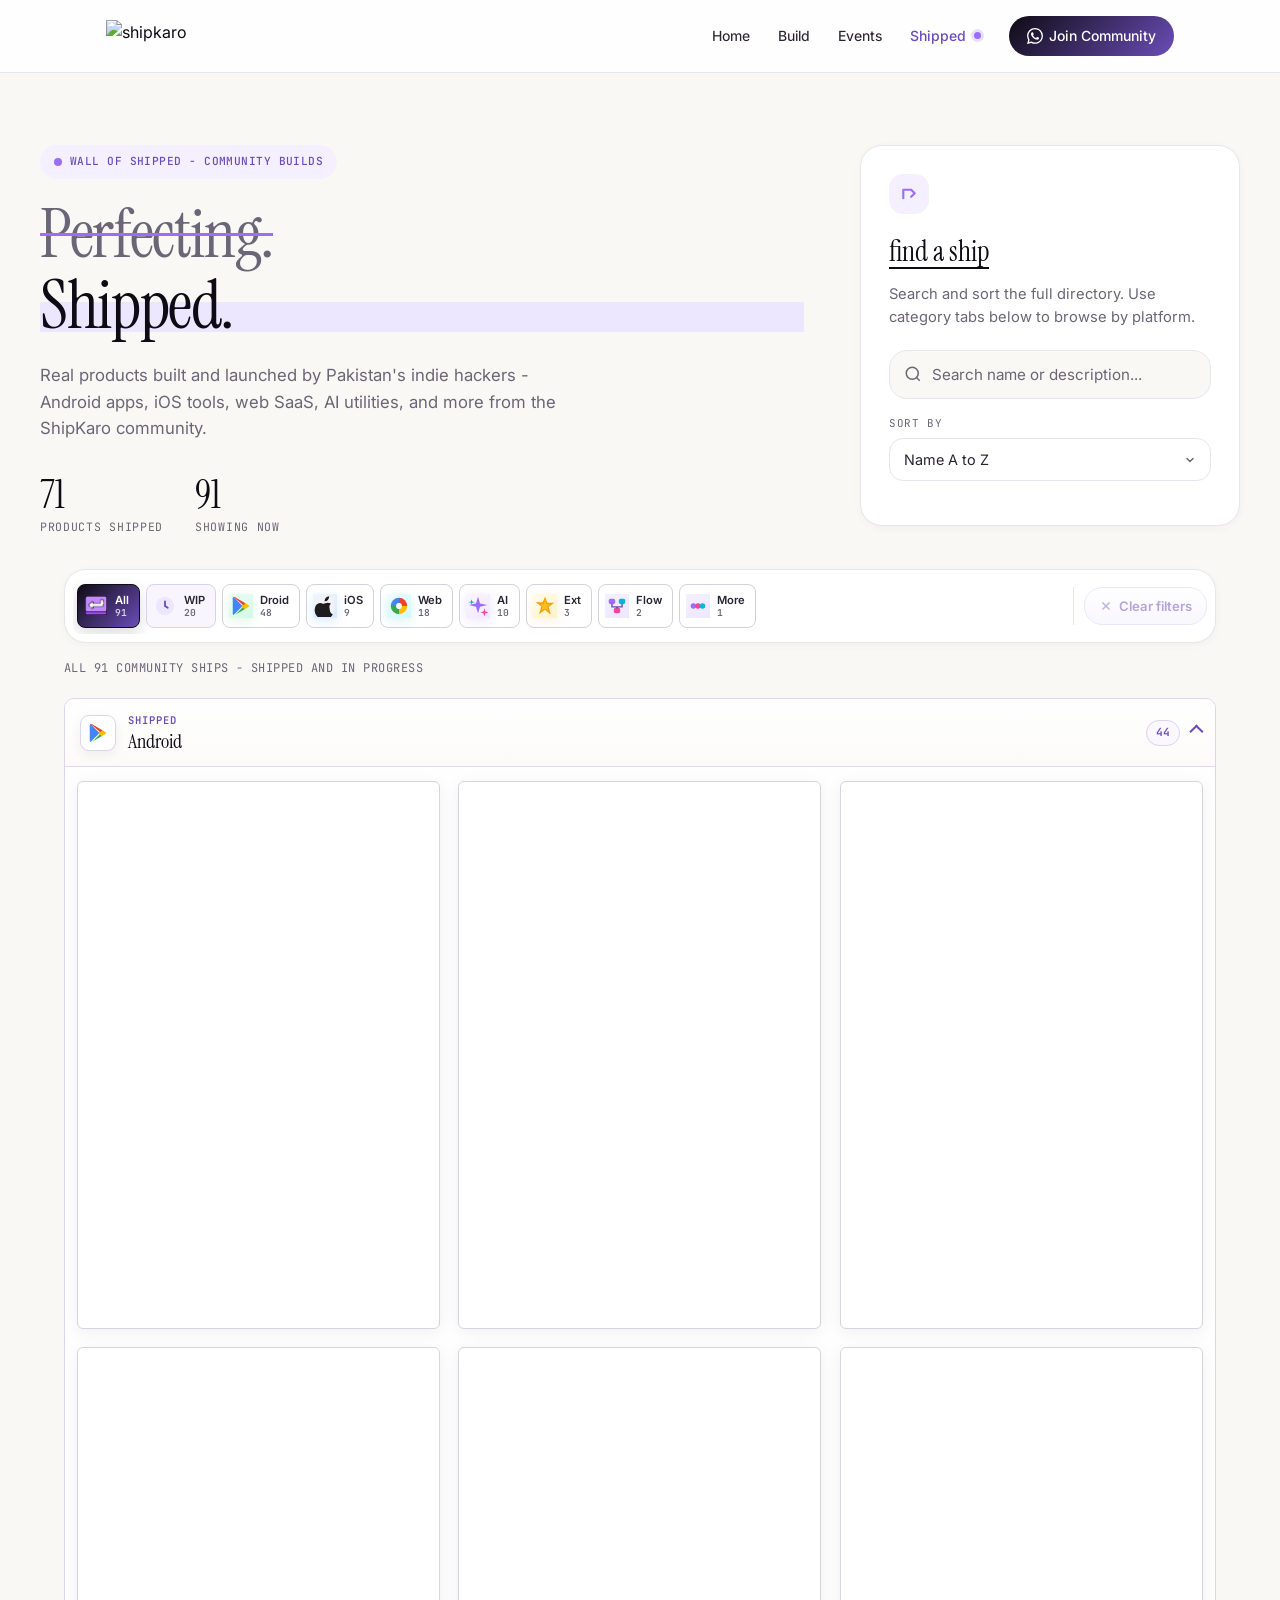
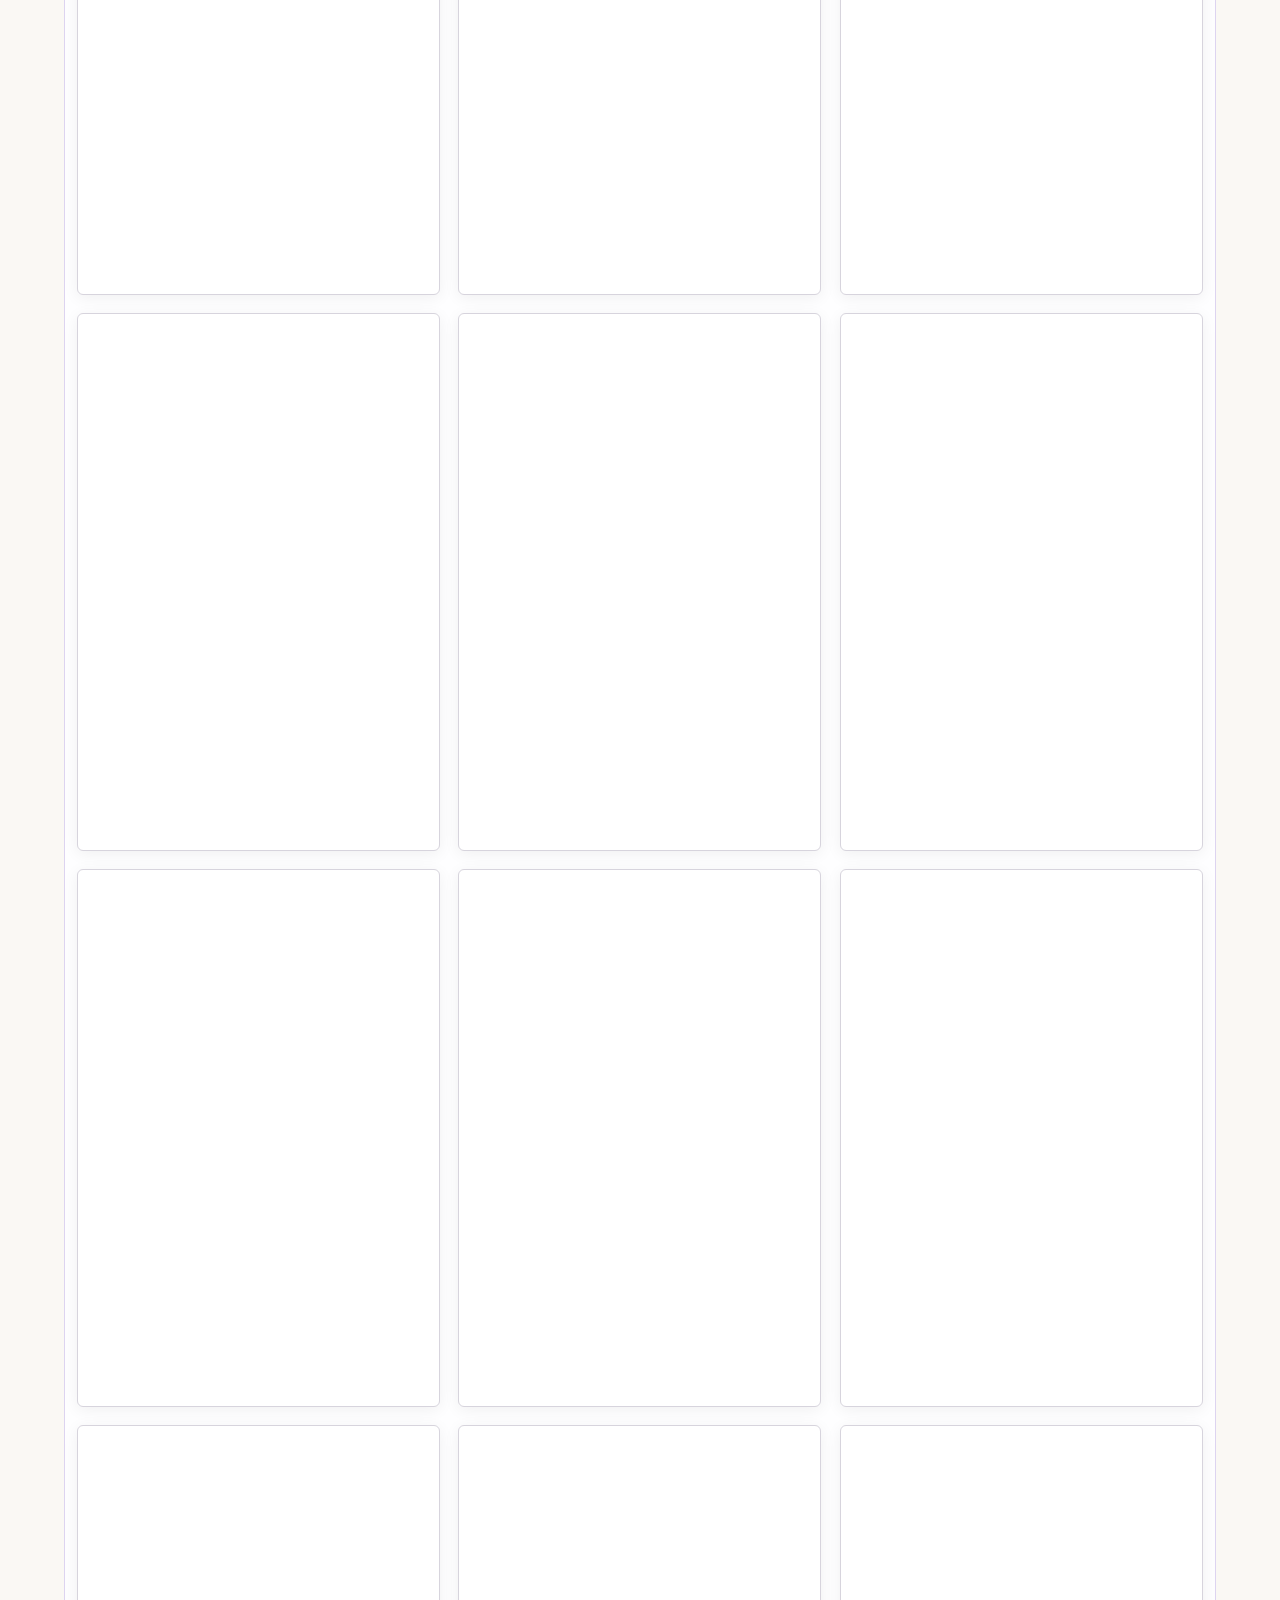
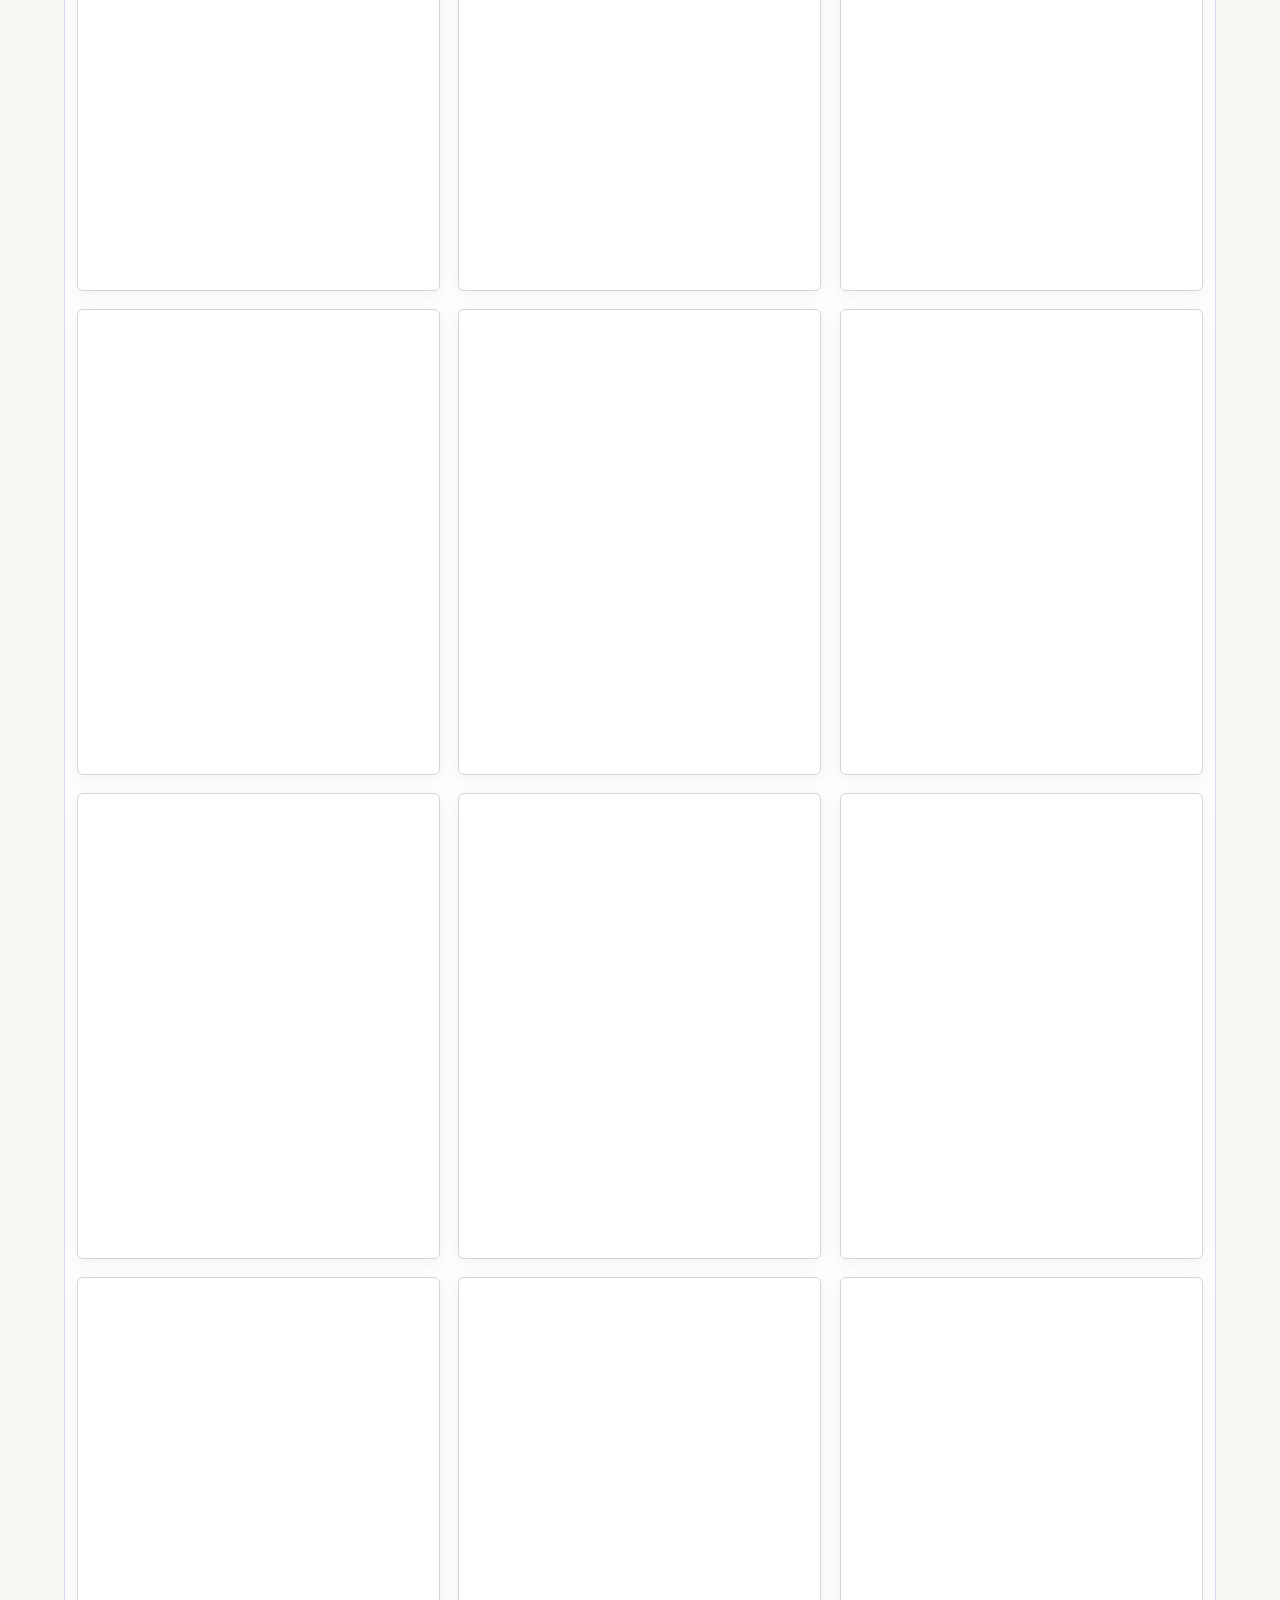
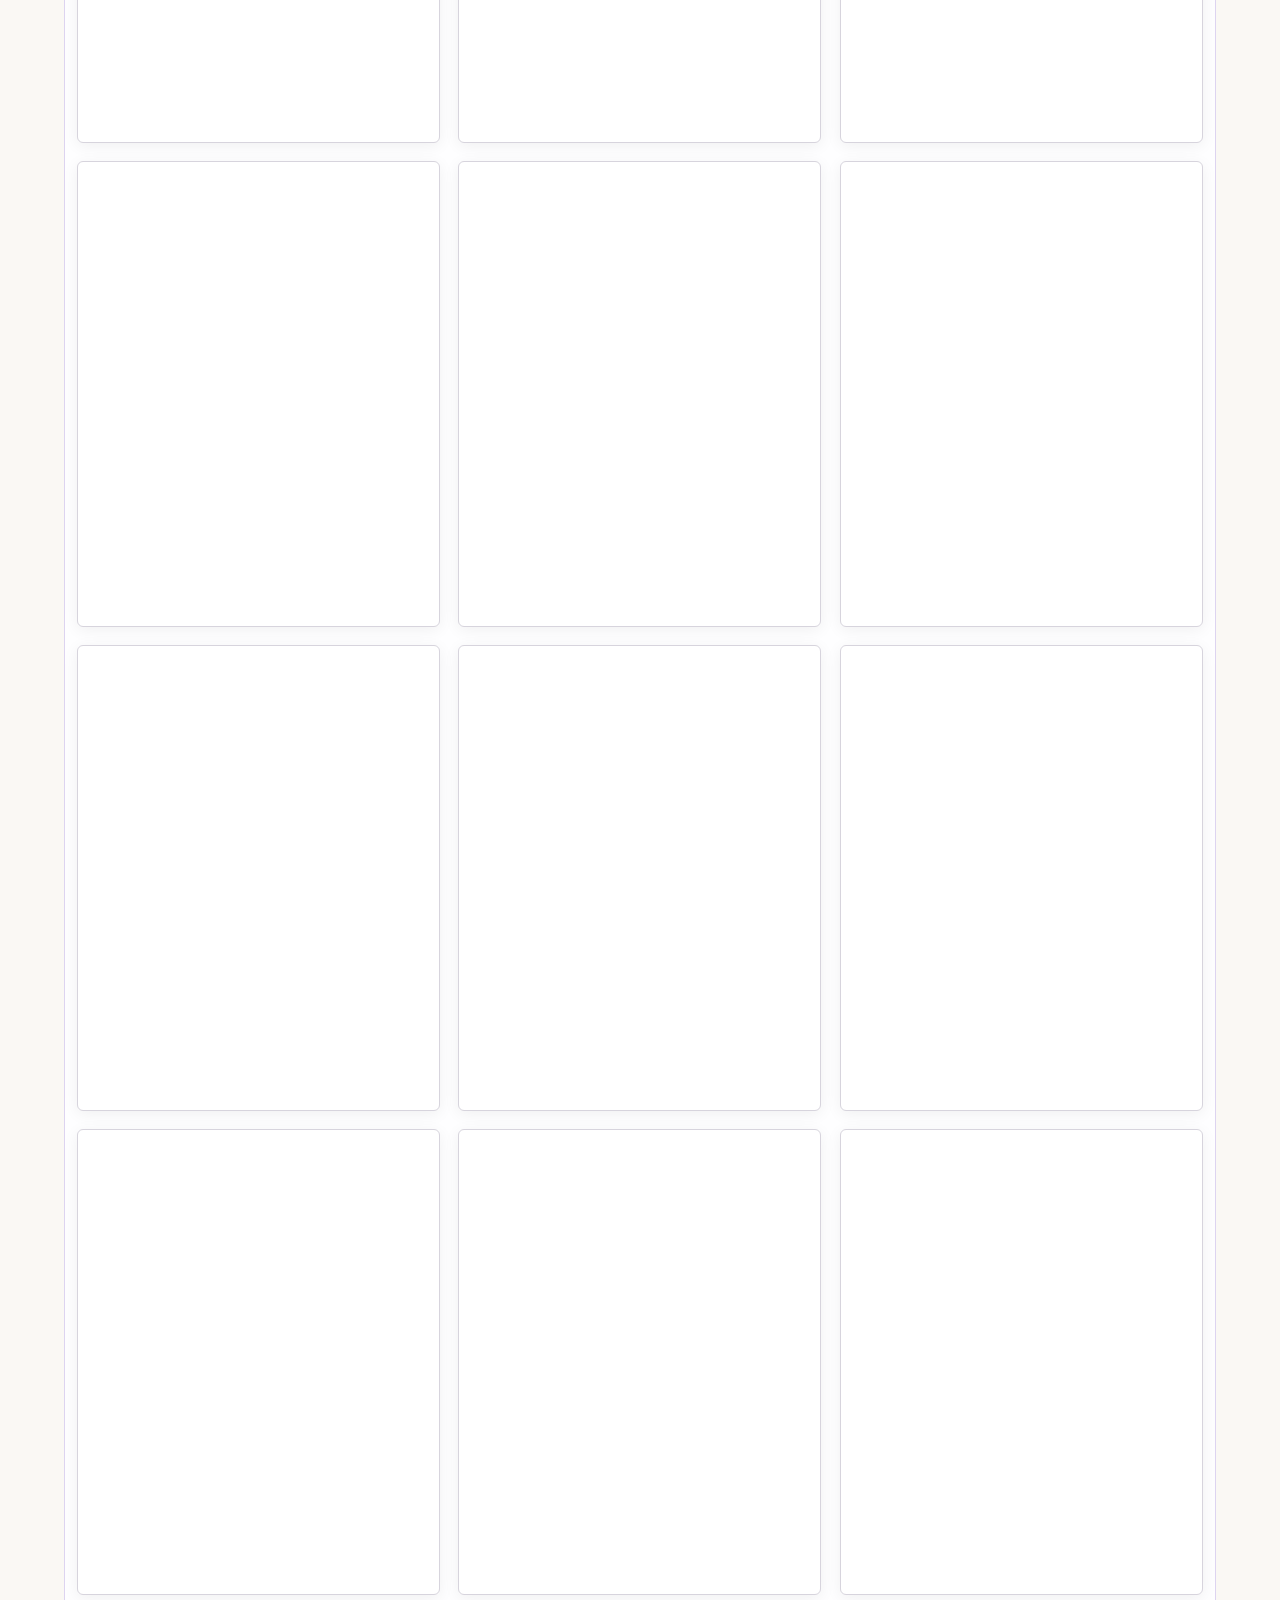
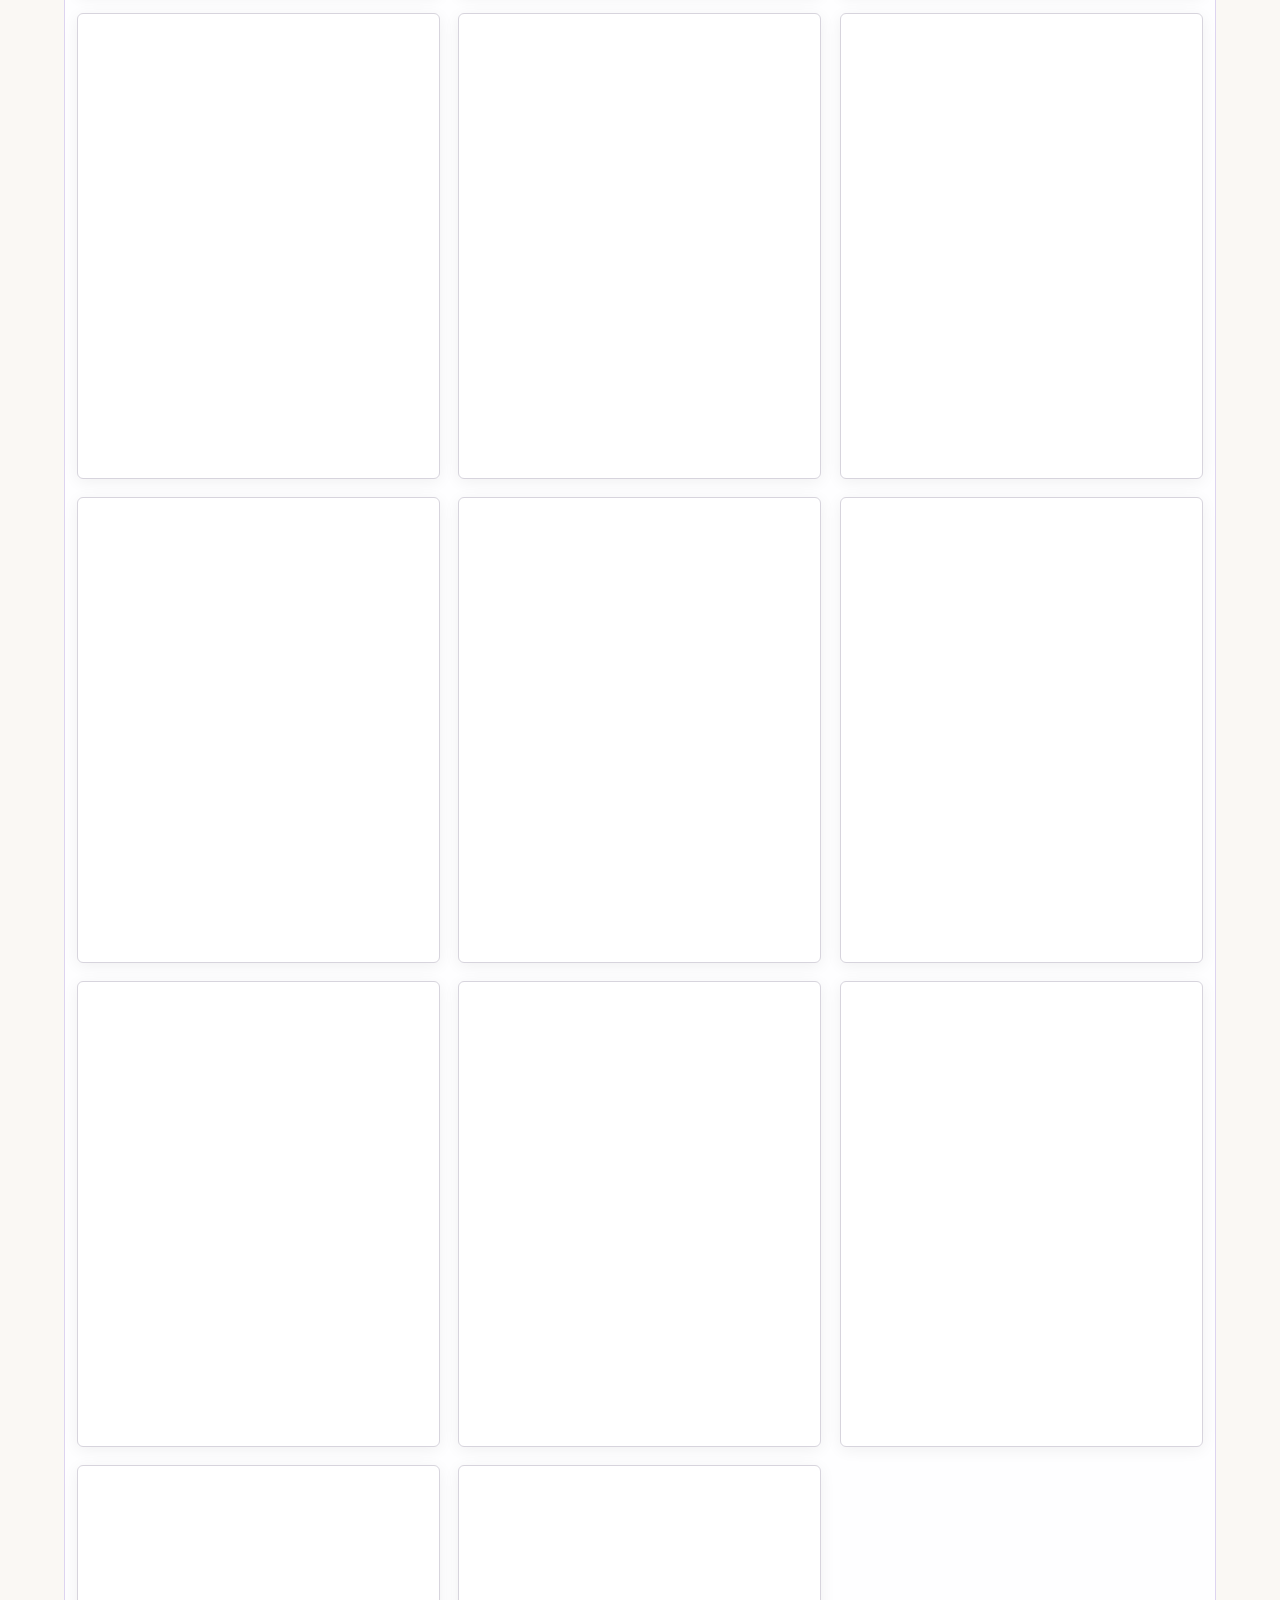
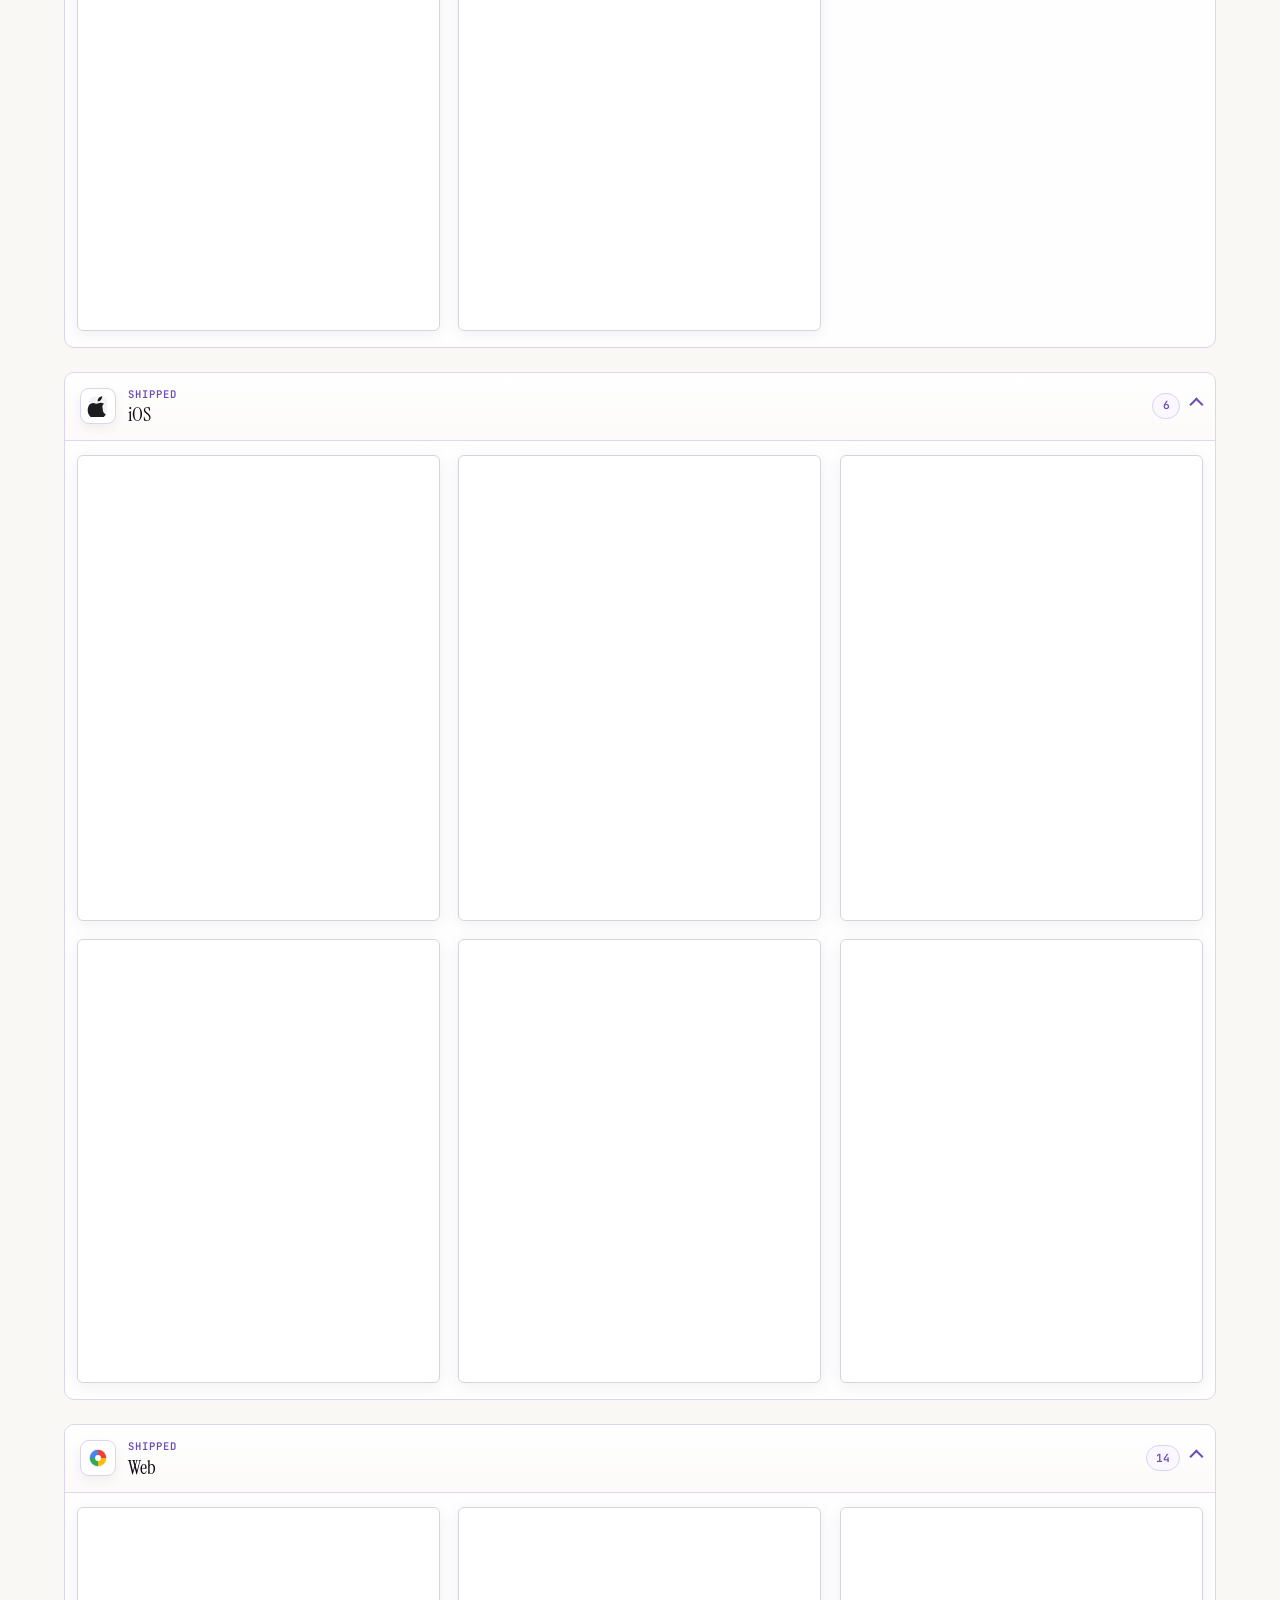
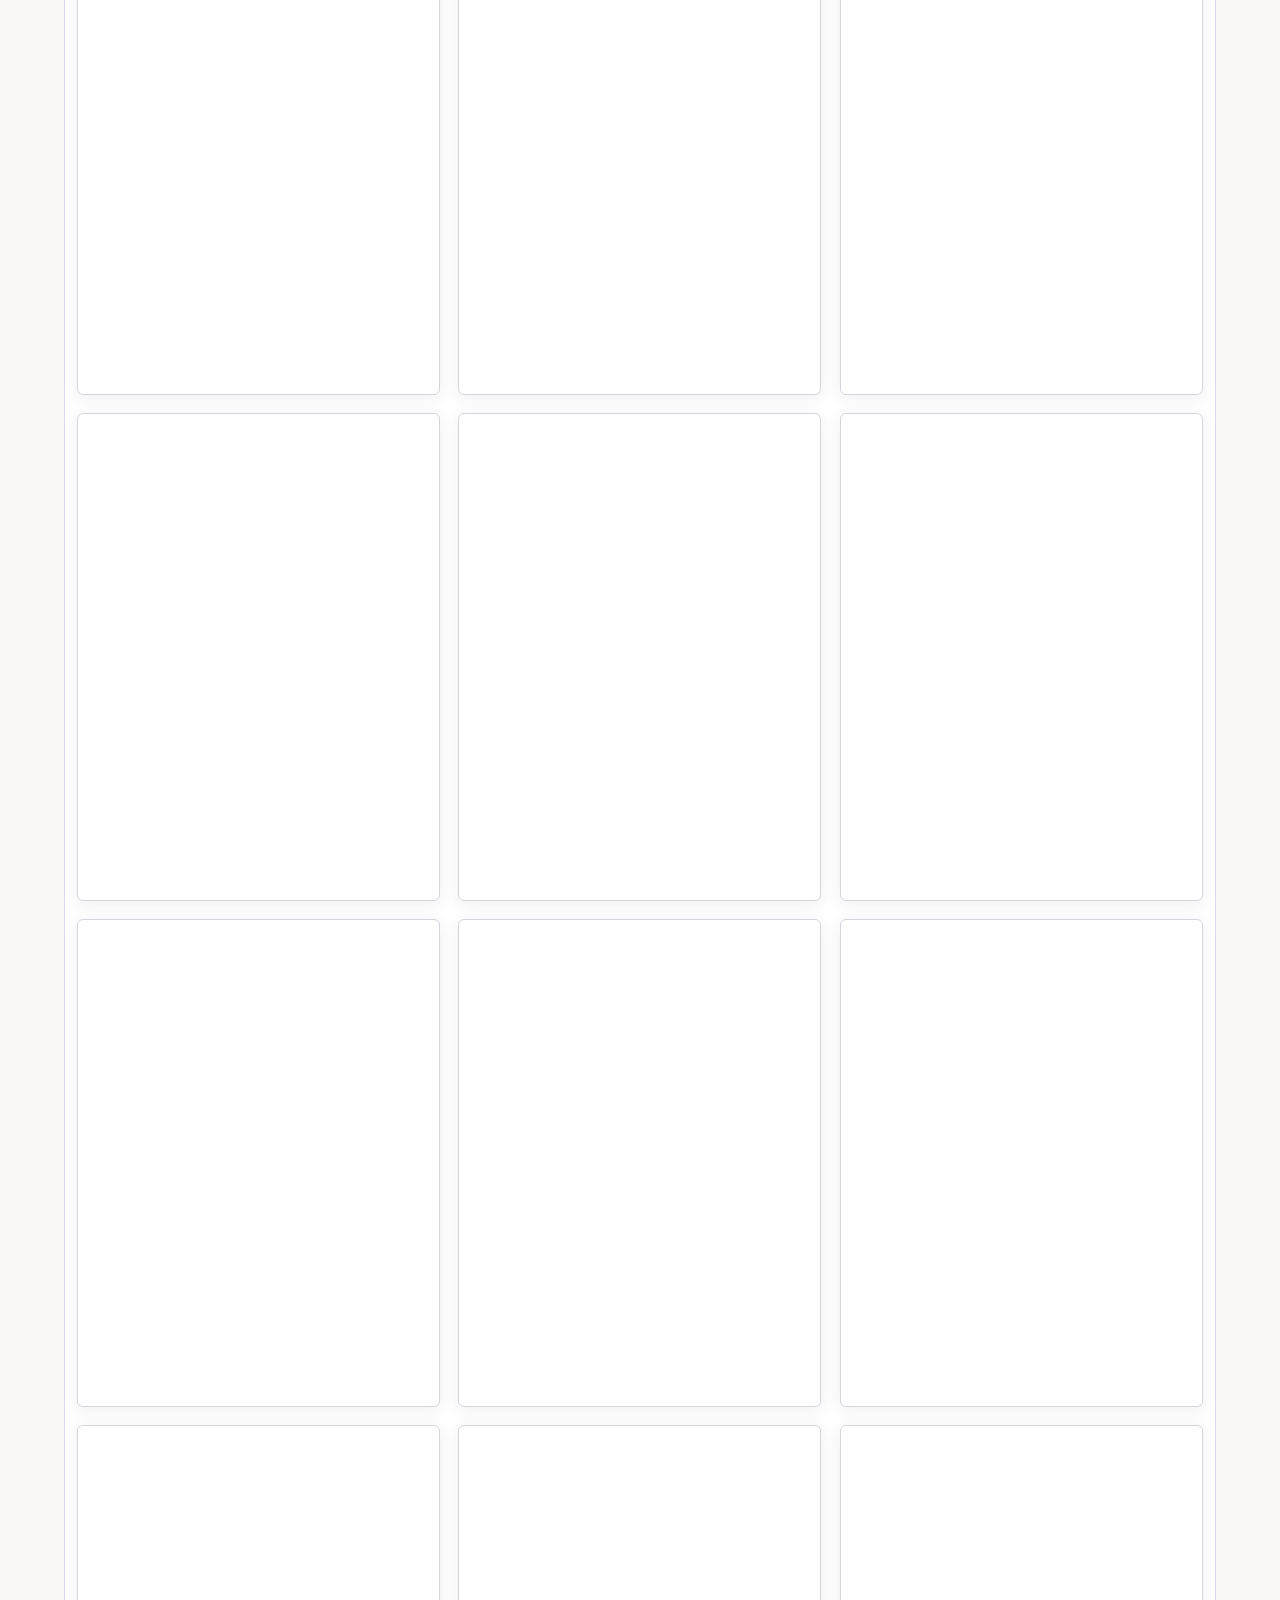
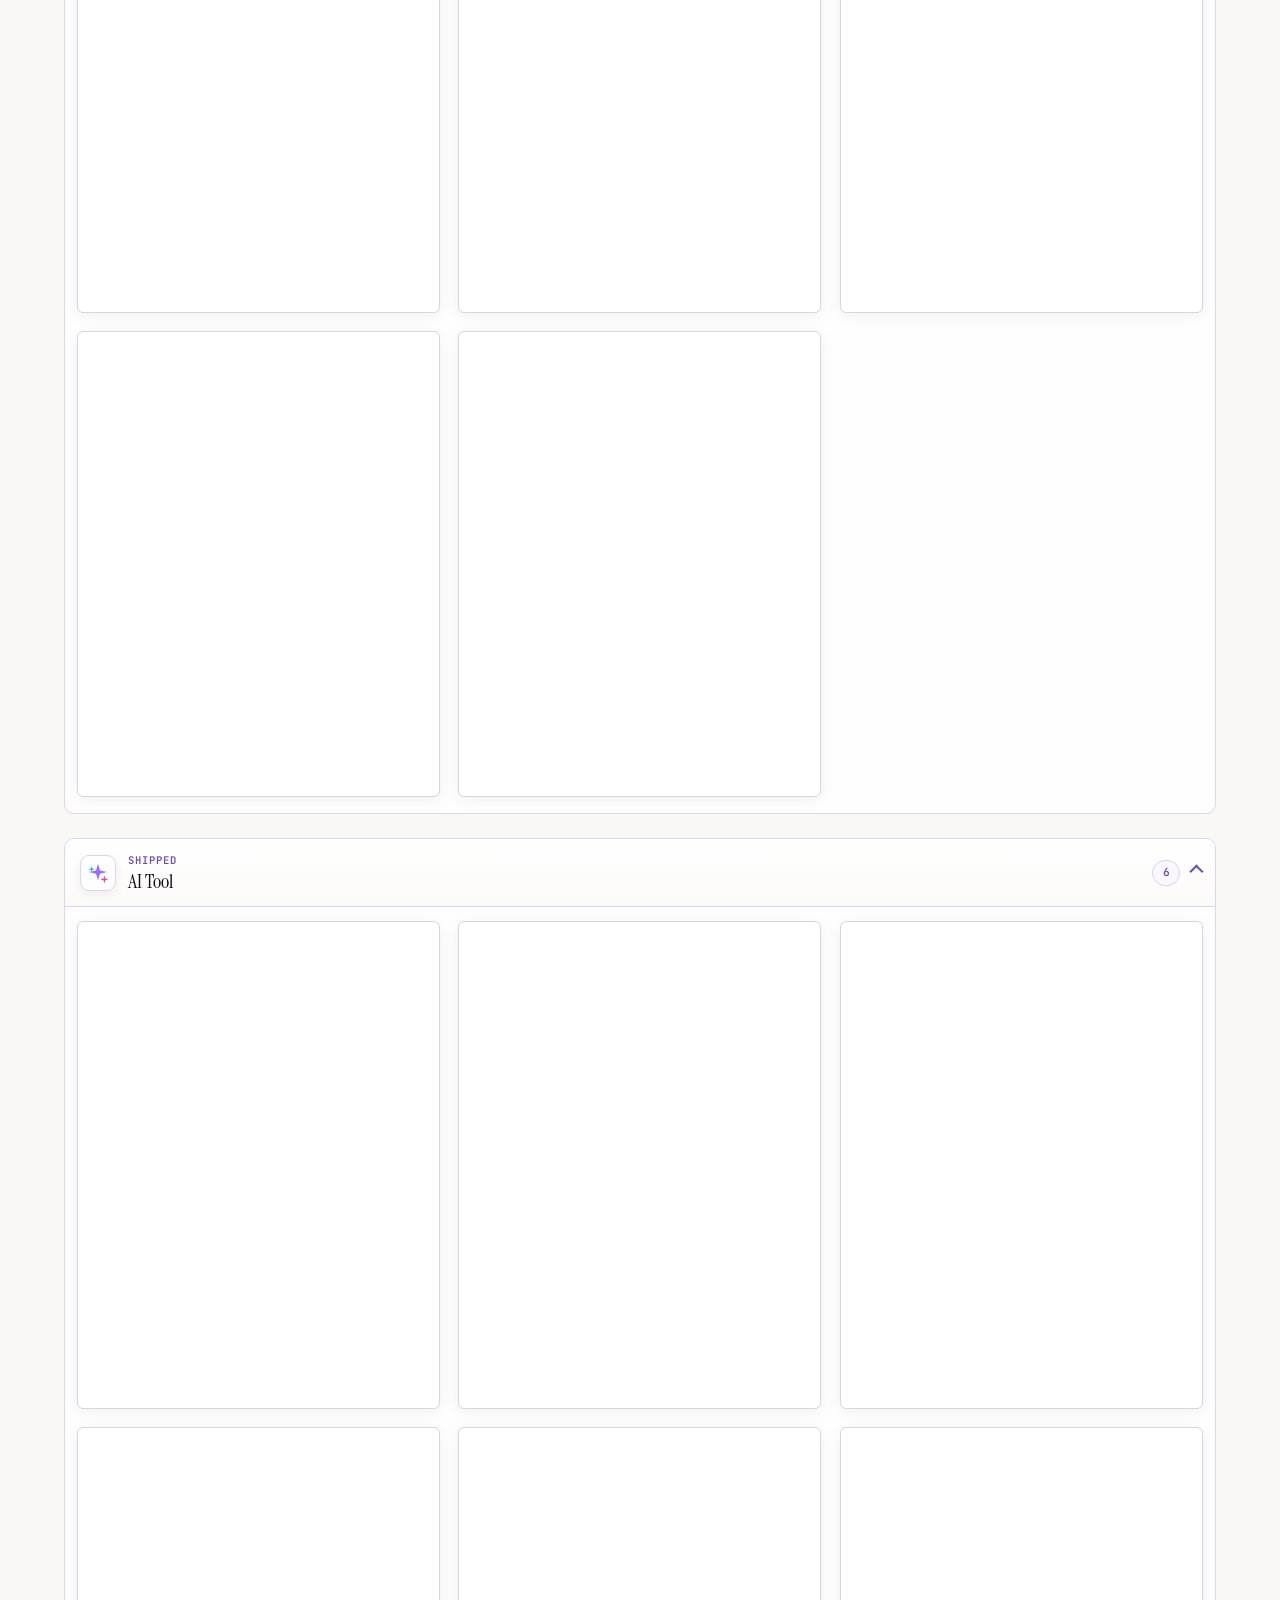
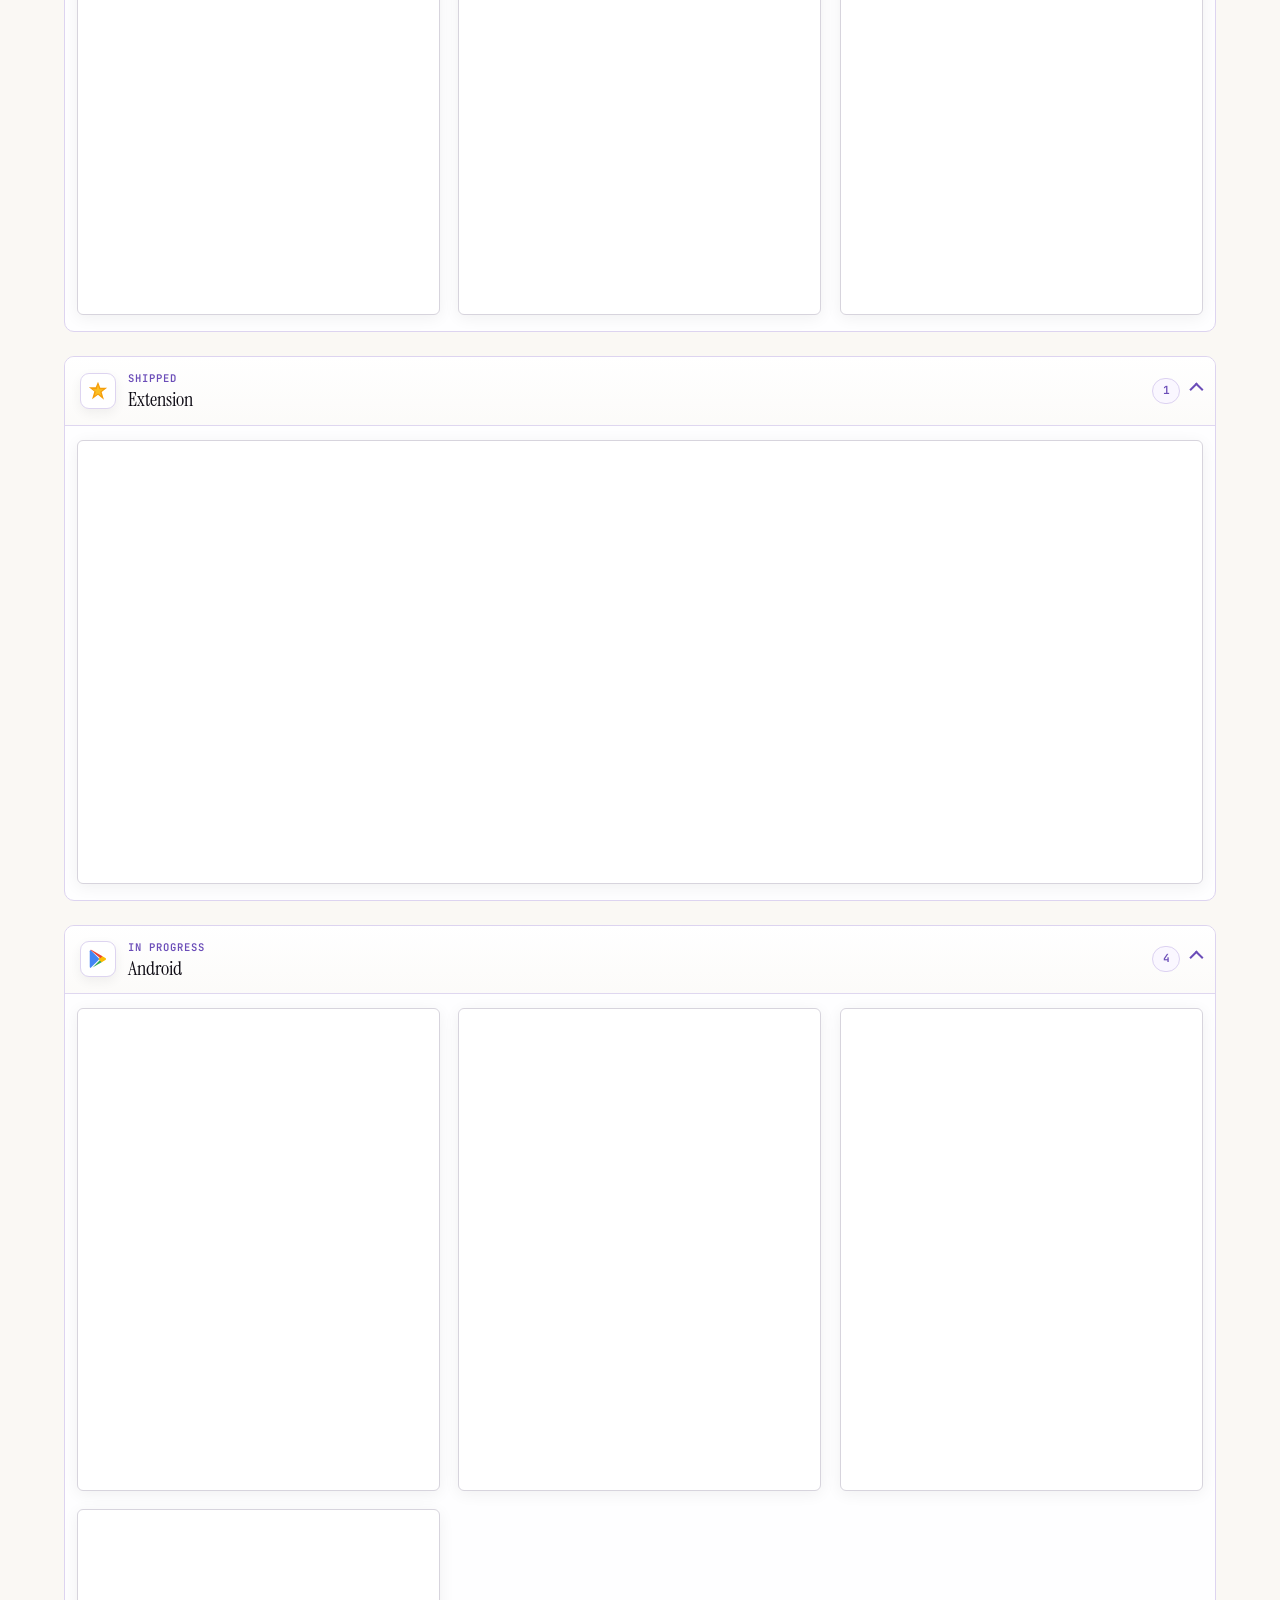
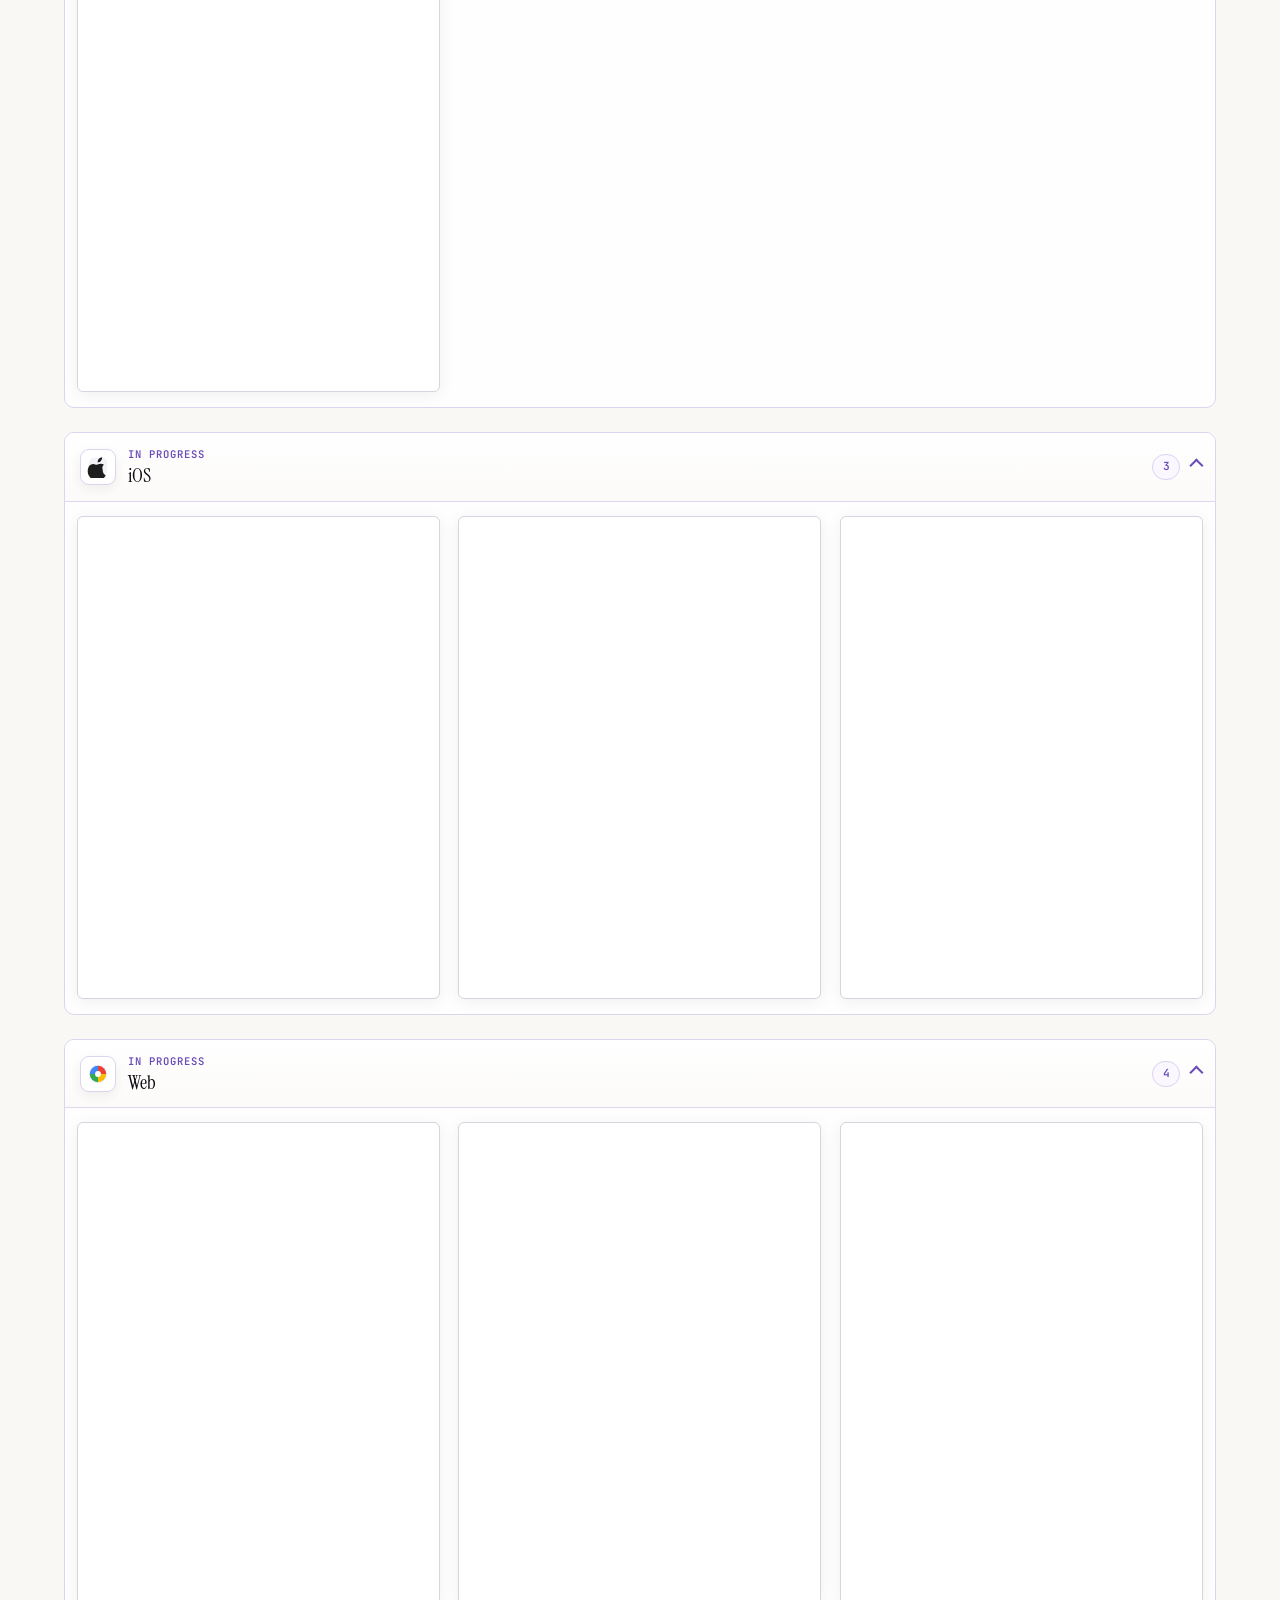
==== v2/index.html @ f2379736 "Split directory into version picker with v1 and v2 deployments. Root index is now a themed chooser l" ====
<!DOCTYPE html>
<html lang="en">
<head>
  <meta charset="UTF-8">
  <meta name="viewport" content="width=device-width, initial-scale=1.0">
  <meta name="description" content="71 products shipped by the ShipKaro community - apps, web tools, AI products, and more.">
  <title>Shipped - ShipKaro Community Directory</title>
  <link rel="icon" href="assets/favicon.png" type="image/png">
  <link rel="icon" type="image/png" href="assets/favicon.png" sizes="32x32">
  <link rel="apple-touch-icon" href="assets/favicon.png">
  <link rel="preconnect" href="https://fonts.googleapis.com">
  <link rel="preconnect" href="https://fonts.gstatic.com" crossorigin>
  <link href="https://fonts.googleapis.com/css2?family=Instrument+Serif:ital@0;1&family=Inter:wght@400;450;500;600;700&family=JetBrains+Mono:wght@400;500&display=swap" rel="stylesheet">
  <!-- CTO upgrade: data preload for faster directory hydration -->
  <link rel="preload" href="products.json" as="fetch" crossorigin="anonymous">
  <link rel="preload" href="enrichment.json" as="fetch" crossorigin="anonymous">  <link rel="stylesheet" href="styles.css">
</head>
<body>
  <a href="#main" class="skip-link">Skip to products</a>

  <header class="v1-nav" id="site-nav">
    <div class="v1-wrap v1-nav-inner">
      <a class="v1-logo" href="https://www.shipkaro.dev/" target="_blank" rel="noopener">
        <img src="https://www.shipkaro.dev/assets/shipkaro_logo_light.png" alt="shipkaro" width="150" height="32" fetchpriority="high" decoding="async">
      </a>
      <div class="v1-nav-links">
        <a href="https://www.shipkaro.dev/">Home</a>
        <a href="https://1dayapp.shipkaro.dev" target="_blank" rel="noopener">Build</a>
        <a href="https://www.shipkaro.dev/events">Events</a>
        <a href="#main" class="has-active" aria-current="page">Shipped <span class="v1-nav-dot" aria-hidden="true"></span></a>
        <a class="v1-nav-cta" href="https://shipkaro.dev/community" target="_blank" rel="noopener">
          <svg xmlns="http://www.w3.org/2000/svg" width="16" height="16" viewBox="0 0 24 24" fill="currentColor" aria-hidden="true"><path d="M17.472 14.382c-.297-.149-1.758-.867-2.03-.967-.273-.099-.471-.148-.67.15-.197.297-.767.966-.94 1.164-.173.199-.347.223-.644.075-.297-.15-1.255-.463-2.39-1.475-.883-.788-1.48-1.761-1.653-2.059-.173-.297-.018-.458.13-.606.134-.133.298-.347.446-.52.149-.174.198-.298.298-.497.099-.198.05-.371-.025-.52-.075-.149-.669-1.612-.916-2.207-.242-.579-.487-.5-.669-.51-.173-.008-.371-.01-.57-.01-.198 0-.52.074-.792.372-.272.297-1.04 1.016-1.04 2.479 0 1.462 1.065 2.875 1.213 3.074.149.198 2.096 3.2 5.077 4.487.709.306 1.262.489 1.694.625.712.227 1.36.195 1.871.118.571-.085 1.758-.719 2.006-1.413.248-.694.248-1.289.173-1.413-.074-.124-.272-.198-.57-.347m-5.421 7.403h-.004a9.87 9.87 0 01-5.031-1.378l-.361-.214-3.741.982.998-3.648-.235-.374a9.86 9.86 0 01-1.51-5.26c.001-5.45 4.436-9.884 9.888-9.884 2.64 0 5.122 1.03 6.988 2.898a9.825 9.825 0 012.893 6.994c-.003 5.45-4.437 9.884-9.885 9.884m8.413-18.297A11.815 11.815 0 0012.05 0C5.495 0 .16 5.335.157 11.892c0 2.096.547 4.142 1.588 5.945L.057 24l6.305-1.654a11.882 11.882 0 005.683 1.448h.005c6.554 0 11.89-5.335 11.893-11.893a11.821 11.821 0 00-3.48-8.413z"/></svg>
          Join Community
        </a>
      </div>
    </div>
  </header>

  <main id="main">
    <section class="hero">
      <div class="hero-inner">
        <div class="hero-copy">
          <div class="badge">
            <span class="badge-dot" aria-hidden="true"></span>
            <span class="badge-text">Wall of shipped - Community builds</span>
          </div>
          <h1 class="hero-title">
            <span class="strike">Perfecting.</span>
            <span class="highlight">Shipped.</span>
          </h1>
          <p class="hero-desc">
            Real products built and launched by Pakistan's indie hackers - Android apps, iOS tools, web SaaS, AI utilities, and more from the ShipKaro community.
          </p>
          <div class="hero-stats">
            <div class="stat-block">
              <span class="stat-number" id="total-count" data-target="71">0</span>
              <span class="stat-label">products shipped</span>
            </div>
            <div class="stat-block">
              <span class="stat-number" id="visible-count">0</span>
              <span class="stat-label">showing now</span>
            </div>
          </div>
        </div>

        <aside class="hero-panel" aria-label="Directory controls">
          <div class="panel-icon" aria-hidden="true">
            <svg width="20" height="20" viewBox="0 0 14 14" fill="none"><path d="M3 10V4h5.5M8.5 4L11 6.5M11 6.5L8.5 9" stroke="currentColor" stroke-width="1.5" stroke-linecap="round" stroke-linejoin="round"/></svg>
          </div>
          <h2 class="panel-title">find a ship</h2>
          <p class="panel-desc">Search and sort the full directory. Use category tabs below to browse by platform.</p>

          <label class="search-wrap">
            <span class="visually-hidden">Search products</span>
            <svg class="search-icon" width="18" height="18" viewBox="0 0 24 24" fill="none" stroke="currentColor" stroke-width="2" aria-hidden="true"><circle cx="11" cy="11" r="8"/><path d="M21 21l-4.35-4.35"/></svg>
            <input type="search" id="search" placeholder="Search name or description..." autocomplete="off" enterkeyhint="search">
          </label>

          <div class="control-row">
            <label class="select-wrap">
              <span class="control-label">Sort by</span>
              <select id="sort">
                <option value="name-asc">Name A to Z</option>
                <option value="name-desc">Name Z to A</option>
                <option value="type">Type</option>
                <option value="has-link">Has link first</option>
              </select>
            </label>
          </div>

        </aside>
      </div>
    </section>

    <section class="catalog-section" aria-live="polite" aria-atomic="false">
      <div class="filters-shell">
        <nav class="category-tabs" id="category-tabs" role="tablist" aria-label="Filter by category">
          <!-- populated by JS -->
        </nav>
        <div class="filters-shell-actions">
          <button type="button" class="clear-filters-btn is-dimmed" id="clear-filters" disabled aria-label="Clear all filters">
            <svg width="14" height="14" viewBox="0 0 24 24" fill="none" stroke="currentColor" stroke-width="2.5" aria-hidden="true"><path d="M18 6L6 18M6 6l12 12"/></svg>
            <span class="clear-filters-text">Clear filters</span>
          </button>
        </div>
      </div>

      <div class="grid-toolbar">
        <p class="results-text" id="results-text">Loading products...</p>
      </div>
      <div class="product-grid" id="product-grid" role="list"></div>
      <div class="empty-state" id="empty-state" hidden>
        <p class="empty-title">No ships found</p>
        <p class="empty-desc">Try a different search or clear your filters.</p>
      </div>
    </section>
  </main>

  <div class="detail-overlay" id="detail-overlay" hidden>
    <div class="detail-backdrop" data-close aria-hidden="true"></div>
    <div class="detail-book" id="detail-book" role="dialog" aria-modal="true" aria-labelledby="detail-title">
      <div class="book-cover" aria-hidden="true">
        <div class="book-page-stack" aria-hidden="true">
          <span class="book-page-sheet"></span>
          <span class="book-page-sheet"></span>
          <span class="book-page-sheet"></span>
        </div>
        <div class="book-binding">
          <div class="book-spine">
            <div class="book-spine-leather" aria-hidden="true"></div>
            <span class="book-spine-mark">
              <img src="assets/favicon.png" alt="" width="10" height="10">
            </span>
          </div>
          <div class="book-hinge" aria-hidden="true"></div>
        </div>
        <div class="book-cover-face">
          <div class="book-cover-leather" aria-hidden="true"></div>
          <div class="book-cover-medallion">
            <div class="book-cover-icon-well">
              <img src="assets/favicon.png" alt="" class="book-cover-icon" width="16" height="16">
            </div>
          </div>
          <span class="book-cover-label">ShipKaro</span>
        </div>
      </div>
      <div class="book-page">
        <button type="button" class="book-close" id="detail-close" aria-label="Close details"><span aria-hidden="true">Close</span></button>
        <div class="book-page-inner" id="detail-content"></div>
      </div>
    </div>
  </div>

  <footer class="site-footer">
    <div class="footer-inner">
      <p>Built for the <a href="https://1dayapp.shipkaro.dev/challenge.html">ShipKaro Shipped Challenge</a></p>
      <p class="footer-mono">shipped &gt; perfect</p>
    </div>
  </footer>

  <script src="icons.js" defer></script>
  <script src="app.js" defer></script>
</body>
</html>
---- v2/styles.css ----
/* ShipKaro Shipped â€” brand tokens (strict palette) */
:root {
  --purple: #9B6DFF;
  --purple-deep: #6B4DB8;
  --purple-soft: #F5F0FF;
  --purple-light: #EDE6FF;
  --paper: #FFFFFF;
  --soft: #FAF8F4;
  --ink: #0E0B14;
  --ink-2: #2A2533;
  --mute: #6B6677;
  --rule: #E8E5EE;

  --radius-sm: 14px;
  --radius-md: 18px;
  --radius-lg: 22px;

  --font-display: "Instrument Serif", Georgia, serif;
  --font-body: "Inter", system-ui, sans-serif;
  --font-mono: "JetBrains Mono", ui-monospace, monospace;

  --shadow-hover: 0 12px 32px rgba(14, 11, 20, 0.08);
  --shadow-card: 0 2px 8px rgba(14, 11, 20, 0.04);
  --transition: 180ms ease;
}

*, *::before, *::after { box-sizing: border-box; }

html {
  scroll-behavior: smooth;
  -webkit-text-size-adjust: 100%;
}

body {
  margin: 0;
  font-family: var(--font-body);
  font-size: 16px;
  line-height: 1.6;
  color: var(--ink);
  background: var(--soft);
  min-height: 100vh;
}

img { max-width: 100%; display: block; }

a { color: var(--purple-deep); text-decoration: none; }
a:hover { color: var(--purple); }

.visually-hidden,
.skip-link {
  position: absolute;
  width: 1px;
  height: 1px;
  padding: 0;
  margin: -1px;
  overflow: hidden;
  clip: rect(0, 0, 0, 0);
  white-space: nowrap;
  border: 0;
}

.skip-link:focus {
  position: fixed;
  top: 12px;
  left: 12px;
  z-index: 1000;
  width: auto;
  height: auto;
  padding: 10px 16px;
  margin: 0;
  clip: auto;
  background: var(--purple);
  color: var(--paper);
  border-radius: var(--radius-sm);
  font-weight: 600;
}

/* Layout wrap â€” matches shipkaro.dev */
.v1-wrap {
  max-width: 1180px;
  margin: 0 auto;
  padding: 0 56px;
}

@media (max-width: 900px) {
  .v1-wrap { padding: 0 24px; }
}

@media (max-width: 480px) {
  .v1-wrap { padding: 0 16px; }
}

/* Nav â€” ported from shipkaro.dev */
.v1-nav {
  position: sticky;
  top: 0;
  z-index: 100;
  background: rgba(255, 255, 255, 0.85);
  backdrop-filter: blur(14px);
  -webkit-backdrop-filter: blur(14px);
  border-bottom: 1px solid var(--rule);
  transition: box-shadow 0.3s ease, background 0.3s ease;
}

.v1-nav.scrolled {
  background: rgba(255, 255, 255, 0.95);
  box-shadow: 0 4px 20px rgba(14, 11, 20, 0.06);
}

.v1-nav-inner {
  height: 72px;
  display: flex;
  align-items: center;
  justify-content: space-between;
  gap: 16px;
}

.v1-logo {
  display: flex;
  align-items: center;
  flex-shrink: 0;
  color: var(--ink);
}

.v1-logo:hover { color: var(--ink); }

.v1-logo img {
  height: 32px;
  width: auto;
  display: block;
}

.v1-nav-links {
  display: flex;
  gap: 28px;
  align-items: center;
  flex-wrap: wrap;
  justify-content: flex-end;
}

.v1-nav-links a {
  font-size: 14px;
  color: var(--ink-2);
  font-weight: 450;
  transition: color 0.15s;
  position: relative;
  white-space: nowrap;
}

.v1-nav-links a:hover { color: var(--purple-deep); }

.v1-nav-links a:not(.v1-nav-cta):not(.has-active)::after {
  content: "";
  position: absolute;
  bottom: -4px;
  left: 0;
  right: 0;
  height: 2px;
  background: var(--purple);
  transform: scaleX(0);
  transform-origin: center;
  transition: transform 0.25s cubic-bezier(0.16, 1, 0.3, 1);
  border-radius: 1px;
}

.v1-nav-links a:not(.v1-nav-cta):not(.has-active):hover::after {
  transform: scaleX(1);
}

.v1-nav-links a.has-active {
  color: var(--purple-deep);
  font-weight: 500;
}

.v1-nav-dot {
  display: inline-block;
  width: 7px;
  height: 7px;
  border-radius: 50%;
  background: var(--purple);
  margin-left: 4px;
  box-shadow: 0 0 0 3px rgba(155, 109, 255, 0.22);
  animation: v1-pulse 2s ease-in-out infinite;
  vertical-align: middle;
  position: relative;
  top: -1px;
}

@keyframes v1-pulse {
  0%, 100% { box-shadow: 0 0 0 3px rgba(155, 109, 255, 0.22); }
  50% { box-shadow: 0 0 0 5px rgba(155, 109, 255, 0.1); }
}

.v1-nav-links a.v1-nav-cta {
  font-size: 14px;
  padding: 9px 18px;
  background: linear-gradient(135deg, var(--ink), var(--purple-deep));
  color: #fff;
  border: none;
  border-radius: 999px;
  font-weight: 500;
  display: inline-flex;
  align-items: center;
  gap: 6px;
  transition: transform 180ms ease, box-shadow 180ms ease, background 180ms ease;
}

.v1-nav-links a.v1-nav-cta:hover {
  background: linear-gradient(135deg, var(--purple-deep), var(--purple));
  color: #fff;
  transform: translateY(-1px);
  box-shadow: 0 6px 18px rgba(107, 77, 184, 0.24);
}

@media (max-width: 768px) {
  .v1-nav {
    backdrop-filter: none;
    -webkit-backdrop-filter: none;
    background: rgba(255, 255, 255, 0.98);
  }

  .v1-nav-inner {
    flex-direction: row;
    height: 56px;
    min-height: 56px;
    padding-top: 0;
    padding-bottom: 0;
    gap: 12px;
  }

  .v1-logo img {
    height: 26px;
  }

  .v1-nav-links {
    flex: 1;
    flex-wrap: nowrap;
    justify-content: flex-end;
    gap: 8px 12px;
    width: auto;
    min-width: 0;
    overflow: visible;
  }

  .v1-nav-links a {
    font-size: 12px;
    padding: 4px 0;
  }

  .v1-nav-links a[href="https://www.shipkaro.dev/"],
  .v1-nav-links a[href="https://www.shipkaro.dev/events"] {
    display: none;
  }

  .v1-nav-links a.v1-nav-cta {
    flex-shrink: 0;
    width: auto;
    margin-top: 0;
    padding: 7px 12px;
    font-size: 12px;
    background: linear-gradient(135deg, var(--ink), var(--purple-deep));
  }

  .v1-nav-links a.v1-nav-cta svg {
    width: 14px;
    height: 14px;
  }
}

@media (max-width: 520px) {
  .v1-nav-inner {
    height: 52px;
    gap: 8px;
  }

  .v1-nav-links a[href="https://1dayapp.shipkaro.dev"] {
    display: none;
  }

  .v1-nav-links a.has-active {
    font-size: 11px;
    padding: 5px 9px;
    border-radius: 999px;
    background: color-mix(in srgb, var(--purple-soft) 72%, #fff);
    font-weight: 600;
  }

  .v1-nav-links a.v1-nav-cta {
    padding: 7px 10px;
    font-size: 11px;
    gap: 4px;
  }
}

@media (max-width: 400px) {
  .v1-nav-links a.v1-nav-cta {
    font-size: 0;
    padding: 8px 9px;
    gap: 0;
  }

  .v1-nav-links a.v1-nav-cta svg {
    width: 16px;
    height: 16px;
  }
}

/* Buttons */
.btn {
  display: inline-flex;
  align-items: center;
  justify-content: center;
  gap: 8px;
  padding: 12px 20px;
  border-radius: var(--radius-md);
  font-family: var(--font-body);
  font-size: 0.9rem;
  font-weight: 600;
  border: none;
  cursor: pointer;
  transition: transform var(--transition), box-shadow var(--transition), background var(--transition);
  white-space: nowrap;
}

.btn:active { transform: scale(0.98); }

.btn-sm {
  padding: 10px 16px;
  font-size: 0.85rem;
  border-radius: var(--radius-sm);
}

.btn-ink {
  background: var(--ink);
  color: var(--paper);
}

.btn-ink:hover {
  background: var(--ink-2);
  color: var(--paper);
  box-shadow: var(--shadow-hover);
}

.btn-ghost {
  background: var(--paper);
  color: var(--ink-2);
  border: 1px solid var(--rule);
}

.btn-ghost:hover {
  border-color: var(--purple);
  color: var(--purple-deep);
}

/* removed legacy .site-header .btn-ink margin rules */

/* Hero */
.hero {
  padding: 48px 24px 32px;
}

.hero-inner {
  max-width: 1200px;
  margin: 0 auto;
  display: grid;
  gap: 40px;
  align-items: start;
}

@media (min-width: 960px) {
  .hero-inner {
    grid-template-columns: 1fr 380px;
    gap: 56px;
    padding-top: 24px;
  }
}

.badge {
  display: inline-flex;
  align-items: center;
  gap: 8px;
  padding: 8px 14px;
  background: var(--purple-soft);
  border-radius: 999px;
  margin-bottom: 20px;
}

.badge-dot {
  width: 8px;
  height: 8px;
  border-radius: 50%;
  background: var(--purple);
  flex-shrink: 0;
}

.badge-text {
  font-family: var(--font-mono);
  font-size: 0.7rem;
  font-weight: 500;
  letter-spacing: 0.04em;
  text-transform: uppercase;
  color: var(--purple-deep);
}

.hero-title {
  font-family: var(--font-display);
  font-size: clamp(2.75rem, 7vw, 4.25rem);
  font-weight: 400;
  line-height: 1.05;
  margin: 0 0 20px;
  letter-spacing: -0.02em;
}

.strike {
  display: block;
  color: var(--mute);
  text-decoration: line-through;
  text-decoration-color: var(--purple);
  text-decoration-thickness: 3px;
}

.highlight {
  display: block;
  background: linear-gradient(var(--purple-light), var(--purple-light)) no-repeat;
  background-size: 100% 42%;
  background-position: 0 78%;
  padding-right: 4px;
}

.hero-desc {
  max-width: 520px;
  color: var(--mute);
  font-size: 1.05rem;
  margin: 0 0 32px;
}

.hero-stats {
  display: flex;
  gap: 32px;
  flex-wrap: wrap;
}

.stat-block {
  display: flex;
  flex-direction: column;
  gap: 4px;
}

.stat-number {
  font-family: var(--font-display);
  font-size: 2.5rem;
  line-height: 1;
  color: var(--ink);
}

.stat-label {
  font-family: var(--font-mono);
  font-size: 0.72rem;
  text-transform: uppercase;
  letter-spacing: 0.06em;
  color: var(--mute);
}

/* Control panel */
.hero-panel {
  background: var(--paper);
  border: 1px solid var(--rule);
  border-radius: var(--radius-lg);
  padding: 28px;
  box-shadow: var(--shadow-card);
}

.panel-icon {
  display: inline-flex;
  align-items: center;
  justify-content: center;
  width: 40px;
  height: 40px;
  background: var(--purple-soft);
  color: var(--purple);
  border-radius: var(--radius-sm);
  margin-bottom: 16px;
}

.panel-title {
  font-family: var(--font-display);
  font-size: 1.75rem;
  font-weight: 400;
  margin: 0 0 8px;
  text-decoration: underline;
  text-decoration-color: var(--ink);
  text-underline-offset: 6px;
  text-decoration-thickness: 2px;
}

.panel-desc {
  color: var(--mute);
  font-size: 0.92rem;
  margin: 0 0 20px;
}

.search-wrap {
  display: flex;
  align-items: center;
  gap: 10px;
  background: var(--soft);
  border: 1px solid var(--rule);
  border-radius: var(--radius-md);
  padding: 0 14px;
  margin-bottom: 16px;
  transition: border-color var(--transition), box-shadow var(--transition);
}

.search-wrap:focus-within {
  border-color: var(--purple);
  box-shadow: 0 0 0 3px var(--purple-light);
}

.search-icon {
  color: var(--mute);
  flex-shrink: 0;
}

.search-wrap input {
  flex: 1;
  border: none;
  background: transparent;
  padding: 14px 0;
  font-family: var(--font-body);
  font-size: 0.95rem;
  color: var(--ink);
  outline: none;
  min-width: 0;
}

.search-wrap input::placeholder { color: var(--mute); }

.control-row { margin-bottom: 16px; }

.select-wrap {
  display: flex;
  flex-direction: column;
  gap: 6px;
}

.control-label {
  font-family: var(--font-mono);
  font-size: 0.68rem;
  text-transform: uppercase;
  letter-spacing: 0.06em;
  color: var(--mute);
}

.select-wrap select {
  width: 100%;
  padding: 12px 14px;
  border: 1px solid var(--rule);
  border-radius: var(--radius-sm);
  background: var(--paper);
  font-family: var(--font-body);
  font-size: 0.9rem;
  color: var(--ink-2);
  cursor: pointer;
  appearance: none;
  background-image: url("data:image/svg+xml,%3Csvg xmlns='http://www.w3.org/2000/svg' width='12' height='12' viewBox='0 0 12 12'%3E%3Cpath d='M3 4.5L6 7.5L9 4.5' stroke='%236B6677' stroke-width='1.5' fill='none' stroke-linecap='round'/%3E%3C/svg%3E");
  background-repeat: no-repeat;
  background-position: right 14px center;
  padding-right: 36px;
}

.select-wrap select:focus {
  outline: none;
  border-color: var(--purple);
  box-shadow: 0 0 0 3px var(--purple-light);
}

/* Filters shell â€” tabs + clear inside one bar */
.filters-shell {
  display: flex;
  align-items: center;
  gap: 0;
  margin-bottom: 16px;
  padding: 8px;
  background: var(--paper);
  border: 1.5px solid var(--rule);
  border-radius: var(--radius-lg);
  box-shadow: var(--shadow-card);
}

.filters-shell .category-tabs {
  flex: 1;
  min-width: 0;
  margin-bottom: 0;
  padding: 0;
  border: none;
  border-radius: 0;
  box-shadow: none;
  background: transparent;
}

.filters-shell-actions {
  flex-shrink: 0;
  display: flex;
  align-items: center;
  padding-left: 10px;
  margin-left: 6px;
  border-left: 1.5px solid var(--rule);
}

.clear-filters-btn {
  display: inline-flex;
  align-items: center;
  justify-content: center;
  gap: 6px;
  padding: 10px 14px;
  border: 1.5px solid color-mix(in srgb, var(--purple) 22%, var(--rule));
  border-radius: var(--radius-md);
  background: linear-gradient(180deg, var(--paper), var(--purple-soft));
  color: var(--purple-deep);
  font-family: var(--font-body);
  font-size: 0.82rem;
  font-weight: 600;
  cursor: pointer;
  white-space: nowrap;
  transition: border-color var(--transition), background var(--transition), color var(--transition), box-shadow var(--transition), opacity var(--transition);
}

.clear-filters-btn.is-dimmed,
.clear-filters-btn:disabled {
  opacity: 0.5;
  cursor: not-allowed;
  pointer-events: none;
}

.clear-filters-btn:not(:disabled):hover {
  border-color: var(--purple);
  background: var(--purple-soft);
  color: var(--ink);
  box-shadow: 0 4px 14px rgba(155, 109, 255, 0.14);
}

.clear-filters-btn svg {
  flex-shrink: 0;
  opacity: 0.85;
}

@media (max-width: 720px) {
  .filters-shell {
    flex-direction: row;
    align-items: center;
    padding: 6px 8px;
  }

  .filters-shell-actions {
    border-left: 1px solid var(--rule);
    border-top: none;
    padding: 0 0 0 8px;
    margin: 0 0 0 4px;
    width: auto;
  }

  .clear-filters-btn {
    width: auto;
    padding: 8px 10px;
  }

  .clear-filters-text {
    display: none;
  }
}

@media (max-width: 480px) {
  .clear-filters-text {
    display: inline;
  }

  .clear-filters-btn {
    padding: 11px 12px;
    font-size: 0.8rem;
  }
}

/* Category tabs â€” pill bar */
.category-tabs {
  display: flex;
  gap: 8px;
  overflow-x: auto;
  padding: 8px;
  margin-bottom: 20px;
  background: var(--paper);
  border: 1.5px solid var(--rule);
  border-radius: var(--radius-lg);
  box-shadow: var(--shadow-card);
  scrollbar-width: thin;
  scrollbar-color: var(--rule) transparent;
  -webkit-overflow-scrolling: touch;
}

/* standalone category-tabs when not in shell â€” overridden by .filters-shell .category-tabs */

.category-tab {
  display: inline-flex;
  align-items: center;
  gap: 10px;
  flex-shrink: 0;
  padding: 10px 18px 10px 12px;
  border: 1px solid transparent;
  border-radius: var(--radius-md);
  background: transparent;
  font-family: var(--font-body);
  font-size: 0.86rem;
  font-weight: 600;
  color: var(--ink-2);
  cursor: pointer;
  transition: background var(--transition), border-color var(--transition), color var(--transition), transform var(--transition);
  white-space: nowrap;
}

.category-tab:hover {
  background: var(--purple-soft);
  border-color: var(--purple-light);
  color: var(--purple-deep);
}

.category-tab[aria-selected="true"] {
  background: var(--purple);
  border-color: var(--purple);
  color: var(--paper);
  box-shadow: 0 4px 14px rgba(155, 109, 255, 0.28);
}

.category-tab[aria-selected="true"]:hover {
  background: var(--purple-deep);
  border-color: var(--purple-deep);
  color: var(--paper);
}

.category-tab .tab-icon {
  display: inline-flex;
  align-items: center;
  justify-content: center;
  width: 38px;
  height: 38px;
  border-radius: 12px;
  flex-shrink: 0;
  background: var(--paper);
  border: 1.5px solid var(--rule);
  box-shadow: 0 3px 12px rgba(14, 11, 20, 0.07);
}

.category-tab .tab-icon svg {
  width: 24px;
  height: 24px;
  display: block;
}

.category-tab[data-type="all"] .tab-icon {
  background: linear-gradient(145deg, #F5F0FF, #EDE6FF);
  border-color: color-mix(in srgb, var(--purple) 35%, var(--rule));
  box-shadow: 0 3px 14px rgba(155, 109, 255, 0.22);
}

.tab-icon .sk-brand-icon,
.tab-icon img {
  width: 22px;
  height: 22px;
  display: block;
  object-fit: contain;
}

.category-tab[data-type="android"] .tab-icon {
  background: linear-gradient(145deg, #ECFDF5, #D1FAE5);
  border-color: #86EFAC;
  box-shadow: 0 3px 12px rgba(52, 199, 89, 0.15);
}

.category-tab[data-type="ios"] .tab-icon {
  background: linear-gradient(145deg, #EFF6FF, #DBEAFE);
  border-color: #93C5FD;
  box-shadow: 0 3px 12px rgba(10, 132, 255, 0.15);
}

.category-tab[data-type="web"] .tab-icon {
  background: linear-gradient(145deg, #ECFEFF, #CFFAFE);
  border-color: #67E8F9;
  box-shadow: 0 3px 12px rgba(6, 182, 212, 0.15);
}

.category-tab[data-type="ai-tool"] .tab-icon {
  background: linear-gradient(145deg, #FAF5FF, #F3E8FF);
  border-color: #D8B4FE;
  box-shadow: 0 3px 12px rgba(155, 109, 255, 0.18);
}

.category-tab[data-type="extension"] .tab-icon {
  background: linear-gradient(145deg, #FFFBEB, #FEF3C7);
  border-color: #FCD34D;
  box-shadow: 0 3px 12px rgba(245, 158, 11, 0.15);
}

.category-tab[data-type="workflow"] .tab-icon,
.category-tab[data-type="other"] .tab-icon {
  background: linear-gradient(145deg, var(--purple-soft), var(--purple-light));
  border-color: #C4B5FD;
}

.category-tab:hover:not([aria-selected="true"]) .tab-icon {
  transform: scale(1.06);
  transition: transform 180ms ease;
}

.category-tab[aria-selected="true"] .tab-icon {
  background: rgba(255, 255, 255, 0.98);
  border-color: rgba(255, 255, 255, 0.65);
  box-shadow: 0 4px 14px rgba(14, 11, 20, 0.12);
  transform: scale(1.04);
}

.category-tab[aria-selected="true"] .tab-icon svg {
  filter: none;
}

.category-tab[aria-selected="true"] .tab-count {
  background: rgba(255, 255, 255, 0.22);
  color: var(--paper);
}

.category-tab[aria-selected="true"]:hover .tab-count {
  background: rgba(255, 255, 255, 0.28);
  color: var(--paper);
}

.tab-count {
  font-family: var(--font-mono);
  font-size: 0.65rem;
  font-weight: 600;
  padding: 3px 8px;
  border-radius: 999px;
  background: var(--purple-soft);
  color: var(--purple-deep);
}

.category-tab:hover:not([aria-selected="true"]) .tab-count {
  background: var(--purple-light);
  color: var(--purple-deep);
}

/* Catalog page section */
.catalog-section {
  max-width: 1200px;
  margin: 0 auto;
  padding: 0 24px 80px;
}

.grid-toolbar {
  margin-bottom: 20px;
}

.results-text {
  font-family: var(--font-mono);
  font-size: 0.75rem;
  color: var(--mute);
  margin: 0;
  text-transform: uppercase;
  letter-spacing: 0.04em;
}

.product-grid {
  display: grid;
  grid-template-columns: 1fr;
  gap: 16px;
}

@media (min-width: 560px) {
  .product-grid { grid-template-columns: repeat(2, 1fr); }
}

@media (min-width: 900px) {
  .product-grid { grid-template-columns: repeat(3, 1fr); gap: 20px; }
}

/* Product cards â€” personality icons + visual header band */
.product-card {
  position: relative;
  display: flex;
  flex-direction: column;
  background: var(--paper);
  border: 1.5px solid color-mix(in srgb, var(--ink) 8%, var(--rule));
  border-radius: var(--radius-lg);
  box-shadow: 0 3px 16px rgba(14, 11, 20, 0.06), 0 1px 0 rgba(255, 255, 255, 0.8) inset;
  transition: transform 220ms cubic-bezier(0.2, 0.8, 0.2, 1), box-shadow 220ms ease, border-color 220ms ease;
  contain: layout style paint;
  content-visibility: auto;
  contain-intrinsic-size: 360px;
  overflow: hidden;
  isolation: isolate;
  cursor: pointer;
  outline: none;
  --icon-glow: 155, 109, 255;
  --neon-glow: 255, 214, 0;
  --neon-glow-2: 45, 212, 191;
}

.product-card:focus-visible {
  box-shadow: 0 0 0 3px var(--purple-light), var(--shadow-card);
  border-color: var(--purple);
}

.product-card:active:not(:has(.card-link:active)) {
  transform: translateY(-2px) scale(0.99);
}

.product-card::after {
  content: "";
  position: absolute;
  inset: 0;
  border-radius: inherit;
  pointer-events: none;
  opacity: 0;
  box-shadow: inset 0 0 0 1px var(--purple-light);
  transition: opacity var(--transition);
}

.product-card:hover {
  transform: translateY(-4px);
  box-shadow: 0 16px 34px rgba(155, 109, 255, 0.14), 0 4px 12px rgba(14, 11, 20, 0.06);
  border-color: color-mix(in srgb, var(--purple) 45%, var(--rule));
}

.product-card:hover .icon-stage {
  transform: translateY(-3px) scale(1.06);
}

.product-card:hover .icon-stage .icon-tile {
  box-shadow:
    inset 0 0 0 1px rgba(255, 255, 255, 0.92),
    0 0 0 2px rgba(var(--neon-glow), 0.7),
    0 0 20px rgba(var(--neon-glow), 0.92),
    0 0 38px rgba(var(--icon-glow), 0.55),
    0 0 56px rgba(var(--neon-glow-2), 0.38);
}

.product-card:hover .card-icon {
  border-color: rgba(var(--neon-glow), 0.8);
  box-shadow:
    0 1px 0 rgba(255, 255, 255, 0.98) inset,
    0 0 0 2px rgba(var(--neon-glow), 0.5),
    0 0 22px rgba(var(--neon-glow), 0.88),
    0 0 40px rgba(var(--icon-glow), 0.5),
    0 0 58px rgba(var(--neon-glow-2), 0.32);
}

.product-card:hover::after {
  opacity: 1;
}

.product-card[data-type="android"] {
  --card-wash: color-mix(in srgb, #2DD4BF 22%, var(--purple-soft));
  --card-accent: #34C759;
  --bar-stripe: linear-gradient(90deg, #34C759, #2DD4BF, #9B6DFF, #6B4DB8);
  --badge-bg: var(--purple-soft);
  --badge-color: var(--purple-deep);
}

.product-card[data-type="ios"] {
  --card-wash: color-mix(in srgb, #38BDF8 20%, var(--purple-light));
  --card-accent: #0A84FF;
  --bar-stripe: linear-gradient(90deg, #38BDF8, #5856D6, #9B6DFF, #6B4DB8);
  --badge-bg: var(--paper);
  --badge-color: var(--purple-deep);
}

.product-card[data-type="web"] {
  --card-wash: color-mix(in srgb, #2DD4BF 15%, var(--purple-soft));
  --card-accent: #06B6D4;
  --bar-stripe: linear-gradient(90deg, #2DD4BF, #38BDF8, #6366F1, #9B6DFF);
  --badge-bg: var(--paper);
  --badge-color: var(--purple-deep);
}

.product-card[data-type="ai-tool"] {
  --card-wash: color-mix(in srgb, #A78BFA 25%, var(--purple-light));
  --card-accent: var(--purple-deep);
  --bar-stripe: linear-gradient(90deg, #9B6DFF, #A78BFA, #2DD4BF, #6B4DB8);
  --badge-bg: var(--purple);
  --badge-color: var(--paper);
}

.product-card[data-type="ai-tool"] .card-visual-bg {
  background: linear-gradient(135deg, color-mix(in srgb, #2DD4BF 12%, var(--purple-soft)) 0%, var(--purple-light) 55%, var(--paper) 100%);
}

.product-card[data-type="extension"] {
  --card-wash: color-mix(in srgb, #38BDF8 12%, var(--purple-light));
  --card-accent: #14B8A6;
  --bar-stripe: linear-gradient(90deg, #14B8A6, #38BDF8, #9B6DFF, #6B4DB8);
  --badge-bg: var(--purple-light);
  --badge-color: var(--purple-deep);
}

.product-card[data-type="workflow"],
.product-card[data-type="other"] {
  --card-wash: color-mix(in srgb, #2DD4BF 10%, var(--soft));
  --card-accent: var(--mute);
  --bar-stripe: linear-gradient(90deg, #9B6DFF, #2DD4BF, #38BDF8, #6B4DB8);
  --badge-bg: var(--soft);
  --badge-color: var(--mute);
}

/* Visual header band */
.card-visual {
  position: relative;
  display: flex;
  align-items: center;
  justify-content: center;
  min-height: 148px;
  padding: 30px 20px 20px;
  transform: translateZ(0);
}

.card-visual-bg {
  position: absolute;
  inset: 0;
  background:
    radial-gradient(ellipse 80% 70% at 50% 30%, var(--card-wash) 0%, transparent 70%),
    linear-gradient(180deg, var(--soft) 0%, var(--paper) 100%);
  border-bottom: 1.5px solid var(--rule);
}

.card-visual-bg::before {
  content: "";
  position: absolute;
  top: 0;
  left: 0;
  right: 0;
  height: 4px;
  background: var(--bar-stripe, linear-gradient(90deg, #9B6DFF, #2DD4BF, #38BDF8, #6B4DB8, #9B6DFF));
  background-size: 100% 100%;
  background-position: 0% 50%;
  transition: background 0.35s ease;
}

.product-card:hover .card-visual-bg::before {
  background: linear-gradient(
    90deg,
    #FF3B30,
    #FF9500,
    #FFCC00,
    #34C759,
    #2DD4BF,
    #007AFF,
    #5856D6,
    #9B6DFF,
    #FF2D55,
    #FF3B30
  );
  background-size: 400% 100%;
  animation: accent-sweep 3.8s linear infinite;
}

@keyframes accent-sweep {
  0% { background-position: 0% 50%; }
  100% { background-position: 400% 50%; }
}

/* Icon stage â€” square tile, shipkaro-style pedestal */
.icon-stage {
  position: relative;
  z-index: 2;
  will-change: transform;
  transition: transform 220ms cubic-bezier(0.2, 0.8, 0.2, 1);
  transform: translateY(-1px) scale(1.03);
}

.card-icon {
  position: relative;
  padding: 7px;
  border-radius: 24px;
  background: rgba(255, 255, 255, 0.98);
  border: 1.5px solid color-mix(in srgb, var(--purple) 24%, var(--rule));
  box-shadow:
    0 1px 0 rgba(255, 255, 255, 0.98) inset,
    0 0 0 1px rgba(var(--icon-glow), 0.14),
    0 10px 28px rgba(var(--icon-glow), 0.2),
    0 6px 18px rgba(107, 77, 184, 0.14);
  transition: border-color 220ms ease, box-shadow 220ms ease, transform 220ms ease;
}

.icon-tile {
  width: 80px;
  height: 80px;
  aspect-ratio: 1;
  border-radius: 20px;
  overflow: hidden;
  background: linear-gradient(145deg, #FFFFFF, #EDE6FF);
  box-shadow:
    inset 0 0 0 1px rgba(255, 255, 255, 0.85),
    0 2px 14px rgba(var(--icon-glow), 0.22);
  transition: box-shadow 220ms ease, transform 220ms cubic-bezier(0.2, 0.8, 0.2, 1);
}

.icon-tile .icon-art,
.icon-tile .icon-svg {
  width: 80px;
  height: 80px;
  display: block;
  border-radius: 20px;
}

.card-icon--app .app-icon-img {
  width: 100%;
  height: 100%;
  object-fit: cover;
  object-position: center;
  display: block;
}

.icon-stage.card-icon--lg .icon-tile,
.icon-stage.card-icon--lg .card-icon .icon-tile {
  width: 96px;
  height: 96px;
}

.icon-stage.card-icon--lg .icon-tile .icon-art {
  width: 96px;
  height: 96px;
}

.product-card:hover .card-icon {
  transform: none;
}

/* Platform icon chips â€” prominent store badges */
.platform-chip {
  position: absolute;
  top: 10px;
  right: 10px;
  z-index: 3;
  display: inline-flex;
  align-items: center;
  justify-content: center;
  width: 44px;
  height: 44px;
  border-radius: 13px;
  border: 1.5px solid transparent;
  box-shadow: 0 4px 16px rgba(14, 11, 20, 0.1);
  transition: transform 220ms ease, box-shadow 220ms ease;
}

.product-card:hover .platform-chip {
  transform: scale(1.08);
}

.platform-chip svg {
  width: 26px;
  height: 26px;
  display: block;
  filter: drop-shadow(0 1px 2px rgba(14, 11, 20, 0.12));
}

.platform-chip--android {
  background: linear-gradient(145deg, #F0FDF4, #DCFCE7);
  border-color: #86EFAC;
  box-shadow: 0 4px 18px rgba(52, 199, 89, 0.28);
}

.platform-chip--ios {
  background: linear-gradient(145deg, #EFF6FF, #DBEAFE);
  border-color: #60A5FA;
  box-shadow: 0 4px 18px rgba(10, 132, 255, 0.28);
}

.platform-chip--web {
  background: linear-gradient(145deg, #ECFEFF, #CFFAFE);
  border-color: #22D3EE;
  box-shadow: 0 4px 18px rgba(6, 182, 212, 0.28);
}

.platform-chip--ai-tool {
  background: linear-gradient(145deg, #FAF5FF, #EDE9FE);
  border-color: #C4B5FD;
  box-shadow: 0 4px 18px rgba(155, 109, 255, 0.32);
}

.platform-chip--extension {
  background: linear-gradient(145deg, #FFFBEB, #FEF3C7);
  border-color: #FBBF24;
  box-shadow: 0 4px 18px rgba(245, 158, 11, 0.28);
}

.platform-chip--workflow,
.platform-chip--other {
  background: linear-gradient(145deg, var(--purple-soft), var(--purple-light));
  border-color: #C4B5FD;
  box-shadow: 0 4px 16px rgba(107, 77, 184, 0.22);
}

.detail-masthead-tags .platform-chip {
  position: static;
  width: 40px;
  height: 40px;
  flex-shrink: 0;
}

.detail-masthead-tags .platform-chip svg {
  width: 24px;
  height: 24px;
}

.detail-title {
  font-family: var(--font-display);
  font-weight: 400;
  color: var(--ink);
  letter-spacing: -0.025em;
}

.card-peek {
  position: absolute;
  bottom: 10px;
  left: 50%;
  transform: translateX(-50%) translateY(6px);
  font-family: var(--font-mono);
  font-size: 0.62rem;
  letter-spacing: 0.06em;
  text-transform: uppercase;
  color: var(--purple-deep);
  background: var(--paper);
  padding: 4px 10px;
  border-radius: 999px;
  border: 1px solid var(--rule);
  opacity: 0;
  transition: opacity var(--transition), transform var(--transition);
  pointer-events: none;
  z-index: 2;
}

.product-card:hover .card-peek,
.product-card:focus-visible .card-peek {
  opacity: 1;
  transform: translateX(-50%) translateY(0);
}

.type-badge--float {
  position: absolute;
  top: 14px;
  right: 14px;
  z-index: 2;
  backdrop-filter: blur(8px);
  box-shadow: 0 2px 8px rgba(14, 11, 20, 0.06);
}

.card-body {
  padding: 16px 20px 0;
  flex: 1;
  display: flex;
  flex-direction: column;
}

.card-kicker {
  display: inline-flex;
  align-items: center;
  gap: 7px;
  width: fit-content;
  margin-bottom: 8px;
  padding: 5px 9px;
  border-radius: 999px;
  background: color-mix(in srgb, var(--purple-soft) 65%, var(--paper));
  border: 1px solid color-mix(in srgb, var(--purple) 12%, var(--rule));
  color: var(--purple-deep);
  font-family: var(--font-mono);
  font-size: 0.6rem;
  font-weight: 600;
  letter-spacing: 0.06em;
  line-height: 1;
  text-transform: uppercase;
}

.card-name {
  font-family: var(--font-display);
  font-size: 1.28rem;
  font-weight: 400;
  color: var(--ink);
  margin: 0 0 8px;
  line-height: 1.2;
  letter-spacing: -0.02em;
}

/* Play Storeâ€“style ratings */
.card-rating {
  display: inline-flex;
  align-items: center;
  gap: 8px;
  margin: 0 0 12px;
  padding: 7px 12px 7px 10px;
  width: fit-content;
  border-radius: var(--radius-sm);
  background: linear-gradient(135deg, var(--paper) 0%, color-mix(in srgb, var(--purple-soft) 40%, var(--paper)) 100%);
  border: 1px solid color-mix(in srgb, var(--purple) 16%, var(--rule));
  box-shadow: 0 2px 10px rgba(107, 77, 184, 0.07);
}

.card-rating-num {
  font-family: var(--font-display);
  font-size: 1.05rem;
  font-weight: 400;
  color: var(--ink);
  letter-spacing: -0.02em;
  line-height: 1;
  min-width: 1.8rem;
}

.card-rating-sep {
  width: 1px;
  height: 14px;
  background: linear-gradient(180deg, transparent, color-mix(in srgb, var(--purple) 30%, var(--rule)), transparent);
  flex-shrink: 0;
}

.card-stars {
  display: inline-flex;
  align-items: center;
  gap: 2px;
  line-height: 0;
  padding: 2px 0;
}

.star {
  position: relative;
  width: 14px;
  height: 14px;
  flex-shrink: 0;
}

.star svg {
  width: 14px;
  height: 14px;
  display: block;
}

.star-empty path {
  fill: color-mix(in srgb, #E8D5A3 45%, var(--rule));
}

.star-fill {
  position: absolute;
  left: 0;
  top: 0;
  height: 100%;
  overflow: hidden;
}

.star-fill svg path {
  fill: #E8A317;
  filter: drop-shadow(0 0 1px rgba(232, 163, 23, 0.35));
}

.detail-rating {
  margin-bottom: 14px;
  padding: 8px 14px 8px 12px;
}

.detail-rating .star {
  width: 15px;
  height: 15px;
}

.detail-rating .star svg {
  width: 15px;
  height: 15px;
}

.detail-rating .card-rating-num {
  font-size: 1.12rem;
}

.product-card:hover .card-rating {
  border-color: color-mix(in srgb, var(--purple) 32%, var(--rule));
  box-shadow: 0 3px 14px rgba(107, 77, 184, 0.12);
}

.type-badge {
  display: inline-flex;
  align-items: center;
  gap: 5px;
  padding: 5px 10px;
  border-radius: 999px;
  font-family: var(--font-mono);
  font-size: 0.62rem;
  font-weight: 500;
  text-transform: uppercase;
  letter-spacing: 0.05em;
  background: var(--badge-bg, var(--purple-soft));
  color: var(--badge-color, var(--purple-deep));
  border: 1px solid color-mix(in srgb, var(--rule) 80%, transparent);
}

.product-card[data-type="web"] .type-badge,
.product-card[data-type="ios"] .type-badge--float {
  border-color: var(--rule);
}

.type-badge svg {
  width: 11px;
  height: 11px;
  flex-shrink: 0;
}

.card-desc {
  font-size: 0.86rem;
  color: var(--mute);
  margin: 0;
  line-height: 1.6;
  display: -webkit-box;
  -webkit-line-clamp: 2;
  -webkit-box-orient: vertical;
  overflow: hidden;
  flex: 1;
}

.card-footer {
  display: flex;
  align-items: flex-end;
  justify-content: space-between;
  gap: 12px;
  margin-top: auto;
  padding: 14px 20px 18px;
  border-top: 1px solid color-mix(in srgb, var(--purple) 8%, var(--rule));
  background: linear-gradient(180deg, transparent, color-mix(in srgb, var(--purple-soft) 25%, transparent));
}

.builder-info {
  min-width: 0;
}

.builder-label {
  display: block;
  font-family: var(--font-mono);
  font-size: 0.62rem;
  font-weight: 600;
  text-transform: uppercase;
  letter-spacing: 0.08em;
  color: var(--mute);
  margin-bottom: 3px;
}

.builder-name {
  display: block;
  font-family: var(--font-display);
  font-size: 1rem;
  font-weight: 400;
  color: var(--ink);
  white-space: nowrap;
  overflow: hidden;
  text-overflow: ellipsis;
  letter-spacing: -0.015em;
}

.builder-city {
  display: block;
  font-family: var(--font-mono);
  font-size: 0.65rem;
  color: var(--mute);
}

.card-link {
  position: relative;
  isolation: isolate;
  overflow: hidden;
  flex-shrink: 0;
  display: inline-flex;
  align-items: center;
  gap: 5px;
  padding: 9px 14px;
  border-radius: 6px;
  font-size: 0.78rem;
  font-weight: 600;
  color: var(--paper);
  border: 1px solid color-mix(in srgb, var(--card-accent-live, var(--purple)) 28%, transparent);
  background: linear-gradient(
    135deg,
    var(--ink) 0%,
    var(--purple-deep) 48%,
    color-mix(in srgb, var(--card-accent-live, var(--purple)) 55%, var(--purple-deep)) 100%
  );
  box-shadow:
    0 1px 0 rgba(255, 255, 255, 0.18) inset,
    0 4px 14px rgba(107, 77, 184, 0.22);
  transition: transform 180ms ease, box-shadow 180ms ease, border-color 180ms ease;
}

.card-link::before {
  content: "";
  position: absolute;
  inset: 0;
  border-radius: inherit;
  background: linear-gradient(135deg, rgba(255, 255, 255, 0.26), transparent 52%);
  opacity: 0;
  transition: opacity 180ms ease;
  pointer-events: none;
}

.card-link:hover {
  color: var(--paper);
  border-color: rgba(var(--neon-glow), 0.55);
  transform: translateY(-1px);
  box-shadow:
    0 1px 0 rgba(255, 255, 255, 0.22) inset,
    0 8px 22px rgba(var(--icon-glow), 0.38),
    0 0 0 1px rgba(var(--neon-glow), 0.32);
}

.card-link:hover::before {
  opacity: 1;
}

.card-link:active {
  transform: translateY(0);
  box-shadow:
    0 1px 0 rgba(255, 255, 255, 0.14) inset,
    0 3px 10px rgba(107, 77, 184, 0.2);
}

.card-link svg {
  position: relative;
  z-index: 1;
  width: 13px;
  height: 13px;
  transition: transform 180ms ease;
}

.card-link:hover svg {
  transform: translate(2px, -1px);
}

.card-no-link {
  flex-shrink: 0;
  font-family: var(--font-mono);
  font-size: 0.65rem;
  color: var(--mute);
  padding: 9px 12px;
  border-radius: 6px;
  border: 1px dashed color-mix(in srgb, var(--purple) 14%, var(--rule));
  background: linear-gradient(180deg, var(--soft), color-mix(in srgb, var(--purple-soft) 25%, var(--soft)));
}

/* Detail overlay â€” book open (GPU transform only) */
body.modal-open {
  overflow: hidden;
}

.detail-overlay {
  position: fixed;
  inset: 0;
  z-index: 200;
  display: grid;
  place-items: center;
  padding: 24px;
  pointer-events: none;
}

.detail-overlay:not([hidden]) {
  pointer-events: auto;
}

.detail-backdrop {
  position: absolute;
  inset: 0;
  background: rgba(14, 11, 20, 0.42);
  opacity: 0;
  transition: opacity 220ms ease;
}

.detail-overlay.is-open .detail-backdrop {
  opacity: 1;
}

.detail-book {
  position: relative;
  display: flex;
  width: min(520px, 100%);
  height: min(88vh, 680px);
  max-height: min(88vh, 680px);
  perspective: 1200px;
  transform: translateY(10px) scale(0.985);
  opacity: 0;
  transition: transform 260ms cubic-bezier(0.2, 0.85, 0.25, 1), opacity 180ms ease;
  will-change: transform, opacity;
  --icon-glow: 155, 109, 255;
}

.detail-overlay.is-open .detail-book {
  transform: translateY(0) scale(1);
  opacity: 1;
}

.book-cover {
  display: none;
}

@media (min-width: 520px) {
  .detail-book {
    width: min(720px, 100%);
  }

  .book-cover {
    display: flex;
    align-items: stretch;
    position: relative;
    width: 46px;
    flex-shrink: 0;
    overflow: visible;
    transform-origin: right center;
    transform: rotateY(26deg) translateX(2px);
    transition: transform 300ms cubic-bezier(0.2, 0.85, 0.25, 1);
    filter: drop-shadow(-4px 1px 10px rgba(45, 31, 82, 0.2));
  }

  .detail-overlay.is-open .book-cover {
    transform: rotateY(0deg);
  }

  /* Stacked page edges peeking beside binding */
  .book-page-stack {
    position: absolute;
    top: 16px;
    bottom: 16px;
    right: -3px;
    width: 3px;
    z-index: 0;
    pointer-events: none;
  }

  .book-page-sheet {
    position: absolute;
    inset: 0;
    border-radius: 0 2px 2px 0;
    background: linear-gradient(90deg, #ebe8e2, #faf8f4 55%, #e8e5ee);
    box-shadow: 1px 0 3px rgba(14, 11, 20, 0.06);
  }

  .book-page-sheet:nth-child(1) { transform: translateX(0); }
  .book-page-sheet:nth-child(2) { transform: translateX(1px); opacity: 0.8; }
  .book-page-sheet:nth-child(3) { transform: translateX(2px); opacity: 0.55; }

  .book-binding {
    position: relative;
    z-index: 2;
    display: flex;
    flex-shrink: 0;
    height: 100%;
  }

  .book-spine {
    position: relative;
    width: 14px;
    flex-shrink: 0;
    border-radius: 3px 0 0 3px;
    overflow: hidden;
    background: linear-gradient(90deg, #2a1d4a, #4a3580 50%, #2a1d4a);
    box-shadow: inset -1px 0 4px rgba(0, 0, 0, 0.2);
    display: flex;
    align-items: center;
    justify-content: center;
  }

  .book-spine-leather {
    position: absolute;
    inset: 0;
    background: url("assets/book-leather.svg");
    background-size: 32px 32px;
    opacity: 0.2;
    mix-blend-mode: multiply;
    pointer-events: none;
  }

  .book-spine-mark {
    position: relative;
    z-index: 1;
    display: flex;
    align-items: center;
    justify-content: center;
    width: 10px;
    height: 10px;
    opacity: 0.75;
  }

  .book-spine-mark img {
    width: 10px;
    height: 10px;
    object-fit: contain;
  }

  .book-hinge {
    width: 2px;
    flex-shrink: 0;
    background: rgba(0, 0, 0, 0.15);
  }

  .book-cover-face {
    position: relative;
    z-index: 1;
    flex: 0 0 28px;
    width: 28px;
    border-radius: 0 6px 6px 0;
    overflow: hidden;
    display: flex;
    flex-direction: column;
    align-items: center;
    justify-content: center;
    gap: 10px;
    padding: 14px 3px;
    writing-mode: vertical-rl;
    transform: rotate(180deg);
    background: linear-gradient(180deg, #453070, var(--purple-deep));
    border-left: none;
    box-shadow: inset -2px 0 5px rgba(0, 0, 0, 0.1);
  }

  .book-cover-leather {
    position: absolute;
    inset: 0;
    background: url("assets/book-leather.svg");
    background-size: 32px 32px;
    opacity: 0.18;
    mix-blend-mode: multiply;
    pointer-events: none;
  }

  .book-cover-medallion {
    position: relative;
    z-index: 1;
    display: flex;
    align-items: center;
    justify-content: center;
    flex-shrink: 0;
  }

  .book-cover-icon-well {
    display: flex;
    align-items: center;
    justify-content: center;
    width: 20px;
    height: 20px;
    border-radius: 5px;
    background: rgba(245, 240, 255, 0.9);
    box-shadow: 0 1px 4px rgba(0, 0, 0, 0.1);
  }

  .book-cover-icon {
    width: 13px;
    height: 13px;
    object-fit: contain;
  }

  .book-cover-label {
    position: relative;
    z-index: 1;
    font-family: var(--font-mono);
    font-size: 0.38rem;
    font-weight: 600;
    color: rgba(237, 230, 255, 0.55);
    letter-spacing: 0.14em;
    user-select: none;
  }
}

.book-page {
  position: relative;
  flex: 1;
  min-width: 0;
  min-height: 0;
  background: var(--paper);
  border: 1.5px solid color-mix(in srgb, var(--purple) 14%, var(--rule));
  border-radius: var(--radius-lg);
  box-shadow:
    0 28px 72px rgba(107, 77, 184, 0.18),
    0 8px 28px rgba(14, 11, 20, 0.1);
  transform-origin: left center;
  transform: translateX(-8px);
  transition: transform 280ms cubic-bezier(0.2, 0.85, 0.25, 1);
  overflow: hidden;
  display: flex;
  flex-direction: column;
  max-height: 100%;
}

.book-page::before {
  content: "";
  position: absolute;
  top: 0;
  left: 0;
  right: 0;
  height: 4px;
  background: linear-gradient(90deg, #9B6DFF, #2DD4BF, #38BDF8, #6B4DB8, #9B6DFF);
  z-index: 2;
  pointer-events: none;
}

@media (min-width: 520px) {
  .book-page {
    border-radius: 0 var(--radius-lg) var(--radius-lg) 0;
    border-left: none;
  }
}

.detail-overlay.is-open .book-page {
  transform: translateX(0);
}

.book-close {
  position: absolute;
  top: 16px;
  right: 16px;
  z-index: 3;
  width: 38px;
  height: 38px;
  border: 1.5px solid var(--rule);
  border-radius: 50%;
  background: rgba(255, 255, 255, 0.96);
  color: var(--ink-2);
  font-size: 1.4rem;
  line-height: 1;
  cursor: pointer;
  box-shadow: 0 2px 10px rgba(14, 11, 20, 0.06);
  transition: border-color var(--transition), color var(--transition), box-shadow var(--transition);
}

.book-close:hover {
  border-color: var(--purple);
  color: var(--purple-deep);
  box-shadow: 0 4px 14px rgba(155, 109, 255, 0.18);
}

.book-page-inner {
  flex: 1;
  min-height: 0;
  overflow-y: auto;
  overflow-x: hidden;
  padding: 28px 26px 32px;
  overscroll-behavior: contain;
  -webkit-overflow-scrolling: touch;
  scrollbar-gutter: stable;
  content-visibility: auto;
  background:
    linear-gradient(180deg, color-mix(in srgb, var(--purple-soft) 18%, var(--paper)) 0%, var(--paper) 120px),
    repeating-linear-gradient(
      180deg,
      transparent 0,
      transparent 27px,
      color-mix(in srgb, var(--rule) 55%, transparent) 27px,
      color-mix(in srgb, var(--rule) 55%, transparent) 28px
    );
  background-size: 100% 100%, 100% 28px;
  background-position: 0 0, 0 52px;
}

.book-page-inner::-webkit-scrollbar {
  width: 6px;
}

.book-page-inner::-webkit-scrollbar-thumb {
  background: var(--rule);
  border-radius: 999px;
}

/* Open book â€” page content layout */
.book-sheet {
  display: flex;
  flex-direction: column;
  gap: 0;
  min-height: 100%;
}

.detail-masthead {
  display: grid;
  grid-template-columns: auto 1fr;
  gap: 20px;
  align-items: center;
  padding: 20px;
  margin-bottom: 16px;
  border-radius: var(--radius-md);
  border: 1px solid color-mix(in srgb, var(--purple) 12%, var(--rule));
  background: linear-gradient(145deg, var(--paper), color-mix(in srgb, var(--purple-soft) 35%, var(--paper)));
  box-shadow: 0 2px 12px rgba(107, 77, 184, 0.06);
}

.detail-masthead-visual {
  position: relative;
  display: flex;
  align-items: center;
  justify-content: center;
  width: 108px;
  height: 108px;
  flex-shrink: 0;
}

.detail-masthead-body {
  min-width: 0;
  display: flex;
  flex-direction: column;
  gap: 8px;
}

.detail-masthead-tags {
  display: flex;
  flex-wrap: wrap;
  align-items: center;
  gap: 8px;
}

.detail-status {
  display: inline-flex;
  align-items: center;
  padding: 4px 10px;
  border-radius: 999px;
  font-family: var(--font-mono);
  font-size: 0.62rem;
  font-weight: 500;
  letter-spacing: 0.06em;
  text-transform: uppercase;
}

.detail-status--live {
  color: #0d6b52;
  background: color-mix(in srgb, #2DD4BF 14%, var(--paper));
  border: 1px solid color-mix(in srgb, #2DD4BF 35%, var(--rule));
}

.detail-status--soon {
  color: var(--mute);
  background: var(--soft);
  border: 1px dashed var(--rule);
}

.detail-masthead .detail-title {
  margin: 0;
  font-size: clamp(1.45rem, 4vw, 1.75rem);
  line-height: 1.15;
}

.detail-masthead .detail-rating {
  margin: 2px 0 0;
  align-self: flex-start;
  padding: 6px 12px 6px 10px;
}

.detail-byline {
  margin: 4px 0 0;
  font-size: 0.88rem;
  line-height: 1.5;
  color: var(--mute);
}

.detail-byline-label {
  margin-right: 4px;
}

.detail-byline strong {
  font-family: var(--font-display);
  font-size: 1rem;
  font-weight: 400;
  color: var(--ink);
}

.detail-ship-log {
  display: grid;
  grid-template-columns: repeat(3, minmax(0, 1fr));
  gap: 8px;
  margin: 0 0 22px;
}

.detail-ship-log div {
  min-width: 0;
  padding: 12px;
  border-radius: var(--radius-sm);
  border: 1px solid color-mix(in srgb, var(--purple) 10%, var(--rule));
  background: color-mix(in srgb, var(--purple-soft) 34%, var(--paper));
}

.detail-log-label {
  display: block;
  margin-bottom: 4px;
  color: var(--mute);
  font-family: var(--font-mono);
  font-size: 0.58rem;
  font-weight: 600;
  letter-spacing: 0.08em;
  line-height: 1.1;
  text-transform: uppercase;
}

.detail-ship-log strong {
  display: block;
  min-width: 0;
  overflow: hidden;
  text-overflow: ellipsis;
  white-space: nowrap;
  color: var(--ink);
  font-family: var(--font-display);
  font-size: 1rem;
  font-weight: 400;
  line-height: 1.2;
}

.detail-about {
  padding: 0 4px 22px;
  margin-bottom: 22px;
  border-bottom: 1px solid color-mix(in srgb, var(--purple) 10%, var(--rule));
}

.detail-section-label {
  font-family: var(--font-mono);
  font-size: 0.66rem;
  font-weight: 500;
  text-transform: uppercase;
  letter-spacing: 0.1em;
  color: var(--purple-deep);
  margin: 0 0 12px;
}

.detail-prose {
  display: flex;
  flex-direction: column;
  gap: 12px;
}

.detail-lead {
  margin: 0;
  font-size: 1.05rem;
  line-height: 1.65;
  color: var(--ink);
  font-weight: 500;
}

.detail-desc {
  font-size: 0.96rem;
  line-height: 1.65;
  color: var(--ink-2);
  margin: 0;
}

.detail-actions {
  padding: 0 4px;
  margin-top: auto;
}

.detail-actions-inner {
  display: flex;
  flex-direction: column;
  gap: 10px;
}

.detail-icon-aura {
  position: absolute;
  width: 100px;
  height: 100px;
  border-radius: 50%;
  background: radial-gradient(circle, rgba(var(--icon-glow), 0.16) 0%, transparent 70%);
  pointer-events: none;
}

.detail-icon-frame {
  position: relative;
  z-index: 2;
  padding: 2.5px;
  border-radius: 26%;
  background: conic-gradient(from 200deg, #9B6DFF, #2DD4BF, #38BDF8, #6B4DB8, #9B6DFF);
  box-shadow:
    0 10px 28px rgba(var(--icon-glow), 0.2),
    0 3px 10px rgba(107, 77, 184, 0.1);
}

.detail-icon-frame::after {
  content: "";
  position: absolute;
  inset: 2.5px;
  border-radius: 24%;
  background: var(--paper);
  z-index: 0;
}

.detail-icon-frame .icon-stage {
  position: relative;
  z-index: 1;
  transform: none;
}

.detail-masthead-visual .card-icon {
  border: none;
  border-radius: 22%;
  box-shadow: 0 8px 22px rgba(var(--icon-glow), 0.22);
}

.detail-masthead-visual .icon-tile {
  border-radius: 22%;
  box-shadow: none;
}

.detail-masthead-visual .icon-stage.card-icon--lg .icon-tile,
.detail-masthead-visual .icon-stage.card-icon--lg .card-icon .icon-tile,
.detail-masthead-visual .icon-stage.card-icon--lg .icon-tile .icon-art {
  width: 88px;
  height: 88px;
}

.detail-source-link {
  font-family: var(--font-mono);
  font-size: 0.72rem;
  color: var(--purple-deep);
  word-break: break-all;
  text-align: center;
  padding: 10px 12px;
  border-radius: var(--radius-sm);
  background: color-mix(in srgb, var(--purple-soft) 40%, var(--paper));
  border: 1px solid color-mix(in srgb, var(--purple) 10%, var(--rule));
}

.detail-source-link:hover {
  color: var(--purple);
  border-color: var(--purple-light);
}

.detail-cta {
  width: 100%;
  justify-content: center;
}

.detail-soon {
  margin: 0;
  padding: 14px 16px;
  font-size: 0.9rem;
  color: var(--mute);
  text-align: center;
  border-radius: var(--radius-sm);
  background: var(--soft);
  border: 1px dashed var(--rule);
}

@media (max-width: 480px) {
  .detail-ship-log {
    grid-template-columns: 1fr;
  }

  .book-page-inner {
    padding: 22px 18px 28px;
  }

  .detail-masthead {
    grid-template-columns: 1fr;
    justify-items: center;
    text-align: center;
    padding: 18px 16px;
    gap: 16px;
  }

  .detail-masthead-body {
    align-items: center;
  }

  .detail-masthead-tags {
    justify-content: center;
  }

  .detail-masthead .detail-rating {
    align-self: center;
  }

  .detail-masthead-visual {
    width: 96px;
    height: 96px;
  }

  .detail-masthead-visual .icon-stage.card-icon--lg .icon-tile,
  .detail-masthead-visual .icon-stage.card-icon--lg .card-icon .icon-tile,
  .detail-masthead-visual .icon-stage.card-icon--lg .icon-tile .icon-art {
    width: 76px;
    height: 76px;
  }

  .detail-icon-aura {
    width: 88px;
    height: 88px;
  }
}

/* Empty state */
.empty-state {
  text-align: center;
  padding: 64px 24px;
  background: var(--paper);
  border: 1px dashed var(--rule);
  border-radius: var(--radius-lg);
}

.empty-title {
  font-family: var(--font-display);
  font-size: 1.75rem;
  margin: 0 0 8px;
}

.empty-desc {
  color: var(--mute);
  margin: 0;
}

/* Footer */
.site-footer {
  border-top: 1px solid var(--rule);
  background: var(--paper);
  padding: 32px 24px;
}

.footer-inner {
  max-width: 1200px;
  margin: 0 auto;
  display: flex;
  flex-wrap: wrap;
  justify-content: space-between;
  align-items: center;
  gap: 12px;
  font-size: 0.88rem;
  color: var(--mute);
}

.footer-mono {
  font-family: var(--font-mono);
  font-size: 0.75rem;
  color: var(--purple-deep);
}

/* Responsive â€” layout polish */
@media (max-width: 900px) {
  .hero {
    padding: 36px 20px 28px;
  }

  .hero-inner {
    gap: 28px;
  }

  .hero-panel {
    padding: 22px;
  }

  .catalog-section {
    padding: 0 20px 64px;
  }

  .detail-book {
    width: min(100%, 100%);
    height: min(92vh, 720px);
  }
}

@media (max-width: 560px) {
  .hero {
    padding: 28px 16px 22px;
  }

  .hero-title {
    font-size: clamp(2.25rem, 10vw, 3rem);
  }

  .hero-desc {
    font-size: 0.98rem;
  }

  .hero-stats {
    gap: 20px;
  }

  .stat-number {
    font-size: 2rem;
  }

  .catalog-section {
    padding: 0 16px 52px;
  }

  .product-card {
    border-radius: var(--radius-md);
  }

  .card-visual {
    min-height: 132px;
    padding: 24px 16px 16px;
  }

  .icon-tile,
  .icon-tile .icon-art,
  .icon-tile .icon-svg {
    width: 72px;
    height: 72px;
  }

  .icon-stage {
    transform: translateY(-1px) scale(1.02);
  }

  .card-icon {
    padding: 6px;
    border-radius: 20px;
  }

  .platform-chip {
    width: 38px;
    height: 38px;
    top: 8px;
    right: 8px;
  }

  .platform-chip svg {
    width: 22px;
    height: 22px;
  }

  .card-body {
    padding: 14px 16px 0;
  }

  .card-name {
    font-size: 1.15rem;
  }

  .card-footer {
    flex-direction: column;
    align-items: stretch;
    gap: 10px;
    padding: 14px 16px 16px;
  }

  .card-link {
    width: 100%;
    justify-content: center;
  }

  .card-no-link {
    text-align: center;
    width: 100%;
  }

  .detail-overlay {
    padding: 12px;
    align-items: flex-end;
  }

  .detail-book {
    height: min(94vh, 100%);
    max-height: 94vh;
    transform: translateY(18px);
  }

  .detail-overlay.is-open .detail-book {
    transform: translateY(0);
  }

  .book-page {
    border-radius: var(--radius-lg) var(--radius-lg) 0 0;
    transform: translateY(16px);
  }

  .detail-overlay.is-open .book-page {
    transform: translateY(0);
  }

  .book-page-inner {
    padding: 26px 18px 30px;
  }

  .book-close {
    top: 12px;
    right: 12px;
  }
}

/* Reduced motion */
@media (prefers-reduced-motion: reduce) {
  *, *::before, *::after {
    animation-duration: 0.01ms !important;
    transition-duration: 0.01ms !important;
  }
  html { scroll-behavior: auto; }
  .product-card:hover .card-visual-bg::before {
    animation: none;
  }
  .product-card:hover .card-icon,
  .product-card:hover .icon-stage .icon-tile {
    box-shadow: none;
  }
  .product-card:hover .icon-stage {
    transform: none;
  }
  .detail-book,
  .book-page,
  .book-cover {
    transition: none !important;
    transform: none !important;
  }
  .detail-overlay .detail-book,
  .detail-overlay.is-open .detail-book {
    opacity: 1;
    transform: none;
  }
}

/* Final UI polish — filters, cards, live badge, modal */
.filters-shell .category-tabs,
.category-tabs {
  display: flex;
  flex-wrap: nowrap;
  align-items: center;
  justify-content: center;
  gap: 5px;
  width: 100%;
  max-width: 100%;
  margin-inline: auto;
  overflow: hidden;
  padding: 6px 8px;
  border: 1px solid color-mix(in srgb, var(--purple) 12%, var(--rule));
  border-radius: 8px;
  background:
    linear-gradient(180deg, rgba(255, 255, 255, 0.82), rgba(250, 248, 244, 0.94)),
    color-mix(in srgb, var(--purple-soft) 14%, var(--paper));
  box-shadow: 0 1px 0 rgba(255, 255, 255, 0.92) inset, 0 10px 24px rgba(14, 11, 20, 0.055);
}

.filters-shell .category-tabs {
  margin-bottom: 0;
  border: none;
  box-shadow: none;
  background: transparent;
  padding: 0 4px 0 0;
}

.category-tab {
  position: relative;
  display: inline-flex;
  flex-direction: column;
  align-items: center;
  justify-content: center;
  flex: 0 0 auto;
  width: 40px;
  height: 40px;
  min-width: 40px;
  min-height: 40px;
  padding: 0;
  border: 1px solid color-mix(in srgb, var(--ink) 9%, var(--rule));
  border-radius: 8px;
  background: rgba(255, 255, 255, 0.76);
  color: var(--ink-2);
  cursor: pointer;
}

.category-tab:hover {
  transform: translateY(-1px);
  border-color: color-mix(in srgb, var(--purple) 22%, var(--rule));
  background: var(--purple-soft);
}

.category-tab[aria-selected="true"] {
  background: var(--ink);
  border-color: var(--ink);
  color: var(--paper);
  box-shadow: 0 6px 16px rgba(14, 11, 20, 0.15);
}

.category-tab[data-type="in-progress"] {
  background: color-mix(in srgb, var(--purple-soft) 70%, var(--paper));
  border-color: color-mix(in srgb, var(--purple) 18%, var(--rule));
}

.category-tab[data-type="in-progress"][aria-selected="true"] {
  background: linear-gradient(135deg, var(--ink), var(--purple-deep));
  border-color: var(--purple-deep);
}

.category-tab .tab-icon {
  display: grid;
  place-items: center;
  width: 22px;
  height: 22px;
  min-width: 22px;
  padding: 0;
  border: none;
  border-radius: 0;
  background: transparent;
  box-shadow: none;
}

.category-tab .tab-icon svg,
.category-tab .tab-icon img {
  width: 20px;
  height: 20px;
  display: block;
}

.tab-label {
  position: absolute;
  width: 1px;
  height: 1px;
  padding: 0;
  margin: -1px;
  overflow: hidden;
  clip: rect(0, 0, 0, 0);
  white-space: nowrap;
  border: 0;
}

.tab-count {
  position: absolute;
  top: -5px;
  right: -5px;
  display: inline-grid;
  place-items: center;
  min-width: 17px;
  height: 17px;
  padding: 0 4px;
  border-radius: 999px;
  background: var(--purple);
  color: #fff;
  font-family: var(--font-mono);
  font-size: 0.56rem;
  font-weight: 700;
  line-height: 1;
  border: 1.5px solid var(--paper);
  box-shadow: 0 2px 6px rgba(107, 77, 184, 0.25);
}

.category-tab[aria-selected="true"] .tab-count {
  background: #fff;
  color: var(--ink);
  border-color: var(--ink);
}

.category-tab[aria-selected="true"] .tab-icon {
  background: transparent;
  border: none;
  box-shadow: none;
  transform: none;
}

.category-tab:hover:not([aria-selected="true"]) .tab-icon {
  transform: none;
}

.product-grid {
  grid-template-columns: repeat(auto-fit, minmax(min(100%, 272px), 1fr));
  align-items: stretch;
  gap: 18px;
}

/* Collapsible catalog groups (inside #product-grid) */
.catalog-group {
  grid-column: 1 / -1;
  border: 1px solid color-mix(in srgb, var(--purple) 14%, var(--rule));
  border-radius: 10px;
  background: color-mix(in srgb, var(--purple-soft) 6%, var(--paper));
  overflow: hidden;
}

.catalog-group + .catalog-group {
  margin-top: 6px;
}

.catalog-group-header {
  display: flex;
  align-items: center;
  justify-content: space-between;
  gap: 12px;
  padding: 13px 15px;
  cursor: pointer;
  list-style: none;
  user-select: none;
  transition: background 160ms ease;
}

.catalog-group-header::-webkit-details-marker {
  display: none;
}

.catalog-group-header::marker {
  content: "";
}

.catalog-group[open] > .catalog-group-header {
  border-bottom: 1px solid color-mix(in srgb, var(--purple) 12%, var(--rule));
  background: linear-gradient(180deg, rgba(255, 255, 255, 0.88), rgba(250, 248, 244, 0.55));
}

.catalog-group:not([open]) > .catalog-group-header:hover {
  background: color-mix(in srgb, var(--purple-soft) 45%, var(--paper));
}

.catalog-group-header-text {
  display: flex;
  flex-direction: column;
  gap: 2px;
  min-width: 0;
}

.catalog-group-brand {
  display: flex;
  align-items: center;
  gap: 12px;
  min-width: 0;
  flex: 1;
}

.catalog-group-icon {
  display: grid;
  place-items: center;
  width: 36px;
  height: 36px;
  flex-shrink: 0;
  border-radius: 9px;
  background: #fff;
  border: 1px solid color-mix(in srgb, var(--purple) 14%, var(--rule));
  box-shadow: 0 4px 12px rgba(14, 11, 20, 0.06);
  transition: transform 220ms ease, box-shadow 220ms ease;
}

.catalog-group-icon svg,
.catalog-group-icon img {
  width: 22px;
  height: 22px;
  display: block;
}

.catalog-group:not([open]) .catalog-group-icon {
  width: 40px;
  height: 40px;
  box-shadow: 0 6px 16px rgba(107, 77, 184, 0.14);
}

.catalog-group-aside {
  display: none;
  flex: 1 1 180px;
  flex-direction: column;
  justify-content: center;
  gap: 5px;
  min-width: 0;
  padding: 0 10px;
  border-left: 1px solid color-mix(in srgb, var(--purple) 12%, var(--rule));
}

.catalog-group:not([open]) .catalog-group-aside {
  display: flex;
}

.catalog-group-tagline {
  font-family: var(--font-mono);
  font-size: 0.68rem;
  font-weight: 600;
  letter-spacing: 0.04em;
  text-transform: uppercase;
  color: var(--purple);
  line-height: 1.2;
}

.catalog-group-quote {
  display: -webkit-box;
  -webkit-box-orient: vertical;
  -webkit-line-clamp: 2;
  overflow: hidden;
  margin: 0;
  font-size: 0.82rem;
  line-height: 1.35;
  color: var(--ink-2);
}

.catalog-group-quote q {
  quotes: "\201C" "\201D";
  font-style: italic;
}

.catalog-group-quote q::before {
  content: open-quote;
}

.catalog-group-quote q::after {
  content: close-quote;
}

.catalog-group-quote cite {
  display: inline;
  margin-left: 0.35em;
  font-family: var(--font-mono);
  font-size: 0.62rem;
  font-weight: 600;
  font-style: normal;
  letter-spacing: 0.03em;
  text-transform: uppercase;
  color: var(--mute);
}

.catalog-group-quote cite::before {
  content: "— ";
}

.catalog-group-body {
  display: grid;
  grid-template-rows: 1fr;
  transition: grid-template-rows 320ms cubic-bezier(0.2, 0.85, 0.25, 1);
}

.catalog-group:not([open]) .catalog-group-body {
  grid-template-rows: 0fr;
}

.catalog-group.is-animating .catalog-group-body {
  grid-template-rows: 1fr;
}

.catalog-group-eyebrow {
  display: block;
  font-family: var(--font-mono);
  font-size: 0.66rem;
  font-weight: 600;
  letter-spacing: 0.09em;
  text-transform: uppercase;
  color: var(--purple-deep);
}

.catalog-group-title {
  font-family: var(--font-display);
  font-size: 1.22rem;
  font-weight: 400;
  line-height: 1.15;
  color: var(--ink);
}

.catalog-group-meta {
  display: inline-flex;
  align-items: center;
  gap: 10px;
  flex-shrink: 0;
}

.catalog-group-count {
  display: inline-grid;
  place-items: center;
  min-width: 28px;
  height: 26px;
  padding: 0 9px;
  border-radius: 999px;
  background: color-mix(in srgb, var(--purple-soft) 55%, #fff);
  border: 1px solid color-mix(in srgb, var(--purple) 16%, var(--rule));
  font-family: var(--font-mono);
  font-size: 0.7rem;
  font-weight: 600;
  color: var(--purple-deep);
}

.catalog-group-chevron {
  width: 10px;
  height: 10px;
  border-right: 2px solid var(--purple-deep);
  border-bottom: 2px solid var(--purple-deep);
  transform: rotate(45deg) translateY(-2px);
  transition: transform 200ms ease;
}

.catalog-group[open] .catalog-group-chevron {
  transform: rotate(-135deg) translateY(2px);
}

.catalog-group-cards {
  display: grid;
  grid-template-columns: repeat(auto-fit, minmax(min(100%, 272px), 1fr));
  gap: 18px;
  padding: 14px 12px 16px;
  min-height: 0;
  overflow: hidden;
}

.collapse-ghost {
  position: fixed;
  z-index: 240;
  display: grid;
  place-items: center;
  border-radius: 22.5%;
  background: #fff;
  border: 1px solid color-mix(in srgb, var(--purple) 16%, var(--rule));
  box-shadow: 0 10px 28px rgba(107, 77, 184, 0.22);
  pointer-events: none;
  will-change: transform, opacity;
}

.collapse-ghost svg,
.collapse-ghost img {
  width: 62%;
  height: 62%;
  display: block;
}

.product-card[data-type="android"] { --card-accent-live: #34C759; }
.product-card[data-type="ios"] { --card-accent-live: #0A84FF; }
.product-card[data-type="web"] { --card-accent-live: #06B6D4; }
.product-card[data-type="ai-tool"] { --card-accent-live: #9B6DFF; }
.product-card[data-type="extension"] { --card-accent-live: #F59E0B; }
.product-card[data-type="workflow"],
.product-card[data-type="other"] { --card-accent-live: #6B4DB8; }

.product-card {
  min-height: 402px;
  border-radius: 6px;
  overflow: hidden;
  --card-accent-live: var(--purple);
}

@supports (content-visibility: auto) {
  .product-card {
    content-visibility: auto;
    contain-intrinsic-size: 402px;
  }
}

.live-ribbon {
  position: absolute;
  top: 12px;
  left: 12px;
  right: auto;
  z-index: 8;
  min-width: 52px;
  height: 22px;
  padding: 0 9px;
  display: inline-grid;
  place-items: center;
  transform: rotate(-6deg);
  border-radius: 4px;
  background: linear-gradient(135deg, var(--purple-deep), var(--purple));
  color: #fff;
  border: 1px solid rgba(255, 255, 255, 0.34);
  box-shadow: 0 6px 14px rgba(107, 77, 184, 0.2);
  font-family: var(--font-mono);
  font-size: 0.6rem;
  font-weight: 700;
  letter-spacing: 0.12em;
  line-height: 1;
  text-transform: uppercase;
  pointer-events: none;
}

.card-visual {
  position: relative;
  display: grid;
  place-items: center;
  margin: 18px 18px 0;
  min-height: 156px;
  padding: 28px 16px 18px;
  border-radius: 4px;
  overflow: hidden;
}

.icon-stage {
  display: grid;
  place-items: center;
  width: 104px;
  height: 104px;
  max-width: 104px;
  max-height: 104px;
  overflow: visible;
  transform: translateY(-1px) scale(1.02);
  transition: transform 220ms cubic-bezier(0.2, 0.8, 0.2, 1);
  will-change: transform;
}

.product-card:hover .icon-stage {
  transform: translateY(-3px) scale(1.05);
}

.card-icon {
  display: grid;
  place-items: center;
  width: 88px;
  height: 88px;
  max-width: 88px;
  max-height: 88px;
  padding: 0;
  border-radius: 22.5%;
  overflow: hidden;
  background: rgba(255, 255, 255, 0.98);
  border: 1.5px solid color-mix(in srgb, var(--card-accent-live, var(--purple)) 22%, var(--rule));
  box-shadow:
    0 1px 0 rgba(255, 255, 255, 0.98) inset,
    0 0 0 1px rgba(var(--icon-glow), 0.14),
    0 10px 28px rgba(var(--icon-glow), 0.2),
    0 6px 18px rgba(107, 77, 184, 0.14);
  transition: border-color 220ms ease, box-shadow 220ms ease;
}

.product-card .icon-tile {
  width: 100%;
  height: 100%;
  border-radius: inherit;
  overflow: hidden;
  background: linear-gradient(145deg, #fff, color-mix(in srgb, var(--purple-soft) 35%, #fff));
}

.product-card .icon-tile .icon-art,
.product-card .icon-tile .icon-svg {
  width: 100%;
  height: 100%;
  display: block;
  border-radius: inherit;
  object-fit: cover;
}

.card-icon .app-icon-img {
  width: 100%;
  height: 100%;
  max-width: 100%;
  max-height: 100%;
  display: block;
  border-radius: inherit;
  object-fit: contain;
  background: #fff;
}

.product-card:hover .icon-stage .icon-tile {
  box-shadow:
    inset 0 0 0 1px rgba(255, 255, 255, 0.92),
    0 0 0 2px rgba(var(--neon-glow), 0.66),
    0 0 20px rgba(var(--neon-glow), 0.82),
    0 0 38px rgba(var(--icon-glow), 0.52),
    0 0 56px rgba(var(--neon-glow-2), 0.34);
}

.product-card:hover .card-icon {
  border-color: rgba(var(--neon-glow), 0.78);
  box-shadow:
    0 1px 0 rgba(255, 255, 255, 0.98) inset,
    0 0 0 2px rgba(var(--neon-glow), 0.46),
    0 0 22px rgba(var(--neon-glow), 0.78),
    0 0 40px rgba(var(--icon-glow), 0.45),
    0 0 58px rgba(var(--neon-glow-2), 0.28);
}

.product-card:hover .card-visual-bg::before {
  background: linear-gradient(
    90deg,
    #FF3B30,
    #FF9500,
    #FFCC00,
    #34C759,
    #2DD4BF,
    #007AFF,
    #5856D6,
    #9B6DFF,
    #FF2D55,
    #FF3B30
  );
  background-size: 400% 100%;
  animation: accent-sweep 4.8s linear infinite;
}

.platform-chip {
  top: 8px;
  right: 8px;
  width: 38px;
  height: 38px;
  border-radius: 4px;
}

.platform-chip svg {
  width: 22px;
  height: 22px;
}

.card-body {
  position: relative;
  margin: 0 18px;
  padding: 16px 0 0;
}

.card-body::before {
  content: "";
  position: absolute;
  top: 0;
  left: 0;
  width: 44px;
  height: 2px;
  border-radius: 999px;
  background: var(--card-accent-live, var(--purple));
  opacity: 0.58;
}

.card-kicker {
  background: color-mix(in srgb, var(--card-accent-live, var(--purple)) 9%, var(--paper));
  border-color: color-mix(in srgb, var(--card-accent-live, var(--purple)) 18%, var(--rule));
}

.card-name {
  min-height: 2.28em;
  font-size: 1.34rem;
  line-height: 1.14;
  display: -webkit-box;
  -webkit-line-clamp: 2;
  -webkit-box-orient: vertical;
  overflow: hidden;
}

.card-rating {
  margin: 0 0 10px;
  padding: 6px 10px 6px 9px;
  background: linear-gradient(135deg, #fff, color-mix(in srgb, var(--card-accent-live, var(--purple)) 7%, var(--purple-soft)));
  border-color: color-mix(in srgb, var(--card-accent-live, var(--purple)) 16%, var(--rule));
}

.card-desc {
  -webkit-line-clamp: 3;
  padding: 11px 12px 12px;
  border: 1px solid color-mix(in srgb, var(--card-accent-live, var(--purple)) 10%, var(--rule));
  background: linear-gradient(180deg, rgba(255, 255, 255, 0.8), rgba(245, 240, 255, 0.2));
}

.card-footer {
  align-items: center;
  margin: 14px 18px 0;
  padding: 0 0 18px;
  border-top: 0;
}

.builder-info {
  padding-left: 11px;
  border-left: 3px solid color-mix(in srgb, var(--card-accent-live, var(--purple)) 34%, var(--rule));
}

.card-no-link--progress {
  border-style: solid;
  color: var(--purple-deep);
  background: color-mix(in srgb, var(--purple-soft) 65%, var(--paper));
}

.product-card[data-status="in-progress"] .card-visual-bg::before {
  background: linear-gradient(90deg, var(--purple-deep), #2DD4BF, var(--purple));
}

.detail-overlay {
  padding: clamp(14px, 3vw, 26px);
  align-items: center;
}

.detail-book {
  width: min(960px, calc(100vw - 32px));
  height: auto;
  max-height: 86vh;
  perspective: 1300px;
}

@media (min-width: 520px) {
  .detail-book {
    width: min(960px, calc(100vw - 32px));
  }
}

.book-page {
  overflow: hidden;
  border-radius: 8px;
}

.book-page-inner {
  max-height: 86vh;
  padding-top: 62px;
  overflow: auto;
  scrollbar-gutter: stable;
}

.detail-masthead-visual {
  width: 112px;
  height: 112px;
  flex-shrink: 0;
}

.detail-masthead-visual .icon-stage,
.detail-masthead-visual .icon-stage.card-icon--lg {
  width: 112px;
  height: 112px;
  max-width: 112px;
  max-height: 112px;
  transform: none !important;
}

.detail-masthead-visual .card-icon,
.detail-masthead-visual .card-icon--lg {
  width: 104px;
  height: 104px;
  max-width: 104px;
  max-height: 104px;
  padding: 0;
  transform: none !important;
  animation: none !important;
}

.detail-masthead-visual .icon-tile,
.detail-masthead-visual .icon-stage.card-icon--lg .icon-tile {
  width: 100%;
  height: 100%;
}

.detail-masthead-visual .icon-tile .icon-art,
.detail-masthead-visual .icon-tile .icon-svg,
.detail-masthead-visual .app-icon-img {
  width: 100%;
  height: 100%;
  max-width: 100%;
  max-height: 100%;
  object-fit: cover;
}

.book-close {
  position: absolute;
  top: 14px;
  right: 14px;
  z-index: 50;
  display: grid;
  place-items: center;
  width: 42px;
  height: 42px;
  min-width: 42px;
  min-height: 42px;
  padding: 0;
  border: 1px solid color-mix(in srgb, var(--purple) 20%, var(--rule));
  border-radius: 6px;
  background: rgba(255, 255, 255, 0.96);
  color: transparent;
  font-size: 0;
  line-height: 1;
  cursor: pointer;
  overflow: hidden;
}

.book-close span {
  display: none !important;
}

.book-close::before,
.book-close::after {
  content: "";
  position: absolute;
  width: 17px;
  height: 2px;
  border-radius: 2px;
  background: var(--ink-2);
}

.book-close::before { transform: rotate(45deg); }
.book-close::after { transform: rotate(-45deg); }

.book-close:hover,
.book-close:focus-visible {
  border-color: var(--purple);
  background: #fff;
  box-shadow: 0 0 0 3px var(--purple-light);
  outline: none;
}

@media (min-width: 760px) {
  .book-cover {
    transform: rotateY(54deg) translateX(1px);
    transition: transform 300ms cubic-bezier(0.16, 1, 0.3, 1);
  }

  .book-page {
    transform: rotateY(-24deg) translateX(-6px);
    transform-origin: left center;
    transition: transform 300ms cubic-bezier(0.16, 1, 0.3, 1);
  }

  .detail-overlay.is-open .book-page {
    transform: rotateY(0deg) translateX(0);
  }
}

@media (max-width: 820px) {
  #category-tabs.category-tabs {
    gap: 5px;
    padding: 5px 2px;
  }

  #category-tabs .category-tab {
    min-height: 42px;
    padding: 4px 8px 4px 5px;
    gap: 6px;
  }

  #category-tabs .tab-short {
    font-size: 0.66rem;
  }

  #category-tabs .tab-count {
    font-size: 0.56rem;
  }

  .detail-book {
    width: min(100%, 620px);
    max-height: 92vh;
  }

  .book-page-inner {
    max-height: 92vh;
    padding-top: 62px;
  }

  .detail-masthead-visual {
    width: 100px;
    height: 100px;
  }

  .catalog-group-cards {
    grid-template-columns: repeat(auto-fit, minmax(min(100%, 240px), 1fr));
    gap: 14px;
    padding: 12px 10px 14px;
  }

  .catalog-group:not([open]) .catalog-group-header {
    flex-wrap: wrap;
    row-gap: 10px;
  }

  .catalog-group:not([open]) .catalog-group-aside {
    flex: 1 1 100%;
    padding: 0 0 0 48px;
    border-left: none;
    border-top: 1px dashed color-mix(in srgb, var(--purple) 14%, var(--rule));
    padding-top: 8px;
  }
}

@media (max-width: 560px) {
  .product-card {
    min-height: 0;
  }

  .live-ribbon {
    top: 10px;
    left: 10px;
  }

  .card-visual {
    margin: 16px 14px 0;
    min-height: 132px;
  }

  .icon-stage {
    width: 92px;
    height: 92px;
    max-width: 92px;
    max-height: 92px;
  }

  .card-icon {
    width: 84px;
    height: 84px;
    max-width: 84px;
    max-height: 84px;
  }

  .card-body,
  .card-footer {
    margin-left: 14px;
    margin-right: 14px;
  }
}

@media (max-width: 430px) {
  #category-tabs .category-tab {
    padding: 4px 7px 4px 4px;
  }

  .detail-overlay {
    padding: 0;
    align-items: end;
  }

  .detail-book {
    width: 100%;
    max-height: 96vh;
  }

  .book-page {
    border-radius: 12px 12px 0 0;
  }

  .book-page-inner {
    padding: 14px;
    padding-top: 60px;
    max-height: 96vh;
  }

  .book-close {
    top: 10px;
    right: 10px;
    width: 40px;
    height: 40px;
    min-width: 40px;
    min-height: 40px;
  }
}

/* Site nav — compact single row, no horizontal scroll */
@media (max-width: 768px) {
  .filters-shell {
    padding: 6px;
    border-radius: 10px;
    gap: 4px;
  }

  .filters-shell-actions {
    padding-left: 6px;
    margin-left: 4px;
  }

  .clear-filters-btn {
    padding: 8px 9px;
    border-radius: 8px;
  }
}

/* Book modal — theme-aligned typography (soft ink, purple accents) */
.book-page-inner {
  color: var(--ink-2);
  background:
    linear-gradient(180deg, color-mix(in srgb, var(--purple-soft) 22%, var(--paper)) 0%, var(--soft) 150px),
    repeating-linear-gradient(
      180deg,
      transparent 0,
      transparent 27px,
      color-mix(in srgb, var(--purple) 7%, var(--rule)) 27px,
      color-mix(in srgb, var(--purple) 7%, var(--rule)) 28px
    );
  background-size: 100% 100%, 100% 28px;
  background-position: 0 0, 0 52px;
}

.book-sheet {
  color: var(--ink-2);
}

.book-sheet .detail-title,
.book-sheet .detail-masthead .detail-title {
  color: color-mix(in srgb, var(--ink) 32%, var(--purple-deep));
}

.book-sheet .detail-byline {
  color: var(--mute);
}

.book-sheet .detail-byline strong {
  color: var(--purple-deep);
  font-weight: 500;
}

.book-sheet .detail-section-label {
  color: var(--purple-deep);
}

.book-sheet .detail-log-label {
  color: color-mix(in srgb, var(--mute) 82%, var(--purple-deep));
}

.book-sheet .detail-ship-log strong {
  color: color-mix(in srgb, var(--ink-2) 55%, var(--purple-deep));
}

.book-sheet .detail-lead {
  color: var(--ink-2);
  font-weight: 500;
}

.book-sheet .detail-desc {
  color: var(--mute);
}

.book-sheet .detail-soon {
  color: var(--mute);
}

.book-sheet .detail-source-link {
  color: var(--purple-deep);
}

.book-sheet .detail-source-link:hover {
  color: var(--purple);
}

.book-sheet .detail-rating .card-rating-num {
  color: var(--purple-deep);
}

.book-sheet .detail-masthead {
  color: var(--ink-2);
}

.book-sheet .detail-status--live {
  color: color-mix(in srgb, #0d6b52 70%, var(--purple-deep));
}

.book-sheet .detail-status--soon {
  color: var(--mute);
}

.book-sheet .btn-ink,
.book-sheet .detail-cta {
  color: #fff;
}

.book-close:hover::before,
.book-close:hover::after,
.book-close:focus-visible::before,
.book-close:focus-visible::after {
  background: var(--purple-deep);
}

/* Filter dock — icon + short label + count */
#category-tabs.category-tabs {
  display: flex;
  flex-wrap: nowrap;
  align-items: stretch;
  justify-content: flex-start;
  gap: 6px;
  overflow-x: auto;
  overflow-y: hidden;
  padding: 6px 4px;
  scroll-snap-type: x proximity;
  -webkit-overflow-scrolling: touch;
  scrollbar-width: thin;
  scrollbar-color: color-mix(in srgb, var(--purple) 25%, var(--rule)) transparent;
}

#category-tabs.category-tabs::-webkit-scrollbar {
  height: 4px;
}

#category-tabs.category-tabs::-webkit-scrollbar-thumb {
  border-radius: 999px;
  background: color-mix(in srgb, var(--purple) 30%, var(--rule));
}

#category-tabs .category-tab {
  scroll-snap-align: start;
  display: inline-flex;
  flex-direction: row;
  align-items: center;
  justify-content: flex-start;
  gap: 7px;
  width: auto;
  min-width: 0;
  height: auto;
  min-height: 44px;
  padding: 5px 10px 5px 6px;
  flex-shrink: 0;
  font-size: inherit;
  line-height: normal;
}

#category-tabs .category-tab .tab-icon {
  width: 24px;
  height: 24px;
  min-width: 24px;
}

#category-tabs .category-tab .tab-icon svg,
#category-tabs .category-tab .tab-icon img {
  width: 22px;
  height: 22px;
}

#category-tabs .tab-copy {
  display: flex;
  flex-direction: column;
  align-items: flex-start;
  justify-content: center;
  gap: 2px;
  min-width: 0;
}

#category-tabs .tab-short {
  font-size: 0.7rem;
  font-weight: 600;
  line-height: 1.1;
  color: inherit;
  white-space: nowrap;
}

#category-tabs .tab-count {
  position: static;
  top: auto;
  right: auto;
  min-width: 0;
  height: auto;
  padding: 0;
  border: none;
  border-radius: 0;
  background: transparent;
  box-shadow: none;
  font-family: var(--font-mono);
  font-size: 0.6rem;
  font-weight: 600;
  line-height: 1;
  color: var(--mute);
}

#category-tabs .category-tab[aria-selected="true"] .tab-count {
  color: rgba(255, 255, 255, 0.78);
  background: transparent;
  border: none;
}

#category-tabs .category-tab .tab-label {
  display: none;
}

/* Book spine — vertical ShipKaro branding */
@media (min-width: 520px) {
  .detail-book {
    width: min(900px, calc(100vw - 28px));
    height: min(86vh, 740px);
    max-height: min(86vh, 740px);
  }

  .book-cover {
    width: 58px;
  }

  .book-cover-face {
    flex: 0 0 34px;
    width: 34px;
    padding: 18px 3px;
    gap: 12px;
  }

  .book-cover-label {
    font-family: var(--font-mono);
    font-size: 0.46rem;
    font-weight: 600;
    letter-spacing: 0.2em;
    color: rgba(237, 230, 255, 0.78);
    text-transform: uppercase;
  }

  .book-cover-icon-well {
    width: 22px;
    height: 22px;
    border-radius: 6px;
  }

  .book-cover-icon {
    width: 14px;
    height: 14px;
  }

  .book-page-inner {
    padding: 22px 26px 28px;
    padding-top: 58px;
  }

  .detail-masthead {
    padding: 18px;
    margin-bottom: 18px;
  }

  .detail-ship-log {
    margin-bottom: 20px;
  }
}

@media (max-width: 519px) {
  .detail-book {
    width: min(100%, 100%);
    height: min(92vh, 720px);
    max-height: min(92vh, 720px);
  }
}

@media (max-width: 520px) {
  .catalog-group:not([open]) .catalog-group-quote {
    display: none;
  }

  .catalog-group:not([open]) .catalog-group-aside {
    padding-left: 0;
    border-top: none;
    padding-top: 0;
  }

  .catalog-group-tagline {
    font-size: 0.64rem;
  }
}

/* Theme polish — card CTAs, filter chips, perf-safe motion */
.card-no-link--progress {
  color: var(--purple-deep);
  border: 1px solid color-mix(in srgb, var(--purple) 24%, var(--rule));
  background: linear-gradient(
    135deg,
    color-mix(in srgb, var(--purple-soft) 80%, #fff),
    color-mix(in srgb, #2DD4BF 10%, var(--purple-soft))
  );
}

#category-tabs .category-tab {
  transition: transform 160ms ease, border-color 160ms ease, box-shadow 160ms ease, background 160ms ease;
}

#category-tabs .category-tab:hover {
  transform: translateY(-1px);
  border-color: color-mix(in srgb, var(--purple) 28%, var(--rule));
  box-shadow: 0 4px 12px rgba(107, 77, 184, 0.1);
}

#category-tabs .category-tab[aria-selected="true"] {
  background: linear-gradient(135deg, var(--ink) 0%, var(--purple-deep) 100%);
  border-color: var(--ink);
  box-shadow: 0 6px 16px rgba(14, 11, 20, 0.14);
}

#category-tabs .category-tab[aria-selected="true"]:hover {
  background: linear-gradient(135deg, var(--purple-deep) 0%, var(--purple) 100%);
}

#category-tabs .category-tab[data-type="in-progress"][aria-selected="true"] {
  background: linear-gradient(135deg, var(--ink) 0%, #5b3f9e 100%);
}

@media (prefers-reduced-motion: reduce) {
  .card-link,
  .card-link::before,
  .card-link svg,
  #category-tabs .category-tab,
  .v1-nav-links a.v1-nav-cta {
    transition: none;
  }

  .card-link:hover,
  #category-tabs .category-tab:hover,
  .v1-nav-links a.v1-nav-cta:hover {
    transform: none;
  }

  .card-link:hover svg {
    transform: none;
  }
}
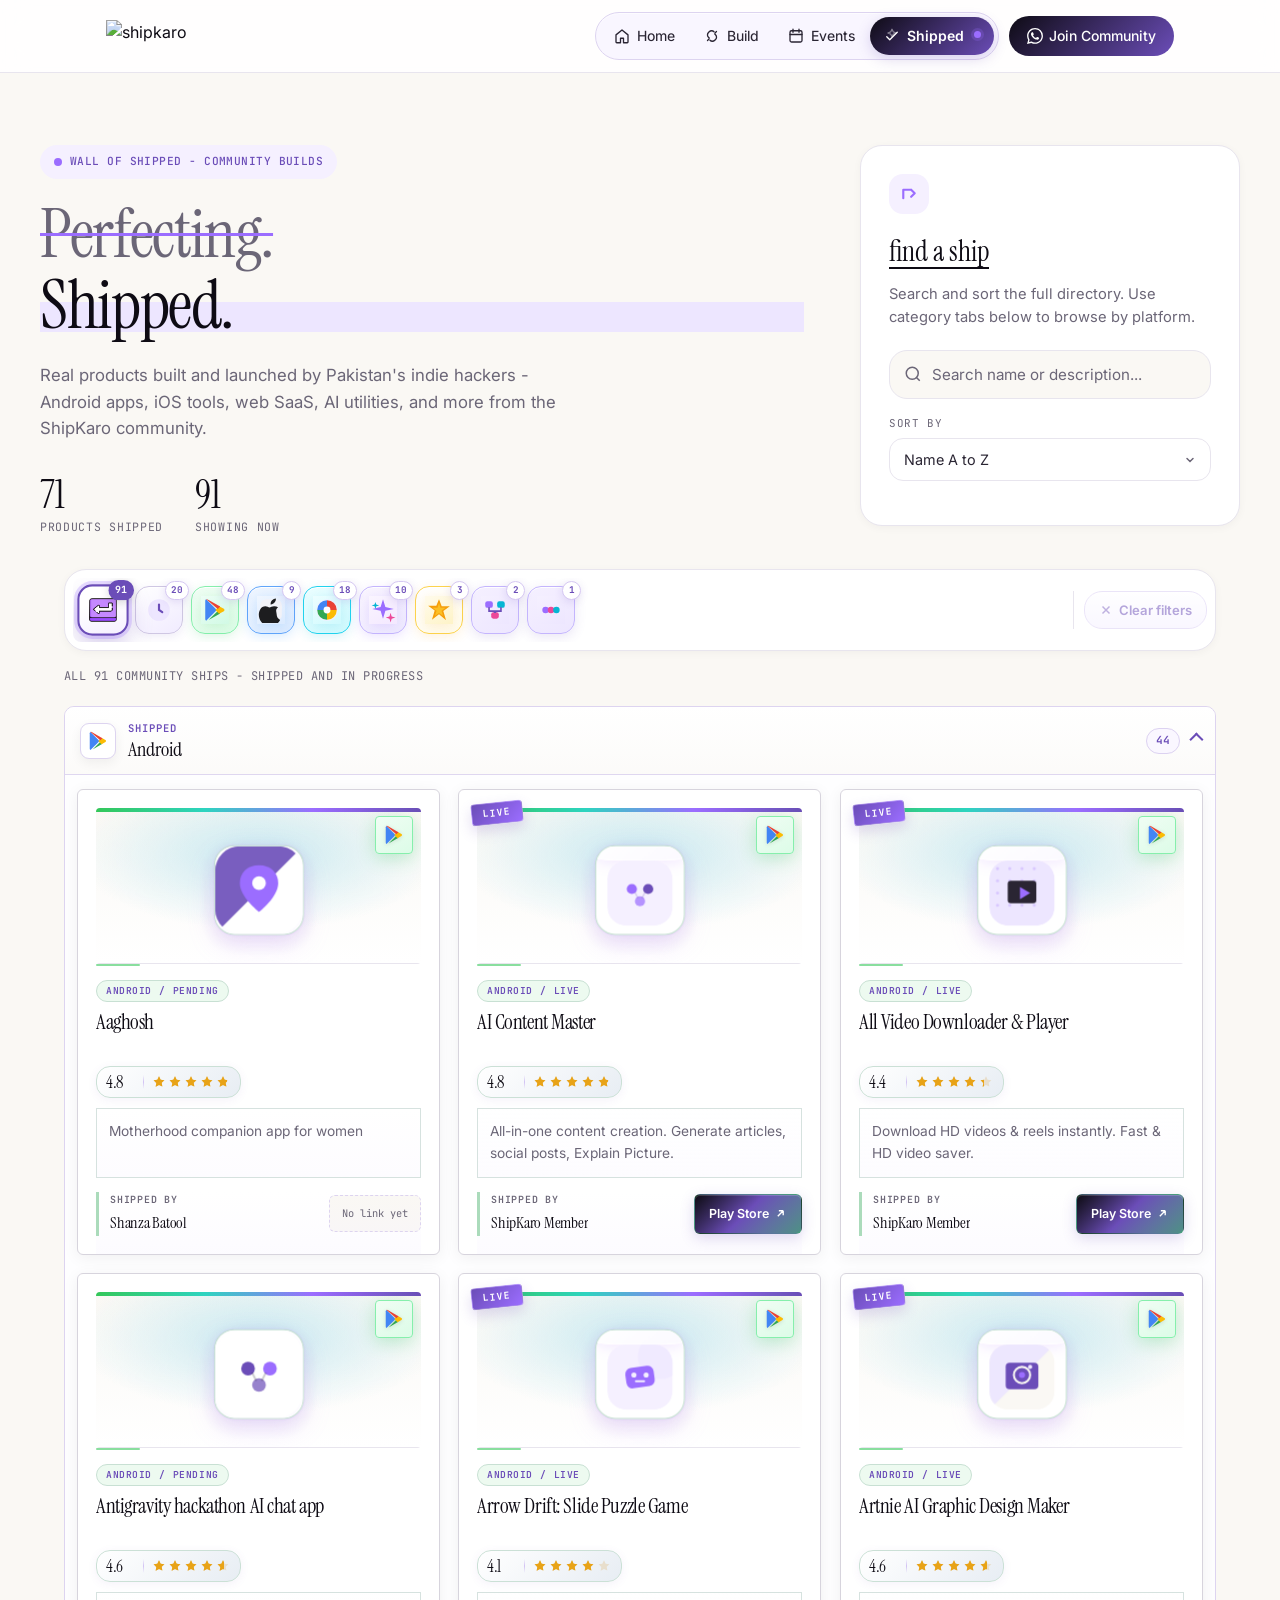
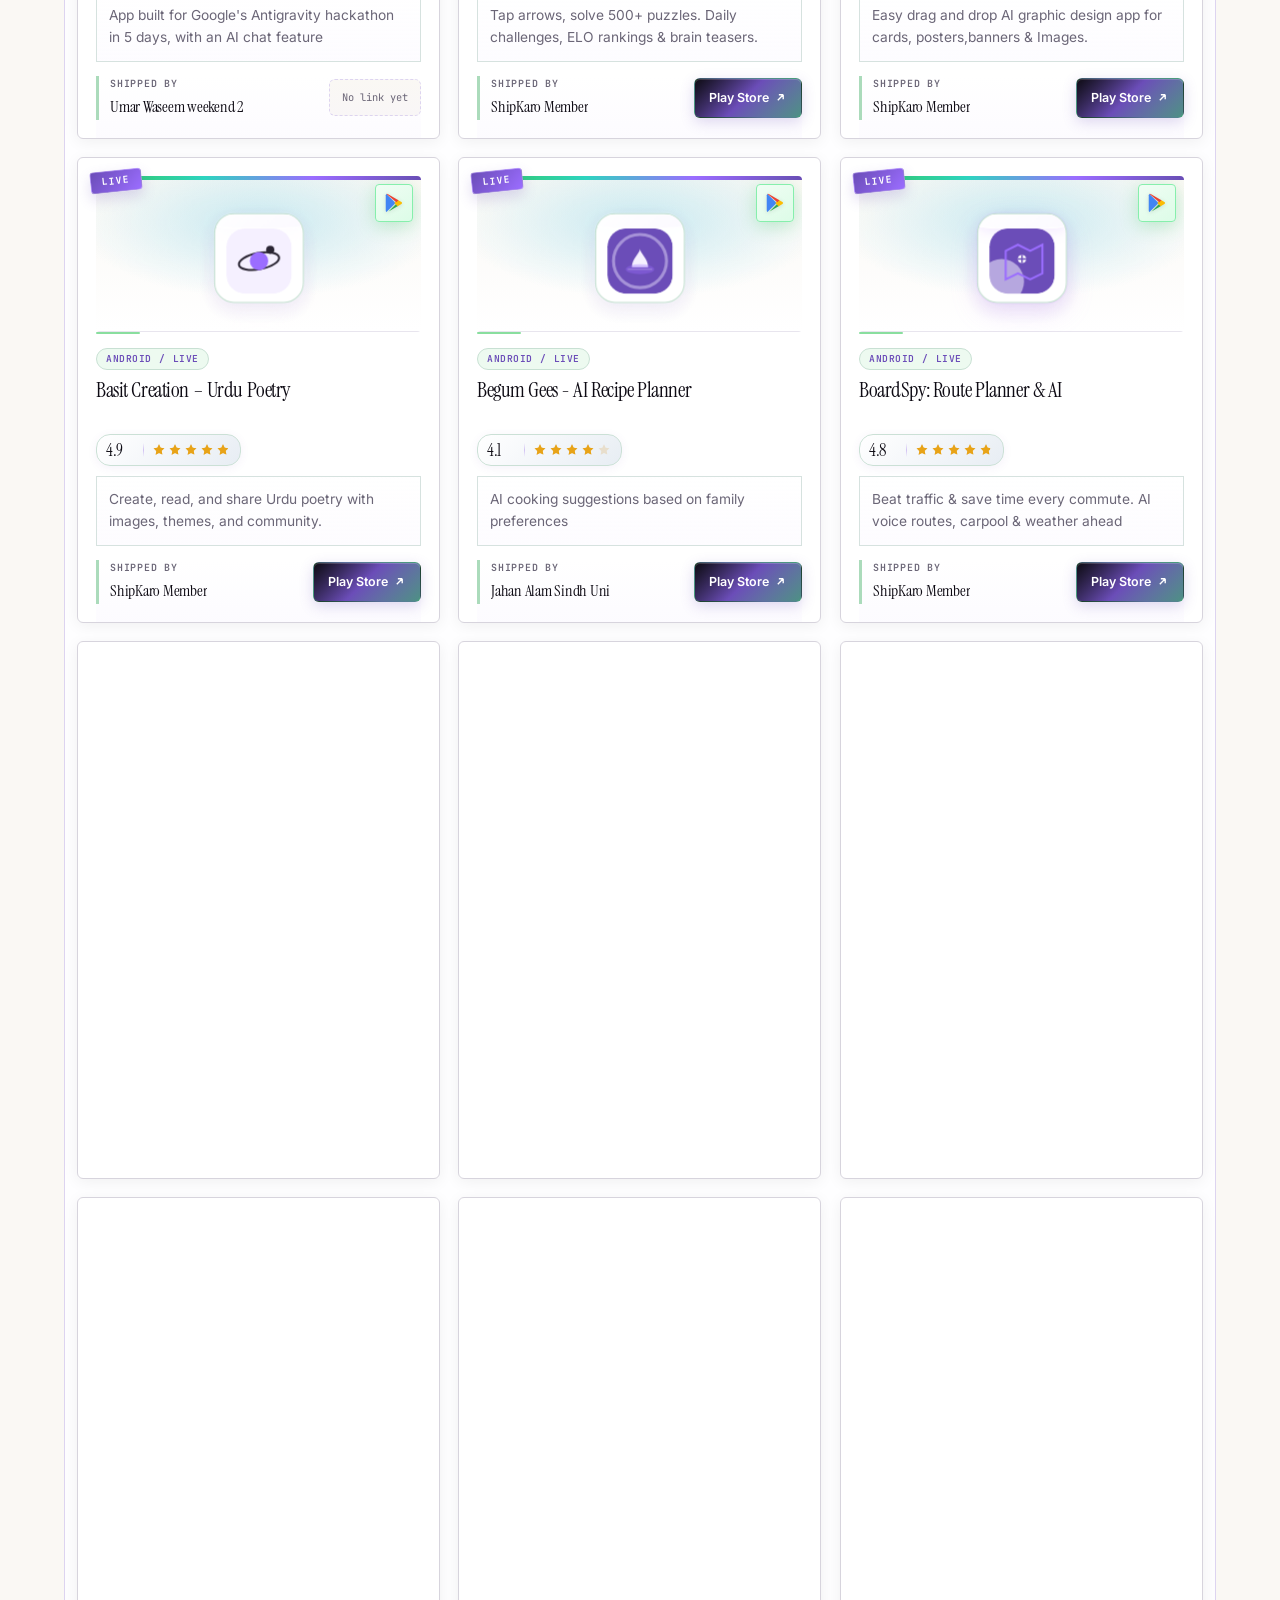
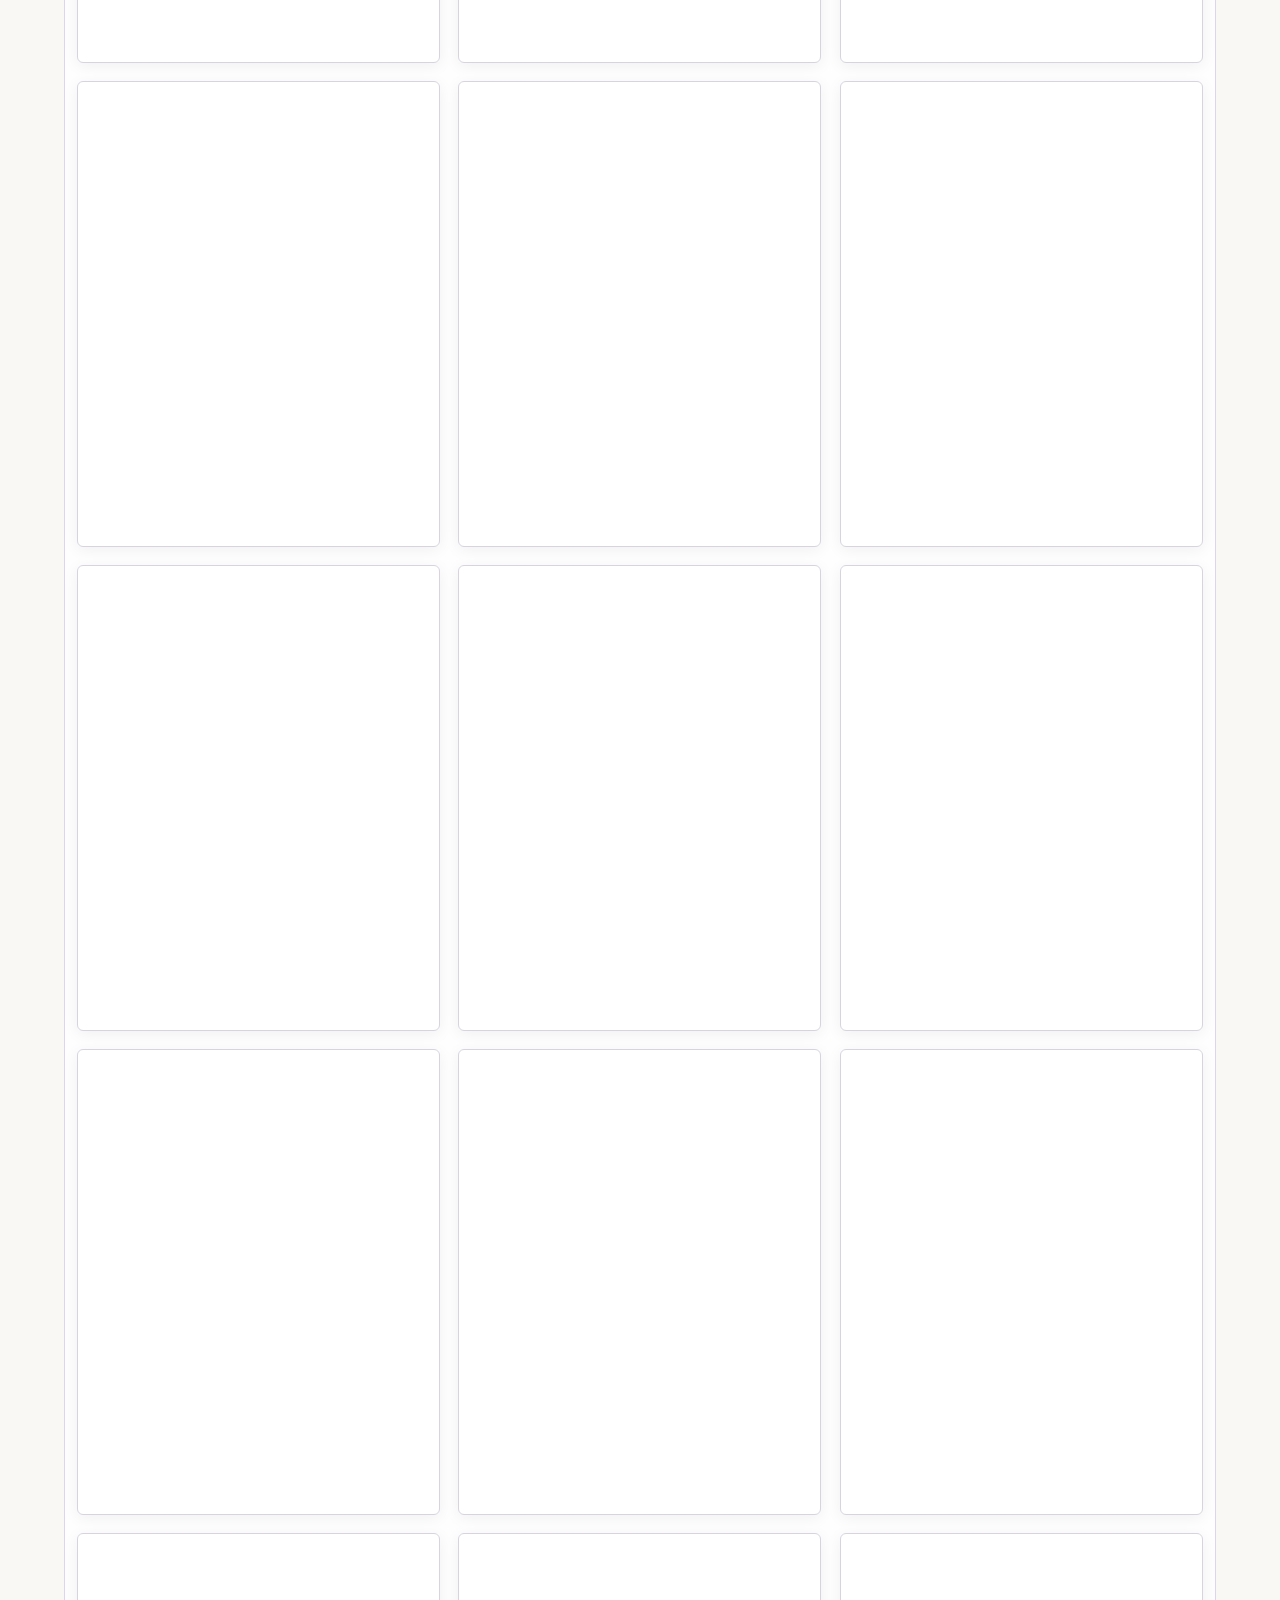
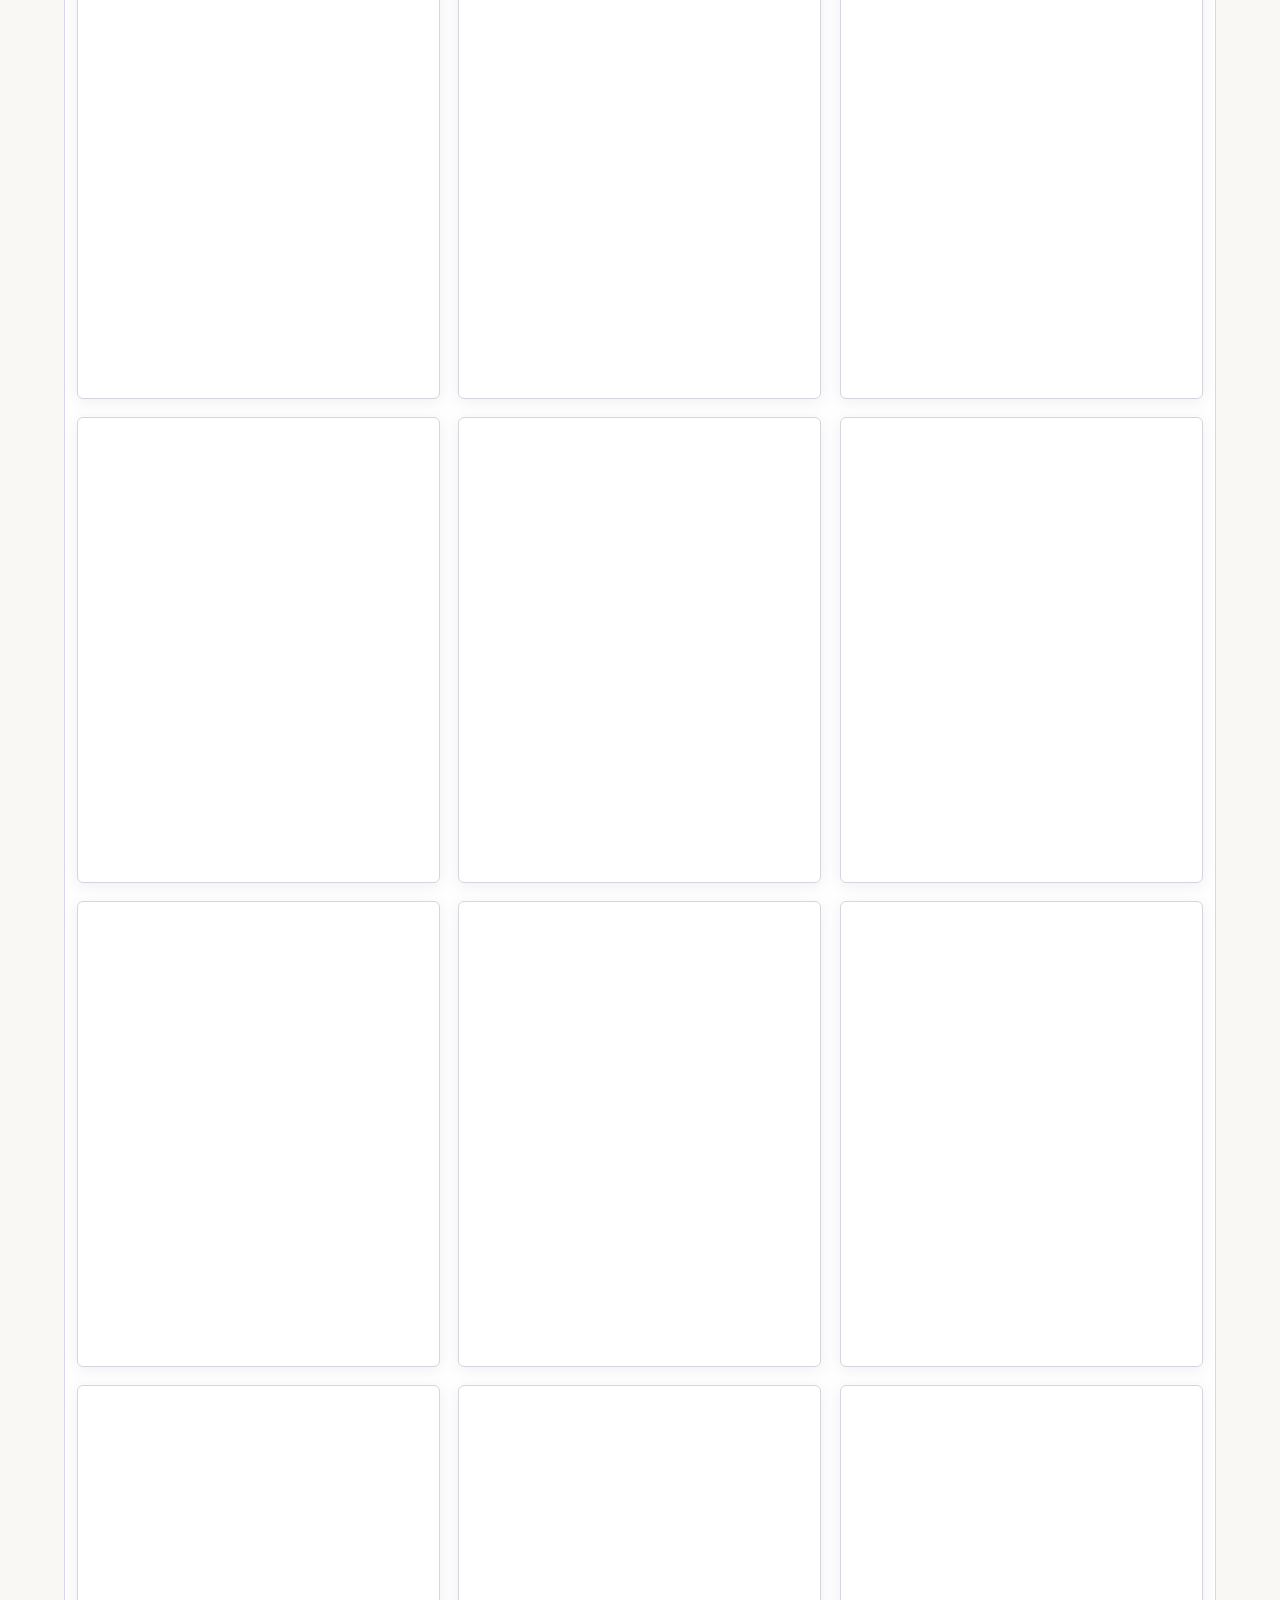
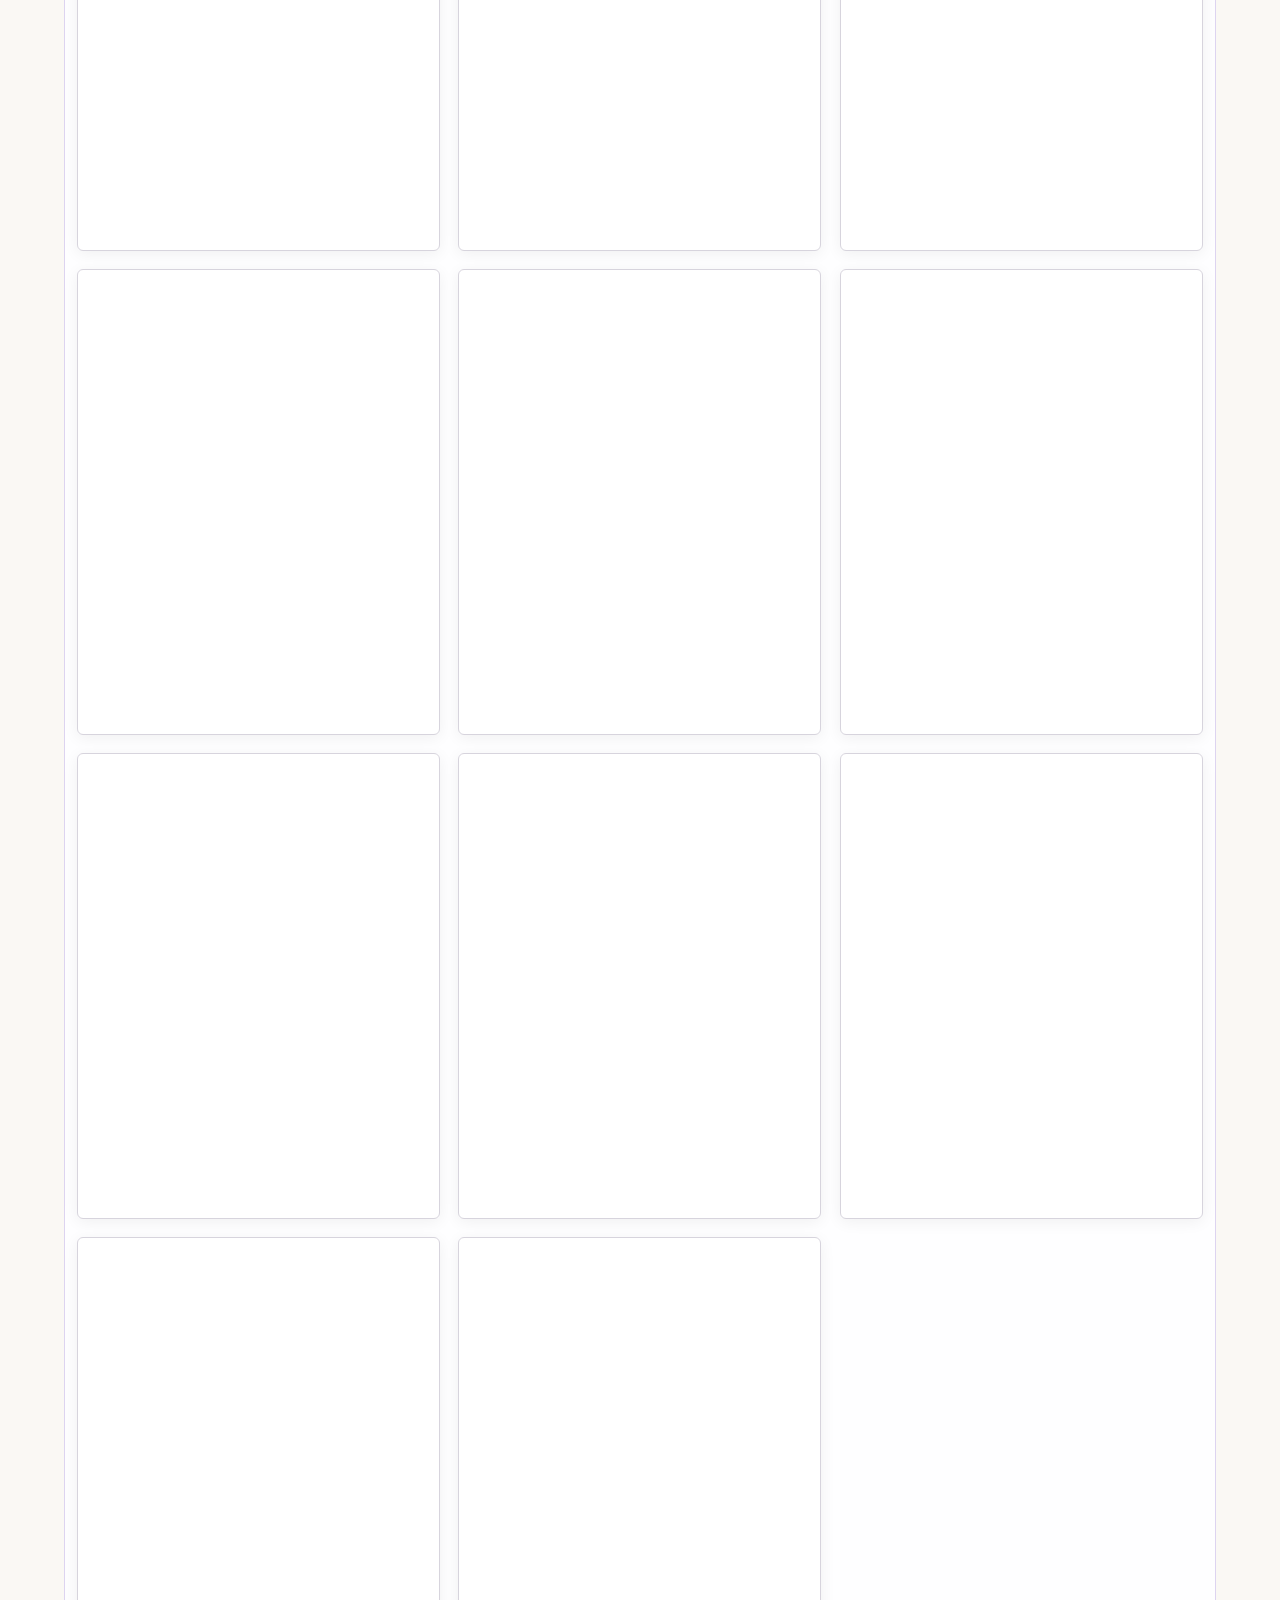
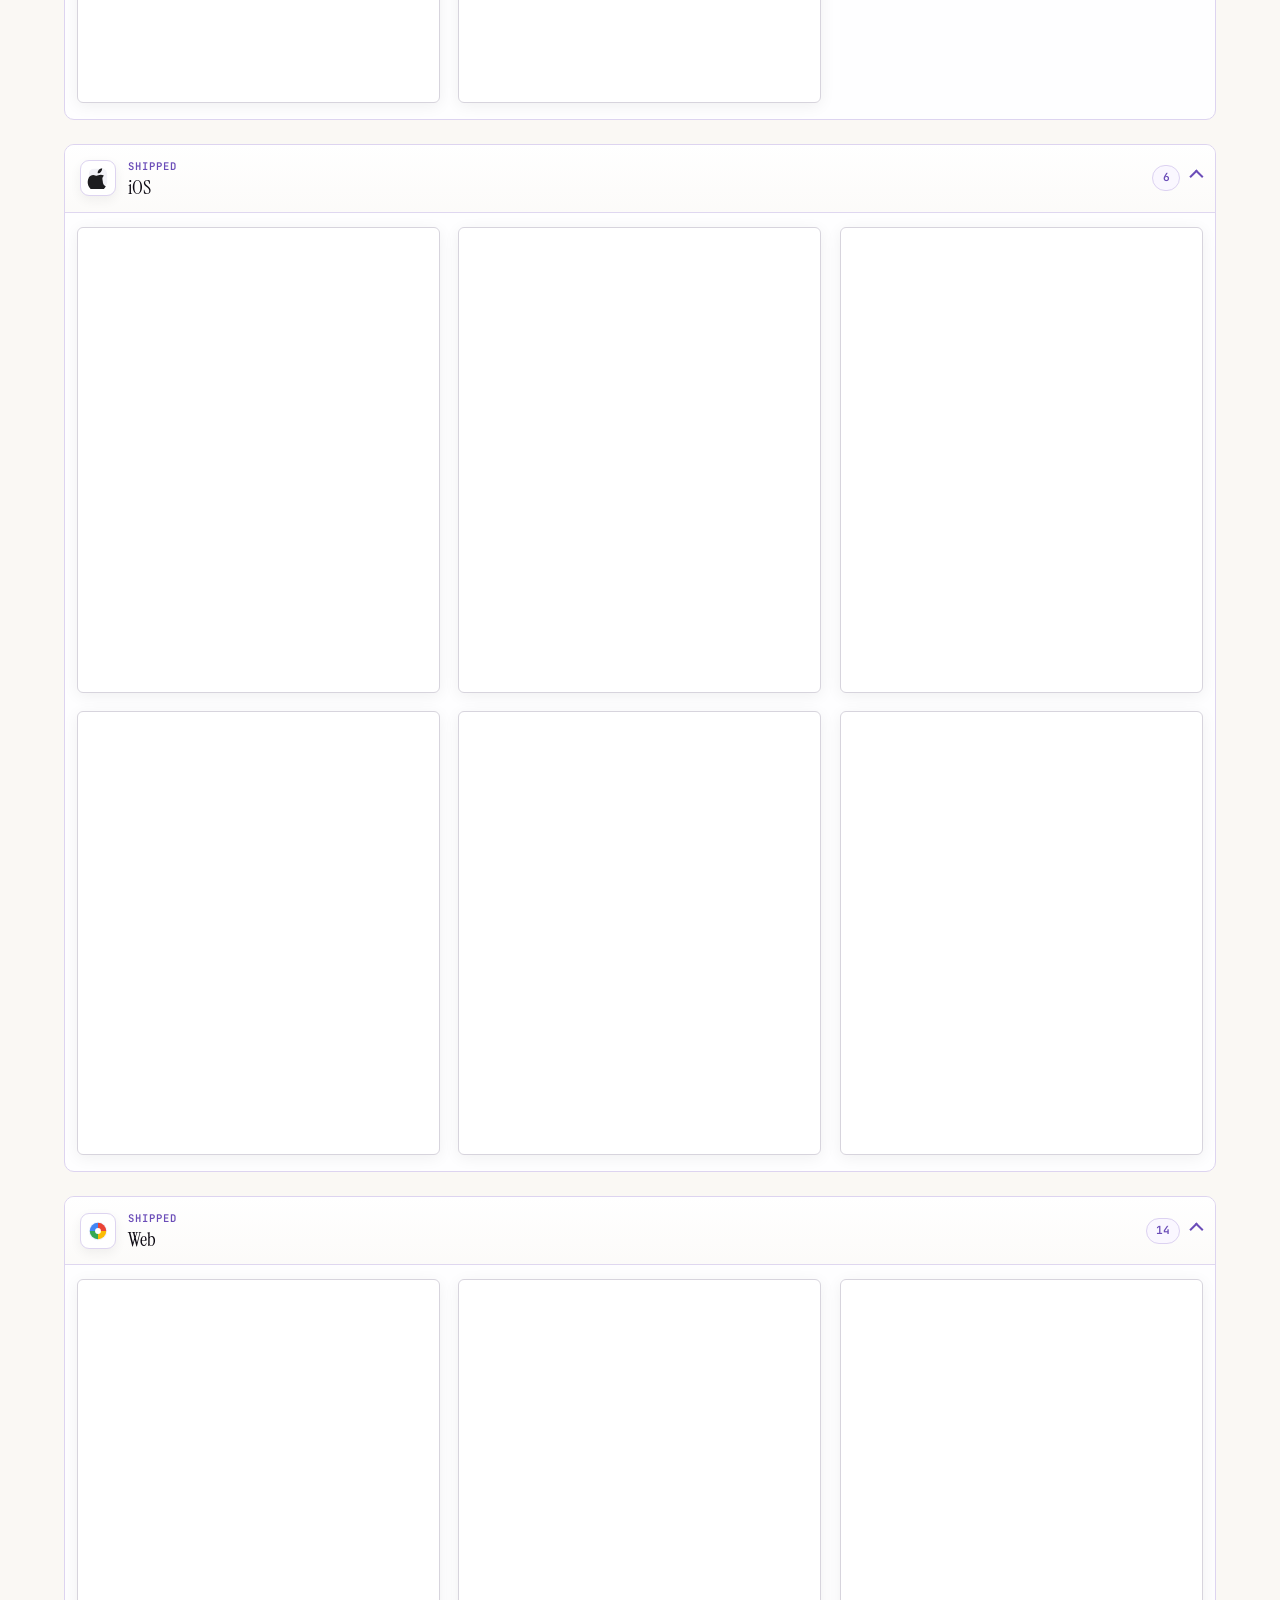
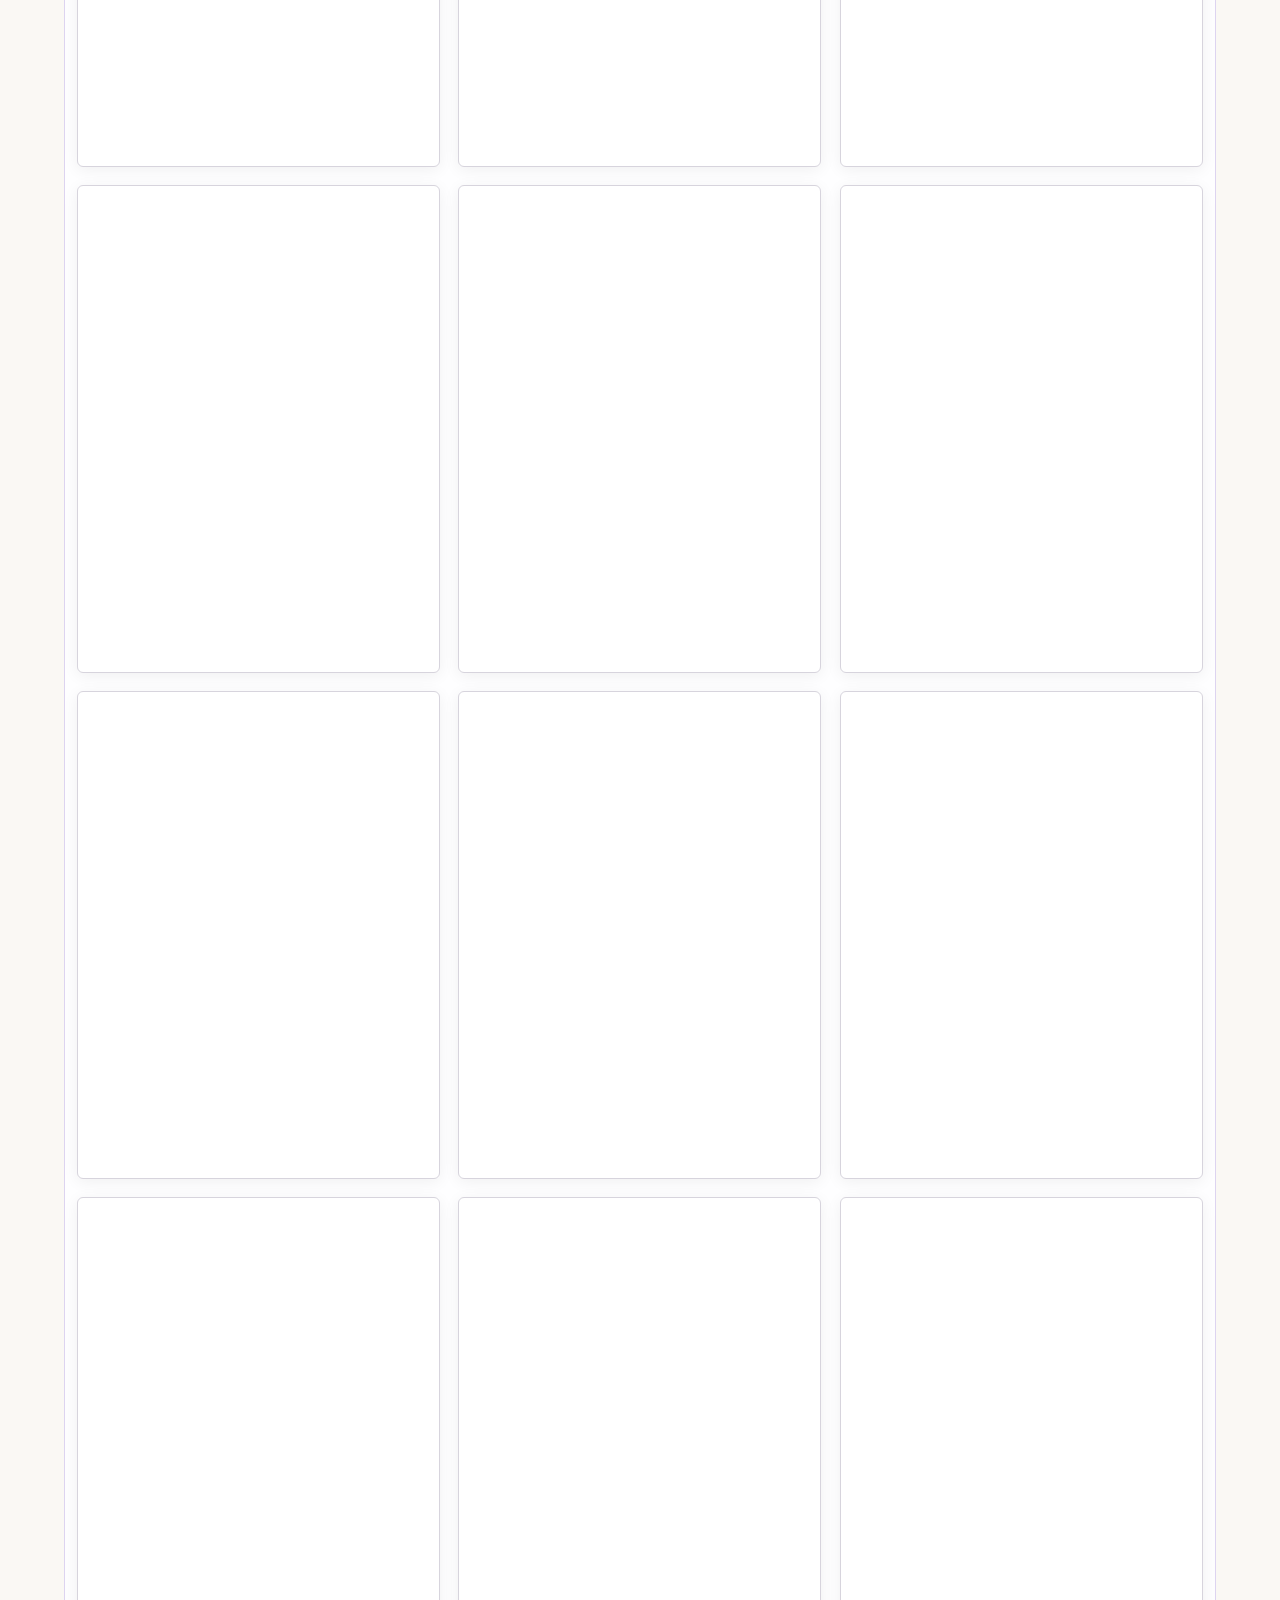
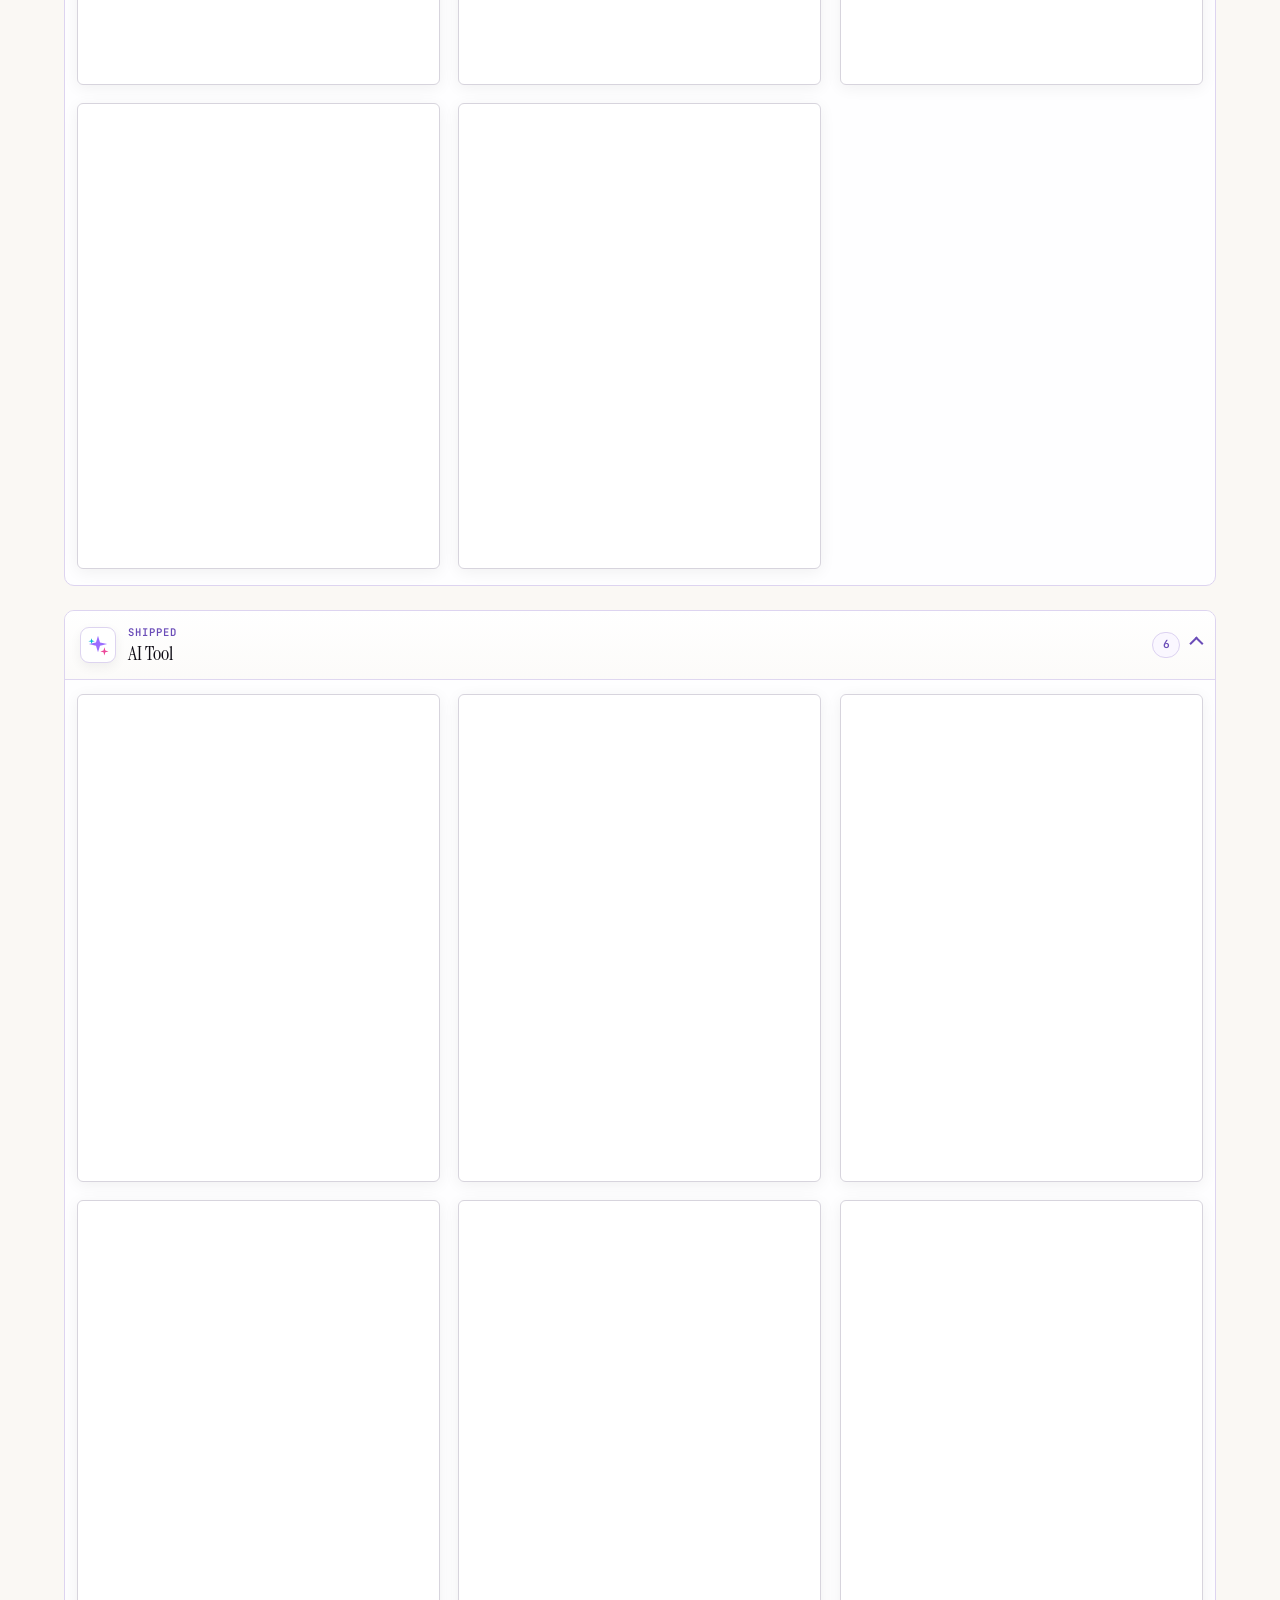
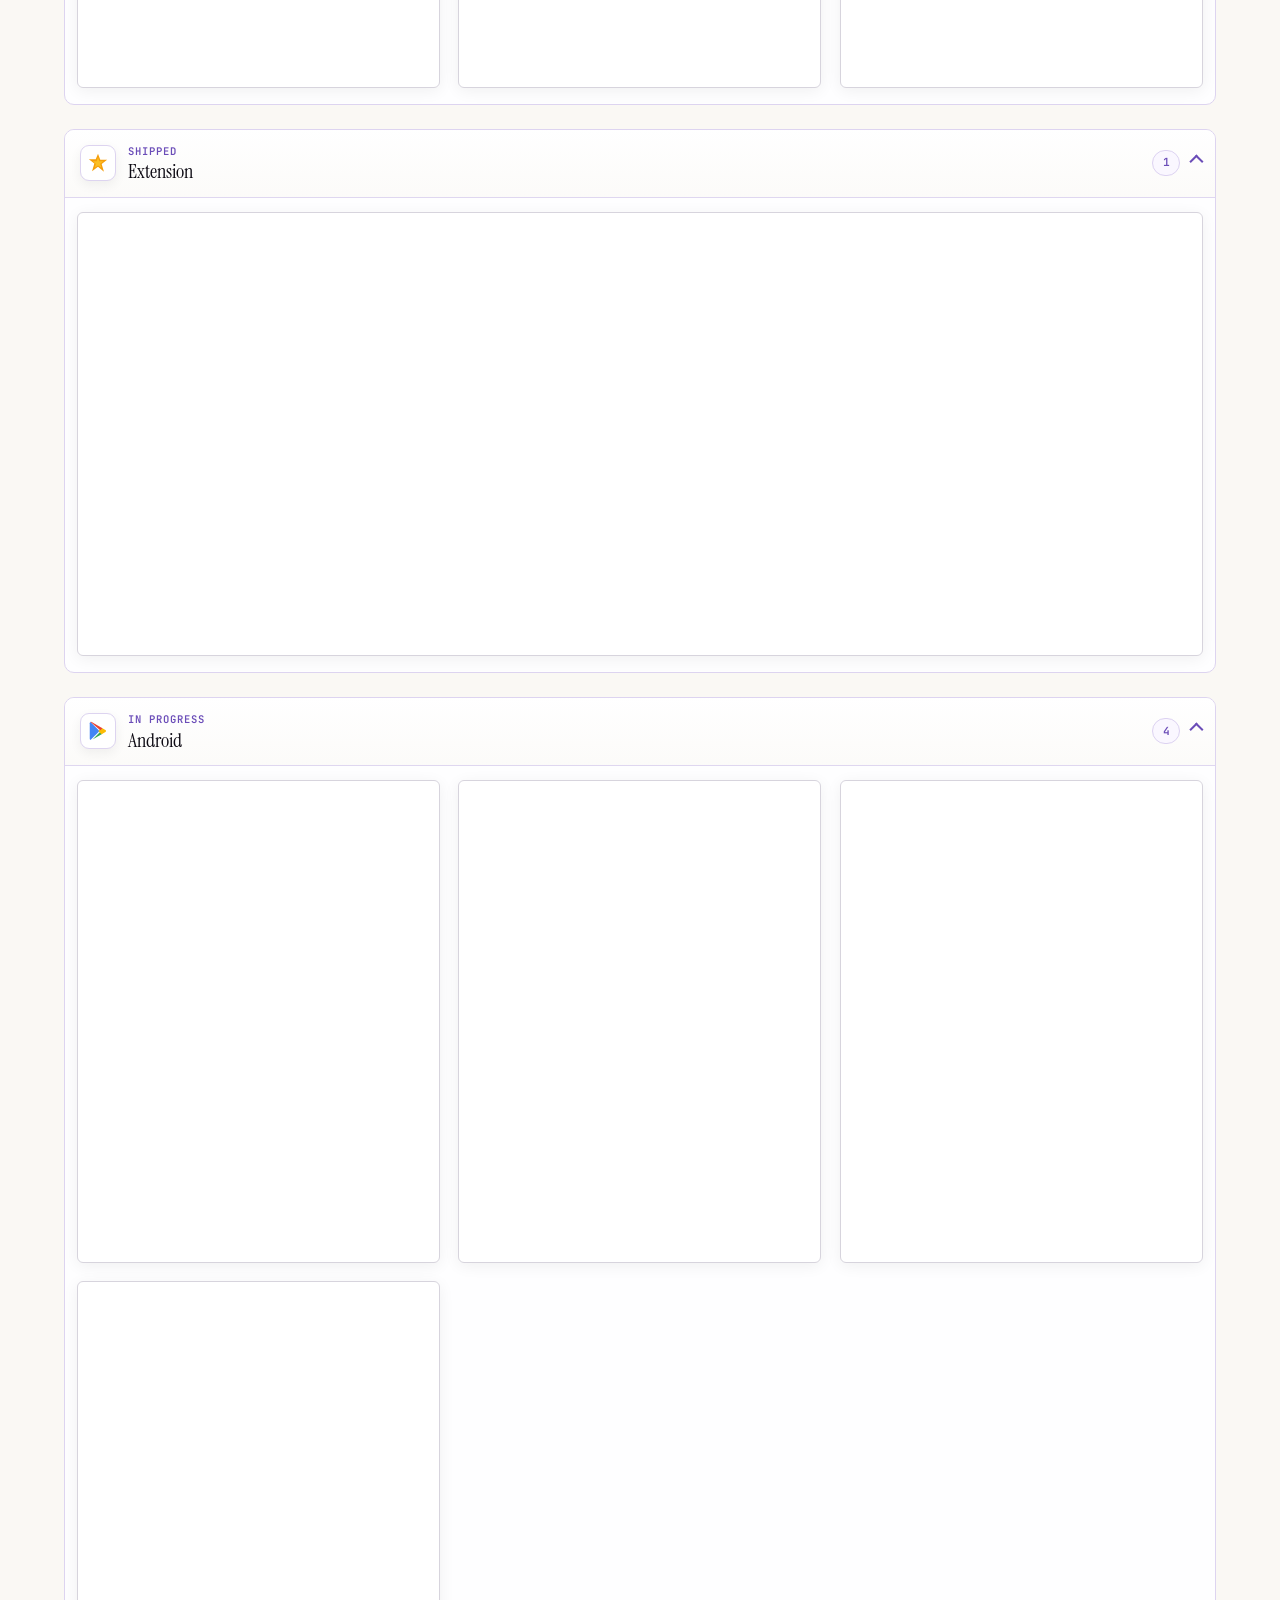
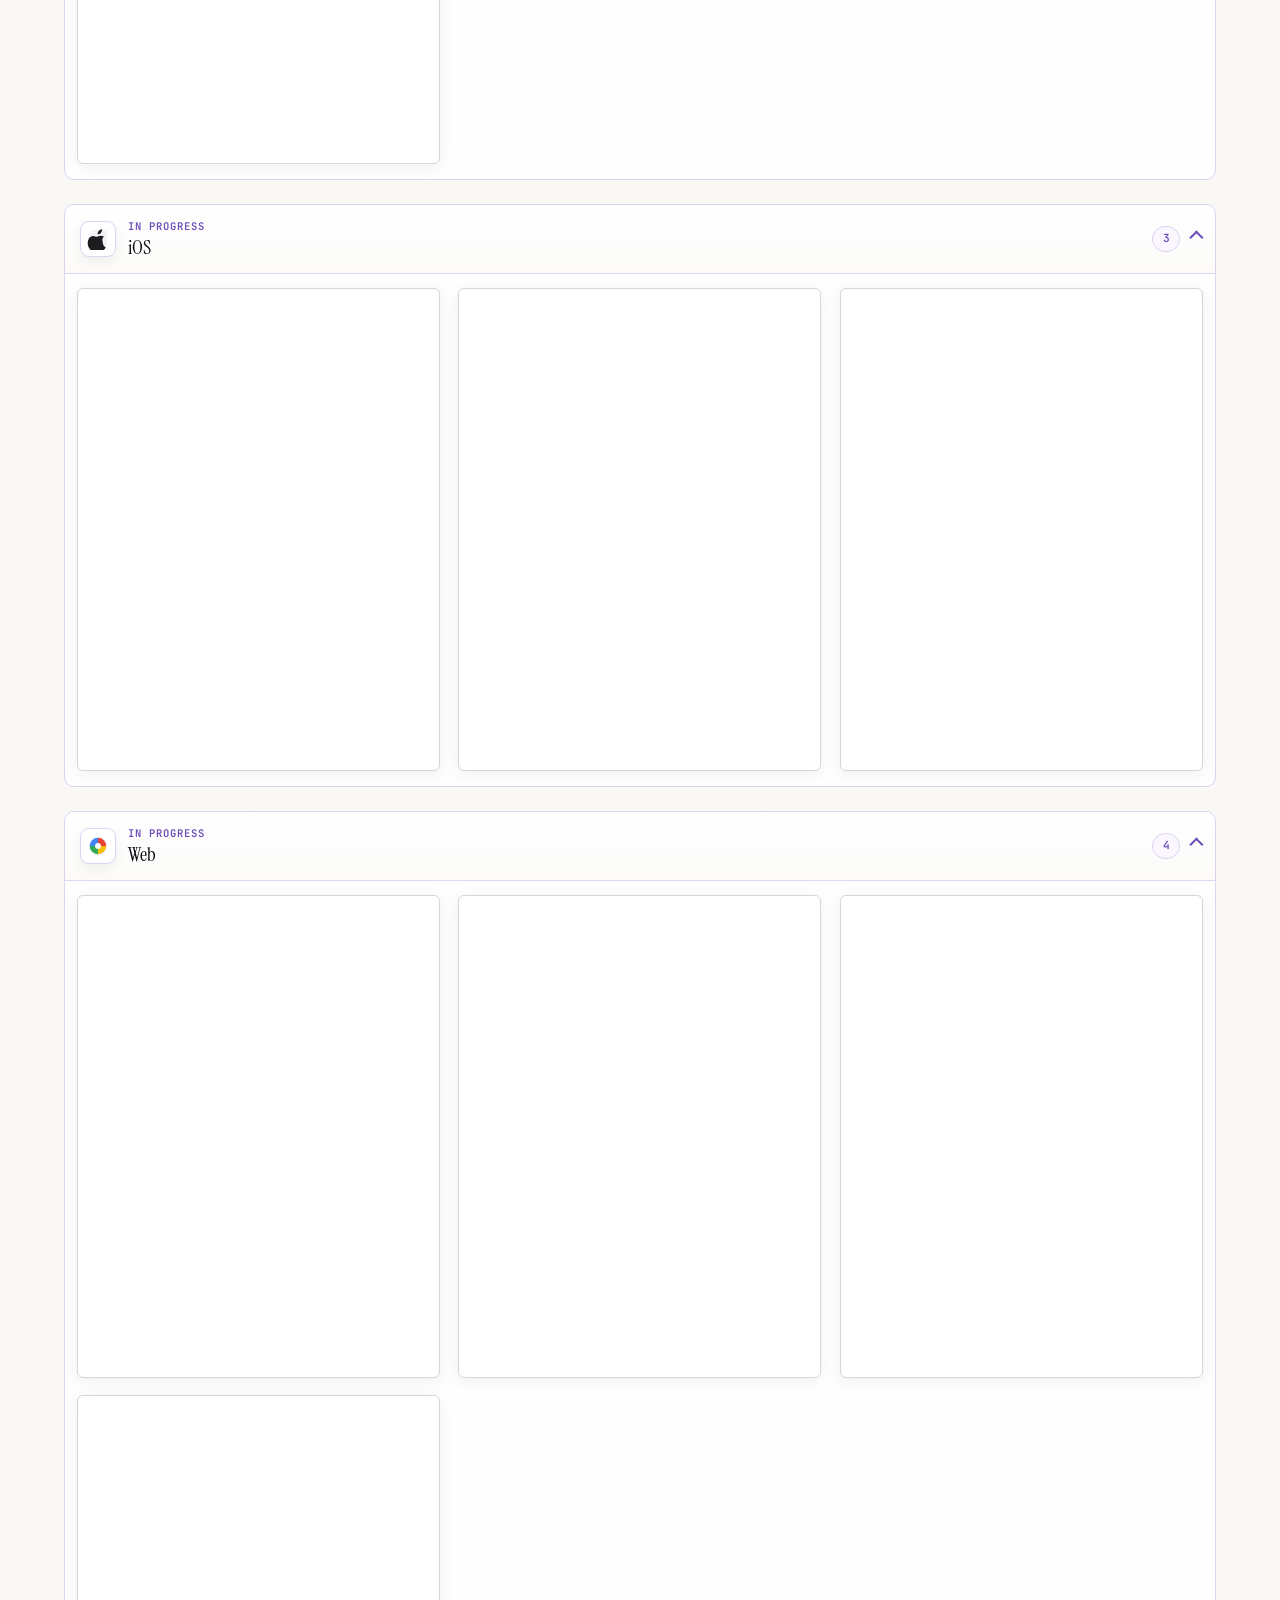
==== commit bab55364: "Polish v2 category filters, collapsed quotes, and book modal typography. Icon-only filter chips with" ====
--- a/v2/index.html
+++ b/v2/index.html
@@ -24,11 +24,26 @@
         <img src="https://www.shipkaro.dev/assets/shipkaro_logo_light.png" alt="shipkaro" width="150" height="32" fetchpriority="high" decoding="async">
       </a>
       <div class="v1-nav-links">
-        <a href="https://www.shipkaro.dev/">Home</a>
-        <a href="https://1dayapp.shipkaro.dev" target="_blank" rel="noopener">Build</a>
-        <a href="https://www.shipkaro.dev/events">Events</a>
-        <a href="#main" class="has-active" aria-current="page">Shipped <span class="v1-nav-dot" aria-hidden="true"></span></a>
-        <a class="v1-nav-cta" href="https://shipkaro.dev/community" target="_blank" rel="noopener">
+        <div class="v1-nav-pill" role="navigation" aria-label="Primary">
+          <a href="https://www.shipkaro.dev/" class="v1-nav-item" aria-label="Home">
+            <svg class="v1-nav-icon" width="18" height="18" viewBox="0 0 24 24" fill="none" stroke="currentColor" stroke-width="1.75" aria-hidden="true"><path d="M4 10.5 12 4l8 6.5V20a1 1 0 01-1 1h-5v-6H10v6H5a1 1 0 01-1-1v-9.5z" stroke-linejoin="round"/></svg>
+            <span class="v1-nav-text">Home</span>
+          </a>
+          <a href="https://1dayapp.shipkaro.dev" class="v1-nav-item v1-nav-item--build" target="_blank" rel="noopener" aria-label="Build">
+            <svg class="v1-nav-icon" width="18" height="18" viewBox="0 0 24 24" fill="none" stroke="currentColor" stroke-width="1.75" aria-hidden="true"><path d="M14.7 6.3a4.5 4.5 0 00-6.4 0l-1 1a4.5 4.5 0 000 6.4l1 1M9.3 17.7a4.5 4.5 0 006.4 0l1-1a4.5 4.5 0 000-6.4l-1-1" stroke-linecap="round"/><path d="M8 16l-2 2M16 8l2-2" stroke-linecap="round"/></svg>
+            <span class="v1-nav-text">Build</span>
+          </a>
+          <a href="https://www.shipkaro.dev/events" class="v1-nav-item v1-nav-item--events" aria-label="Events">
+            <svg class="v1-nav-icon" width="18" height="18" viewBox="0 0 24 24" fill="none" stroke="currentColor" stroke-width="1.75" aria-hidden="true"><rect x="4" y="5" width="16" height="15" rx="2"/><path d="M8 3v4M16 3v4M4 10h16" stroke-linecap="round"/></svg>
+            <span class="v1-nav-text">Events</span>
+          </a>
+          <a href="#main" class="v1-nav-item has-active" aria-current="page" aria-label="Shipped">
+            <svg class="v1-nav-icon" width="18" height="18" viewBox="0 0 24 24" fill="none" stroke="currentColor" stroke-width="1.75" aria-hidden="true"><path d="M5 13l4 4L19 7" stroke-linecap="round" stroke-linejoin="round"/><path d="M12 3l1.8 3.6L17.5 8l-3.7 1.4L12 13l-1.8-3.6L6.5 8l3.7-1.4L12 3z" stroke-linejoin="round" opacity="0.45"/></svg>
+            <span class="v1-nav-text">Shipped</span>
+            <span class="v1-nav-dot" aria-hidden="true"></span>
+          </a>
+        </div>
+        <a class="v1-nav-cta" href="https://shipkaro.dev/community" target="_blank" rel="noopener" aria-label="Join Community">
           <svg xmlns="http://www.w3.org/2000/svg" width="16" height="16" viewBox="0 0 24 24" fill="currentColor" aria-hidden="true"><path d="M17.472 14.382c-.297-.149-1.758-.867-2.03-.967-.273-.099-.471-.148-.67.15-.197.297-.767.966-.94 1.164-.173.199-.347.223-.644.075-.297-.15-1.255-.463-2.39-1.475-.883-.788-1.48-1.761-1.653-2.059-.173-.297-.018-.458.13-.606.134-.133.298-.347.446-.52.149-.174.198-.298.298-.497.099-.198.05-.371-.025-.52-.075-.149-.669-1.612-.916-2.207-.242-.579-.487-.5-.669-.51-.173-.008-.371-.01-.57-.01-.198 0-.52.074-.792.372-.272.297-1.04 1.016-1.04 2.479 0 1.462 1.065 2.875 1.213 3.074.149.198 2.096 3.2 5.077 4.487.709.306 1.262.489 1.694.625.712.227 1.36.195 1.871.118.571-.085 1.758-.719 2.006-1.413.248-.694.248-1.289.173-1.413-.074-.124-.272-.198-.57-.347m-5.421 7.403h-.004a9.87 9.87 0 01-5.031-1.378l-.361-.214-3.741.982.998-3.648-.235-.374a9.86 9.86 0 01-1.51-5.26c.001-5.45 4.436-9.884 9.888-9.884 2.64 0 5.122 1.03 6.988 2.898a9.825 9.825 0 012.893 6.994c-.003 5.45-4.437 9.884-9.885 9.884m8.413-18.297A11.815 11.815 0 0012.05 0C5.495 0 .16 5.335.157 11.892c0 2.096.547 4.142 1.588 5.945L.057 24l6.305-1.654a11.882 11.882 0 005.683 1.448h.005c6.554 0 11.89-5.335 11.893-11.893a11.821 11.821 0 00-3.48-8.413z"/></svg>
           Join Community
         </a>
--- a/v2/styles.css
+++ b/v2/styles.css
@@ -132,10 +132,64 @@
 
 .v1-nav-links {
   display: flex;
-  gap: 28px;
+  gap: 10px;
   align-items: center;
-  flex-wrap: wrap;
+  flex-wrap: nowrap;
   justify-content: flex-end;
+  min-width: 0;
+}
+
+.v1-nav-pill {
+  display: inline-flex;
+  align-items: center;
+  gap: 2px;
+  padding: 4px;
+  border-radius: 999px;
+  background: color-mix(in srgb, var(--purple-soft) 58%, var(--paper));
+  border: 1px solid color-mix(in srgb, var(--purple) 14%, var(--rule));
+  box-shadow: inset 0 1px 0 rgba(255, 255, 255, 0.65);
+}
+
+.v1-nav-item {
+  display: inline-flex;
+  align-items: center;
+  gap: 6px;
+  padding: 8px 13px;
+  border-radius: 999px;
+  font-size: 13px;
+  font-weight: 500;
+  color: var(--ink-2);
+  white-space: nowrap;
+  transition: background 160ms ease, color 160ms ease, transform 160ms ease, box-shadow 160ms ease;
+}
+
+.v1-nav-item:hover {
+  color: var(--purple-deep);
+  background: color-mix(in srgb, var(--purple-soft) 70%, #fff);
+}
+
+.v1-nav-icon {
+  width: 18px;
+  height: 18px;
+  flex-shrink: 0;
+  display: block;
+}
+
+.v1-nav-links a:not(.v1-nav-cta):not(.v1-nav-item)::after,
+.v1-nav-item::after {
+  display: none;
+}
+
+.v1-nav-item.has-active {
+  color: #fff;
+  font-weight: 600;
+  background: linear-gradient(135deg, var(--ink), var(--purple-deep));
+  box-shadow: 0 4px 14px rgba(107, 77, 184, 0.22);
+}
+
+.v1-nav-item.has-active:hover {
+  color: #fff;
+  background: linear-gradient(135deg, var(--purple-deep), var(--purple));
 }
 
 .v1-nav-links a {
@@ -149,7 +203,7 @@
 
 .v1-nav-links a:hover { color: var(--purple-deep); }
 
-.v1-nav-links a:not(.v1-nav-cta):not(.has-active)::after {
+.v1-nav-links a:not(.v1-nav-cta):not(.has-active):not(.v1-nav-item)::after {
   content: "";
   position: absolute;
   bottom: -4px;
@@ -163,11 +217,11 @@
   border-radius: 1px;
 }
 
-.v1-nav-links a:not(.v1-nav-cta):not(.has-active):hover::after {
+.v1-nav-links a:not(.v1-nav-cta):not(.has-active):not(.v1-nav-item):hover::after {
   transform: scaleX(1);
 }
 
-.v1-nav-links a.has-active {
+.v1-nav-links a.has-active:not(.v1-nav-item) {
   color: var(--purple-deep);
   font-weight: 500;
 }
@@ -217,91 +271,91 @@
     backdrop-filter: none;
     -webkit-backdrop-filter: none;
     background: rgba(255, 255, 255, 0.98);
+    border-bottom-color: color-mix(in srgb, var(--purple) 10%, var(--rule));
   }
 
   .v1-nav-inner {
     flex-direction: row;
-    height: 56px;
-    min-height: 56px;
+    height: 58px;
+    min-height: 58px;
     padding-top: 0;
     padding-bottom: 0;
-    gap: 12px;
+    gap: 10px;
   }
 
   .v1-logo img {
-    height: 26px;
+    height: 24px;
   }
 
   .v1-nav-links {
     flex: 1;
-    flex-wrap: nowrap;
     justify-content: flex-end;
-    gap: 8px 12px;
-    width: auto;
-    min-width: 0;
-    overflow: visible;
-  }
-
-  .v1-nav-links a {
-    font-size: 12px;
-    padding: 4px 0;
-  }
-
-  .v1-nav-links a[href="https://www.shipkaro.dev/"],
-  .v1-nav-links a[href="https://www.shipkaro.dev/events"] {
+    gap: 8px;
+  }
+
+  .v1-nav-pill {
+    padding: 3px;
+    gap: 1px;
+  }
+
+  .v1-nav-item {
+    padding: 8px 9px;
+    font-size: 0;
+    gap: 0;
+  }
+
+  .v1-nav-text {
     display: none;
+  }
+
+  .v1-nav-item--events {
+    display: none;
+  }
+
+  .v1-nav-item.has-active .v1-nav-dot {
+    position: absolute;
+    top: 6px;
+    right: 6px;
+    width: 6px;
+    height: 6px;
+    margin: 0;
+  }
+
+  .v1-nav-item.has-active {
+    position: relative;
   }
 
   .v1-nav-links a.v1-nav-cta {
     flex-shrink: 0;
-    width: auto;
-    margin-top: 0;
-    padding: 7px 12px;
-    font-size: 12px;
-    background: linear-gradient(135deg, var(--ink), var(--purple-deep));
+    padding: 8px 11px;
+    font-size: 0;
+    gap: 0;
   }
 
   .v1-nav-links a.v1-nav-cta svg {
-    width: 14px;
-    height: 14px;
+    width: 17px;
+    height: 17px;
   }
 }
 
 @media (max-width: 520px) {
   .v1-nav-inner {
-    height: 52px;
+    height: 54px;
     gap: 8px;
   }
 
-  .v1-nav-links a[href="https://1dayapp.shipkaro.dev"] {
+  .v1-nav-item--build {
     display: none;
   }
 
-  .v1-nav-links a.has-active {
-    font-size: 11px;
-    padding: 5px 9px;
-    border-radius: 999px;
-    background: color-mix(in srgb, var(--purple-soft) 72%, #fff);
-    font-weight: 600;
-  }
-
-  .v1-nav-links a.v1-nav-cta {
-    padding: 7px 10px;
-    font-size: 11px;
-    gap: 4px;
-  }
-}
-
-@media (max-width: 400px) {
-  .v1-nav-links a.v1-nav-cta {
-    font-size: 0;
-    padding: 8px 9px;
-    gap: 0;
-  }
-
-  .v1-nav-links a.v1-nav-cta svg {
-    width: 16px;
-    height: 16px;
+  .v1-nav-pill {
+    max-width: calc(100% - 52px);
+  }
+}
+
+@media (max-width: 380px) {
+  .v1-nav-item[href="https://www.shipkaro.dev/"] {
+    display: none;
   }
 }
 
@@ -3174,22 +3228,16 @@
 
 @media (max-width: 820px) {
   #category-tabs.category-tabs {
-    gap: 5px;
-    padding: 5px 2px;
-  }
-
-  #category-tabs .category-tab {
-    min-height: 42px;
-    padding: 4px 8px 4px 5px;
     gap: 6px;
-  }
-
-  #category-tabs .tab-short {
-    font-size: 0.66rem;
+    padding: 6px 4px;
   }
 
   #category-tabs .tab-count {
-    font-size: 0.56rem;
+    min-width: 16px;
+    height: 16px;
+    font-size: 0.54rem;
+    top: -4px;
+    right: -5px;
   }
 
   .detail-book {
@@ -3412,16 +3460,16 @@
   background: var(--purple-deep);
 }
 
-/* Filter dock — icon + short label + count */
+/* Filter dock — icon-only chips with count badges */
 #category-tabs.category-tabs {
   display: flex;
   flex-wrap: nowrap;
-  align-items: stretch;
+  align-items: center;
   justify-content: flex-start;
-  gap: 6px;
+  gap: 8px;
   overflow-x: auto;
   overflow-y: hidden;
-  padding: 6px 4px;
+  padding: 8px 6px;
   scroll-snap-type: x proximity;
   -webkit-overflow-scrolling: touch;
   scrollbar-width: thin;
@@ -3440,75 +3488,292 @@
 #category-tabs .category-tab {
   scroll-snap-align: start;
   display: inline-flex;
-  flex-direction: row;
   align-items: center;
-  justify-content: flex-start;
-  gap: 7px;
+  justify-content: center;
   width: auto;
   min-width: 0;
   height: auto;
-  min-height: 44px;
-  padding: 5px 10px 5px 6px;
+  min-height: 0;
+  padding: 0;
   flex-shrink: 0;
   font-size: inherit;
   line-height: normal;
+  border-radius: 14px;
+  border: none;
+  background: transparent;
+  box-shadow: none;
+  color: inherit;
+}
+
+#category-tabs .tab-icon-stack {
+  position: relative;
+  display: grid;
+  place-items: center;
+  width: 48px;
+  height: 48px;
+  border-radius: 14px;
+  border: 1.5px solid color-mix(in srgb, var(--purple) 14%, var(--rule));
+  background: linear-gradient(145deg, #fff, color-mix(in srgb, var(--purple-soft) 75%, #fff));
+  box-shadow:
+    inset 0 1px 0 rgba(255, 255, 255, 0.92),
+    0 3px 10px rgba(107, 77, 184, 0.1);
+  transition: transform 160ms ease, box-shadow 160ms ease, border-color 160ms ease, background 160ms ease;
+}
+
+#category-tabs .category-tab[data-type="all"] .tab-icon-stack {
+  background: linear-gradient(145deg, #fff 0%, var(--purple-soft) 100%);
+  border-color: color-mix(in srgb, var(--purple) 22%, var(--rule));
+}
+
+#category-tabs .category-tab[data-type="in-progress"] .tab-icon-stack {
+  background: linear-gradient(145deg, #fff 0%, color-mix(in srgb, var(--purple-light) 80%, #fff) 100%);
+  border-color: color-mix(in srgb, var(--purple-deep) 20%, var(--rule));
+}
+
+#category-tabs .category-tab[data-type="android"] .tab-icon-stack {
+  background: linear-gradient(145deg, #f0fdf4, #dcfce7);
+  border-color: #86efac;
+  box-shadow: inset 0 1px 0 rgba(255, 255, 255, 0.9), 0 3px 12px rgba(52, 199, 89, 0.14);
+}
+
+#category-tabs .category-tab[data-type="ios"] .tab-icon-stack {
+  background: linear-gradient(145deg, #eff6ff, #dbeafe);
+  border-color: #60a5fa;
+  box-shadow: inset 0 1px 0 rgba(255, 255, 255, 0.9), 0 3px 12px rgba(10, 132, 255, 0.14);
+}
+
+#category-tabs .category-tab[data-type="web"] .tab-icon-stack {
+  background: linear-gradient(145deg, #ecfeff, #cffafe);
+  border-color: #22d3ee;
+  box-shadow: inset 0 1px 0 rgba(255, 255, 255, 0.9), 0 3px 12px rgba(6, 182, 212, 0.14);
+}
+
+#category-tabs .category-tab[data-type="ai-tool"] .tab-icon-stack {
+  background: linear-gradient(145deg, #faf5ff, #ede9fe);
+  border-color: #c4b5fd;
+  box-shadow: inset 0 1px 0 rgba(255, 255, 255, 0.9), 0 3px 12px rgba(155, 109, 255, 0.16);
+}
+
+#category-tabs .category-tab[data-type="extension"] .tab-icon-stack {
+  background: linear-gradient(145deg, #fff 0%, #fffbeb 100%);
+  border-color: #fcd34d;
+  box-shadow: inset 0 1px 0 rgba(255, 255, 255, 0.95), 0 3px 12px rgba(245, 158, 11, 0.12);
+}
+
+#category-tabs .category-tab[data-type="workflow"] .tab-icon-stack,
+#category-tabs .category-tab[data-type="other"] .tab-icon-stack {
+  background: linear-gradient(145deg, var(--purple-soft), var(--purple-light));
+  border-color: #c4b5fd;
+  box-shadow: inset 0 1px 0 rgba(255, 255, 255, 0.9), 0 3px 12px rgba(107, 77, 184, 0.14);
 }
 
 #category-tabs .category-tab .tab-icon {
-  width: 24px;
-  height: 24px;
-  min-width: 24px;
+  width: 28px;
+  height: 28px;
+  min-width: 28px;
+  display: grid;
+  place-items: center;
 }
 
 #category-tabs .category-tab .tab-icon svg,
 #category-tabs .category-tab .tab-icon img {
-  width: 22px;
-  height: 22px;
-}
-
-#category-tabs .tab-copy {
-  display: flex;
-  flex-direction: column;
-  align-items: flex-start;
-  justify-content: center;
-  gap: 2px;
-  min-width: 0;
-}
-
-#category-tabs .tab-short {
-  font-size: 0.7rem;
-  font-weight: 600;
-  line-height: 1.1;
-  color: inherit;
-  white-space: nowrap;
+  width: 26px;
+  height: 26px;
 }
 
 #category-tabs .tab-count {
-  position: static;
-  top: auto;
-  right: auto;
-  min-width: 0;
-  height: auto;
-  padding: 0;
-  border: none;
-  border-radius: 0;
-  background: transparent;
-  box-shadow: none;
+  position: absolute;
+  top: -6px;
+  right: -7px;
+  z-index: 2;
+  display: inline-grid;
+  place-items: center;
+  min-width: 19px;
+  height: 19px;
+  padding: 0 5px;
+  border-radius: 999px;
   font-family: var(--font-mono);
-  font-size: 0.6rem;
-  font-weight: 600;
+  font-size: 0.58rem;
+  font-weight: 700;
   line-height: 1;
-  color: var(--mute);
+  color: var(--purple-deep);
+  background: var(--paper);
+  border: 1.5px solid color-mix(in srgb, var(--purple) 24%, var(--rule));
+  box-shadow: 0 2px 8px rgba(107, 77, 184, 0.16);
+}
+
+#category-tabs .category-tab[aria-selected="true"] {
+  z-index: 1;
+}
+
+/* Hover — white icon stage + accent border */
+#category-tabs .category-tab:hover:not([aria-selected="true"]) .tab-icon-stack {
+  transform: translateY(-2px);
+  border-width: 2px;
+}
+
+#category-tabs .category-tab[data-type="all"]:hover:not([aria-selected="true"]) .tab-icon-stack {
+  background: linear-gradient(165deg, #fff 58%, var(--purple-soft) 100%) !important;
+  border-color: var(--purple) !important;
+  box-shadow: 0 6px 16px rgba(155, 109, 255, 0.2) !important;
+}
+
+#category-tabs .category-tab[data-type="in-progress"]:hover:not([aria-selected="true"]) .tab-icon-stack {
+  background: linear-gradient(165deg, #fff 58%, var(--purple-light) 100%) !important;
+  border-color: var(--purple-deep) !important;
+  box-shadow: 0 6px 16px rgba(107, 77, 184, 0.18) !important;
+}
+
+#category-tabs .category-tab[data-type="android"]:hover:not([aria-selected="true"]) .tab-icon-stack {
+  background: linear-gradient(165deg, #fff 58%, #ecfdf5 100%) !important;
+  border-color: #22c55e !important;
+  box-shadow: 0 6px 16px rgba(34, 197, 94, 0.18) !important;
+}
+
+#category-tabs .category-tab[data-type="ios"]:hover:not([aria-selected="true"]) .tab-icon-stack {
+  background: linear-gradient(165deg, #fff 58%, #eff6ff 100%) !important;
+  border-color: #3b82f6 !important;
+  box-shadow: 0 6px 16px rgba(59, 130, 246, 0.18) !important;
+}
+
+#category-tabs .category-tab[data-type="web"]:hover:not([aria-selected="true"]) .tab-icon-stack {
+  background: linear-gradient(165deg, #fff 58%, #ecfeff 100%) !important;
+  border-color: #06b6d4 !important;
+  box-shadow: 0 6px 16px rgba(6, 182, 212, 0.18) !important;
+}
+
+#category-tabs .category-tab[data-type="ai-tool"]:hover:not([aria-selected="true"]) .tab-icon-stack {
+  background: linear-gradient(165deg, #fff 58%, #f5f3ff 100%) !important;
+  border-color: #8b5cf6 !important;
+  box-shadow: 0 6px 16px rgba(139, 92, 246, 0.18) !important;
+}
+
+#category-tabs .category-tab[data-type="extension"]:hover:not([aria-selected="true"]) .tab-icon-stack {
+  background: linear-gradient(165deg, #fff 62%, #fff7ed 100%) !important;
+  border-color: #f59e0b !important;
+  box-shadow: 0 6px 16px rgba(245, 158, 11, 0.18) !important;
+}
+
+#category-tabs .category-tab[data-type="workflow"]:hover:not([aria-selected="true"]) .tab-icon-stack,
+#category-tabs .category-tab[data-type="other"]:hover:not([aria-selected="true"]) .tab-icon-stack {
+  background: linear-gradient(165deg, #fff 58%, var(--purple-soft) 100%) !important;
+  border-color: var(--purple-deep) !important;
+  box-shadow: 0 6px 16px rgba(107, 77, 184, 0.18) !important;
+}
+
+/* Active — white center + bold accent frame (icons stay vivid) */
+#category-tabs .category-tab[aria-selected="true"] .tab-icon-stack {
+  transform: scale(1.07);
+  border-width: 2.5px;
+  background: #fff !important;
+}
+
+#category-tabs .category-tab[data-type="all"][aria-selected="true"] .tab-icon-stack {
+  background: linear-gradient(165deg, #fff 35%, var(--purple-soft) 100%) !important;
+  border-color: var(--purple-deep) !important;
+  box-shadow:
+    0 0 0 3px color-mix(in srgb, var(--purple) 24%, transparent),
+    0 10px 22px rgba(107, 77, 184, 0.28) !important;
+}
+
+#category-tabs .category-tab[data-type="in-progress"][aria-selected="true"] .tab-icon-stack {
+  background: linear-gradient(165deg, #fff 35%, var(--purple-light) 100%) !important;
+  border-color: var(--purple-deep) !important;
+  box-shadow:
+    0 0 0 3px color-mix(in srgb, var(--purple-deep) 22%, transparent),
+    0 10px 22px rgba(107, 77, 184, 0.26) !important;
+}
+
+#category-tabs .category-tab[data-type="android"][aria-selected="true"] .tab-icon-stack {
+  background: linear-gradient(165deg, #fff 30%, #dcfce7 100%) !important;
+  border-color: #15803d !important;
+  box-shadow:
+    0 0 0 3px rgba(34, 197, 94, 0.22),
+    0 10px 22px rgba(22, 163, 74, 0.24) !important;
+}
+
+#category-tabs .category-tab[data-type="ios"][aria-selected="true"] .tab-icon-stack {
+  background: linear-gradient(165deg, #fff 30%, #dbeafe 100%) !important;
+  border-color: #1d4ed8 !important;
+  box-shadow:
+    0 0 0 3px rgba(59, 130, 246, 0.22),
+    0 10px 22px rgba(37, 99, 235, 0.22) !important;
+}
+
+#category-tabs .category-tab[data-type="web"][aria-selected="true"] .tab-icon-stack {
+  background: linear-gradient(165deg, #fff 30%, #cffafe 100%) !important;
+  border-color: #0e7490 !important;
+  box-shadow:
+    0 0 0 3px rgba(6, 182, 212, 0.22),
+    0 10px 22px rgba(8, 145, 178, 0.22) !important;
+}
+
+#category-tabs .category-tab[data-type="ai-tool"][aria-selected="true"] .tab-icon-stack {
+  background: linear-gradient(165deg, #fff 30%, #ede9fe 100%) !important;
+  border-color: #6d28d9 !important;
+  box-shadow:
+    0 0 0 3px rgba(139, 92, 246, 0.22),
+    0 10px 22px rgba(124, 58, 237, 0.24) !important;
+}
+
+#category-tabs .category-tab[data-type="extension"][aria-selected="true"] .tab-icon-stack {
+  background: linear-gradient(165deg, #fff 32%, #ffedd5 100%) !important;
+  border-color: #c2410c !important;
+  box-shadow:
+    0 0 0 3px rgba(234, 88, 12, 0.2),
+    0 10px 22px rgba(194, 65, 12, 0.22) !important;
+}
+
+#category-tabs .category-tab[data-type="workflow"][aria-selected="true"] .tab-icon-stack,
+#category-tabs .category-tab[data-type="other"][aria-selected="true"] .tab-icon-stack {
+  background: linear-gradient(165deg, #fff 35%, var(--purple-soft) 100%) !important;
+  border-color: var(--purple-deep) !important;
+  box-shadow:
+    0 0 0 3px color-mix(in srgb, var(--purple) 24%, transparent),
+    0 10px 22px rgba(107, 77, 184, 0.26) !important;
 }
 
 #category-tabs .category-tab[aria-selected="true"] .tab-count {
-  color: rgba(255, 255, 255, 0.78);
-  background: transparent;
-  border: none;
-}
-
+  color: #fff;
+  border-color: transparent;
+  box-shadow: 0 2px 8px rgba(14, 11, 20, 0.16);
+}
+
+#category-tabs .category-tab[data-type="all"][aria-selected="true"] .tab-count,
+#category-tabs .category-tab[data-type="in-progress"][aria-selected="true"] .tab-count,
+#category-tabs .category-tab[data-type="workflow"][aria-selected="true"] .tab-count,
+#category-tabs .category-tab[data-type="other"][aria-selected="true"] .tab-count {
+  background: var(--purple-deep);
+}
+
+#category-tabs .category-tab[data-type="android"][aria-selected="true"] .tab-count {
+  background: #15803d;
+}
+
+#category-tabs .category-tab[data-type="ios"][aria-selected="true"] .tab-count {
+  background: #1d4ed8;
+}
+
+#category-tabs .category-tab[data-type="web"][aria-selected="true"] .tab-count {
+  background: #0e7490;
+}
+
+#category-tabs .category-tab[data-type="ai-tool"][aria-selected="true"] .tab-count {
+  background: #6d28d9;
+}
+
+#category-tabs .category-tab[data-type="extension"][aria-selected="true"] .tab-count {
+  background: #c2410c;
+}
+
+#category-tabs .category-tab[aria-selected="true"]:hover .tab-icon-stack {
+  transform: scale(1.07);
+}
+
+#category-tabs .tab-copy,
+#category-tabs .tab-short,
 #category-tabs .category-tab .tab-label {
-  display: none;
+  display: none !important;
 }
 
 /* Book spine — vertical ShipKaro branding */
@@ -3574,18 +3839,52 @@
 }
 
 @media (max-width: 520px) {
-  .catalog-group:not([open]) .catalog-group-quote {
-    display: none;
+  .catalog-group:not([open]) .catalog-group-header {
+    align-items: flex-start;
   }
 
   .catalog-group:not([open]) .catalog-group-aside {
-    padding-left: 0;
-    border-top: none;
-    padding-top: 0;
+    flex: 1 1 100%;
+    order: 3;
+    width: 100%;
+    padding: 10px 12px 4px;
+    margin-top: 0;
+    border-left: none;
+    border-top: 1px dashed color-mix(in srgb, var(--purple) 18%, var(--rule));
+    background: linear-gradient(180deg, color-mix(in srgb, var(--purple-soft) 32%, transparent), transparent);
+    border-radius: 0;
   }
 
   .catalog-group-tagline {
-    font-size: 0.64rem;
+    font-size: 0.62rem;
+    letter-spacing: 0.05em;
+    margin-bottom: 4px;
+  }
+
+  .catalog-group-quote {
+    display: -webkit-box;
+    font-size: 0.76rem;
+    line-height: 1.4;
+    -webkit-line-clamp: 3;
+  }
+
+  .catalog-group-title {
+    font-size: 1.05rem;
+  }
+
+  .catalog-group:not([open]) .catalog-group-meta {
+    align-self: center;
+  }
+
+  #category-tabs .tab-icon-stack {
+    width: 42px;
+    height: 42px;
+  }
+
+  #category-tabs .category-tab .tab-icon svg,
+  #category-tabs .category-tab .tab-icon img {
+    width: 24px;
+    height: 24px;
   }
 }
 
@@ -3601,27 +3900,26 @@
 }
 
 #category-tabs .category-tab {
-  transition: transform 160ms ease, border-color 160ms ease, box-shadow 160ms ease, background 160ms ease;
+  transition: transform 160ms ease;
+  background: transparent;
+  border: none;
+  box-shadow: none;
 }
 
 #category-tabs .category-tab:hover {
-  transform: translateY(-1px);
-  border-color: color-mix(in srgb, var(--purple) 28%, var(--rule));
-  box-shadow: 0 4px 12px rgba(107, 77, 184, 0.1);
+  transform: none;
+  border-color: transparent;
+  box-shadow: none;
 }
 
 #category-tabs .category-tab[aria-selected="true"] {
-  background: linear-gradient(135deg, var(--ink) 0%, var(--purple-deep) 100%);
-  border-color: var(--ink);
-  box-shadow: 0 6px 16px rgba(14, 11, 20, 0.14);
+  background: transparent;
+  border-color: transparent;
+  box-shadow: none;
 }
 
 #category-tabs .category-tab[aria-selected="true"]:hover {
-  background: linear-gradient(135deg, var(--purple-deep) 0%, var(--purple) 100%);
-}
-
-#category-tabs .category-tab[data-type="in-progress"][aria-selected="true"] {
-  background: linear-gradient(135deg, var(--ink) 0%, #5b3f9e 100%);
+  background: transparent;
 }
 
 @media (prefers-reduced-motion: reduce) {
@@ -3629,13 +3927,18 @@
   .card-link::before,
   .card-link svg,
   #category-tabs .category-tab,
-  .v1-nav-links a.v1-nav-cta {
+  #category-tabs .category-tab .tab-icon-stack,
+  .v1-nav-links a.v1-nav-cta,
+  .v1-nav-item {
     transition: none;
   }
 
   .card-link:hover,
-  #category-tabs .category-tab:hover,
-  .v1-nav-links a.v1-nav-cta:hover {
+  #category-tabs .category-tab:hover:not([aria-selected="true"]) .tab-icon-stack,
+  #category-tabs .category-tab[aria-selected="true"] .tab-icon-stack,
+  .v1-nav-links a.v1-nav-cta:hover,
+  .v1-nav-item:hover,
+  .v1-nav-item.has-active {
     transform: none;
   }
 
